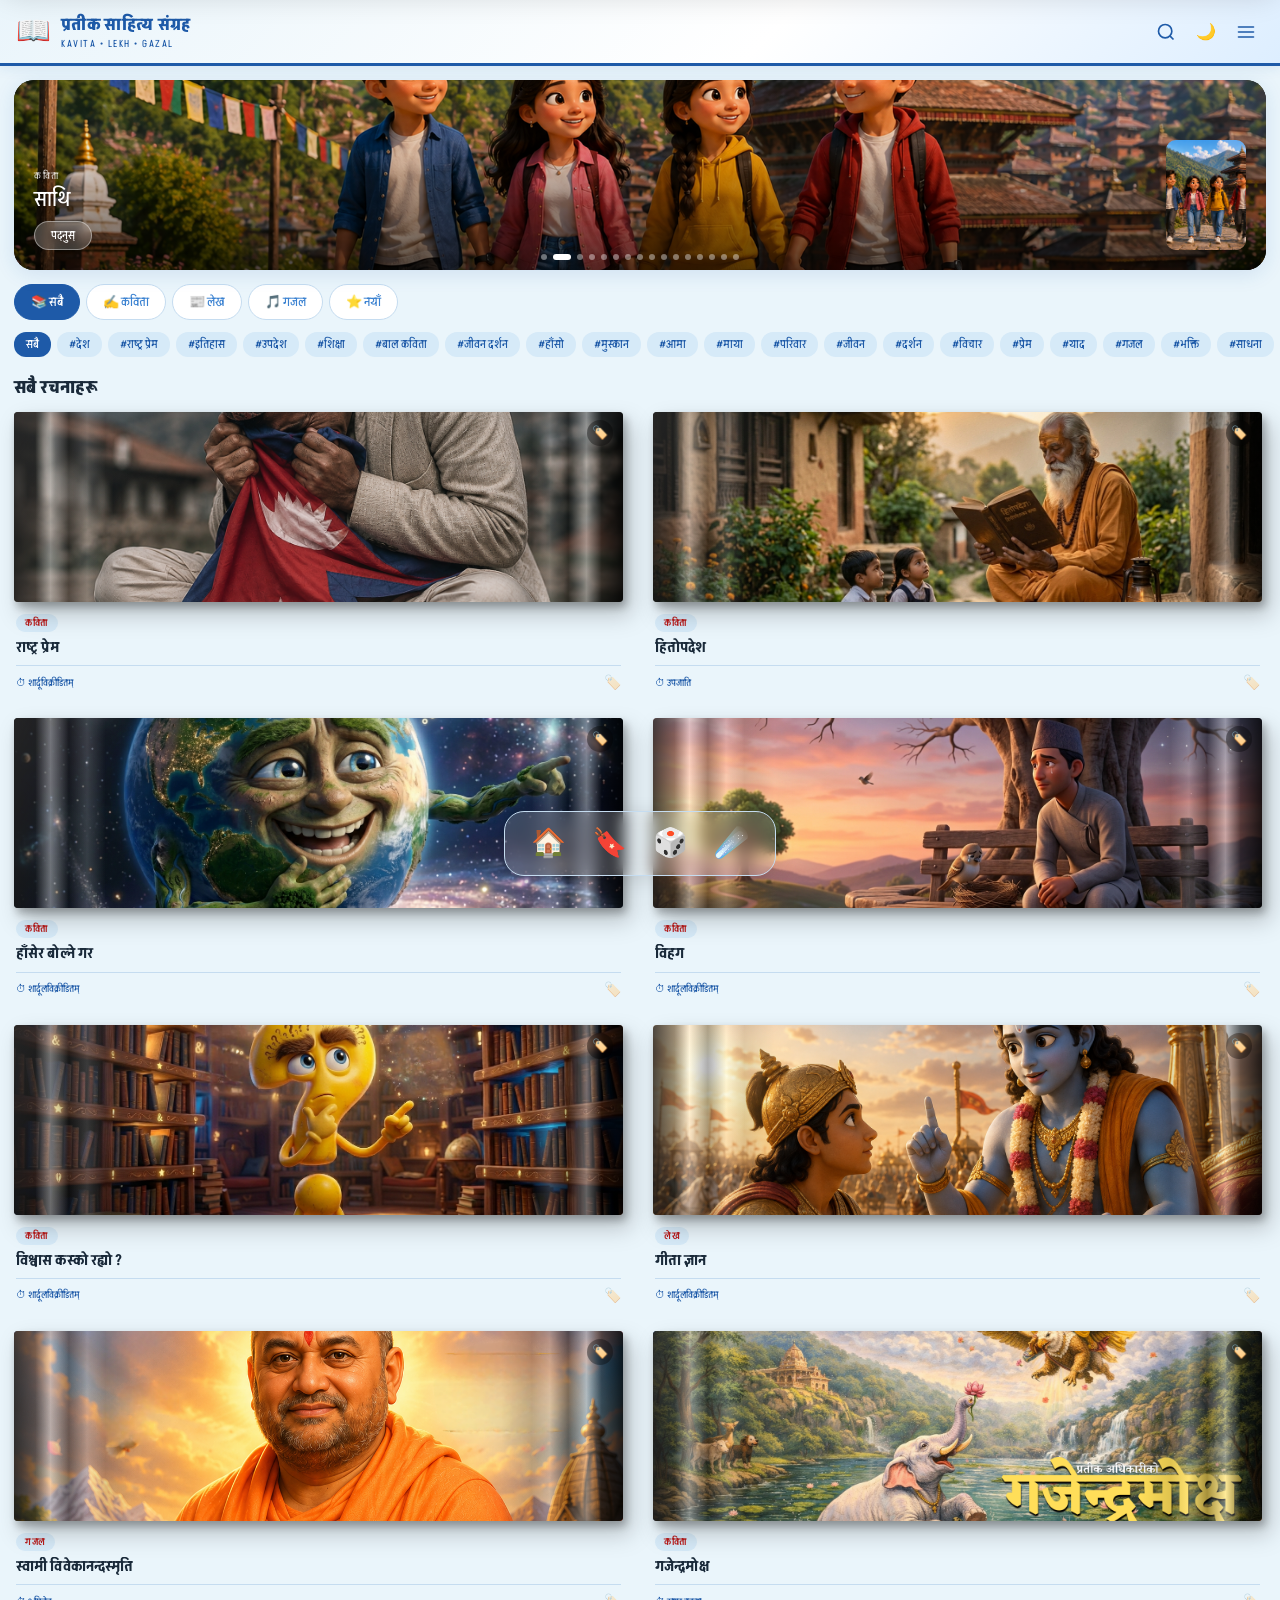
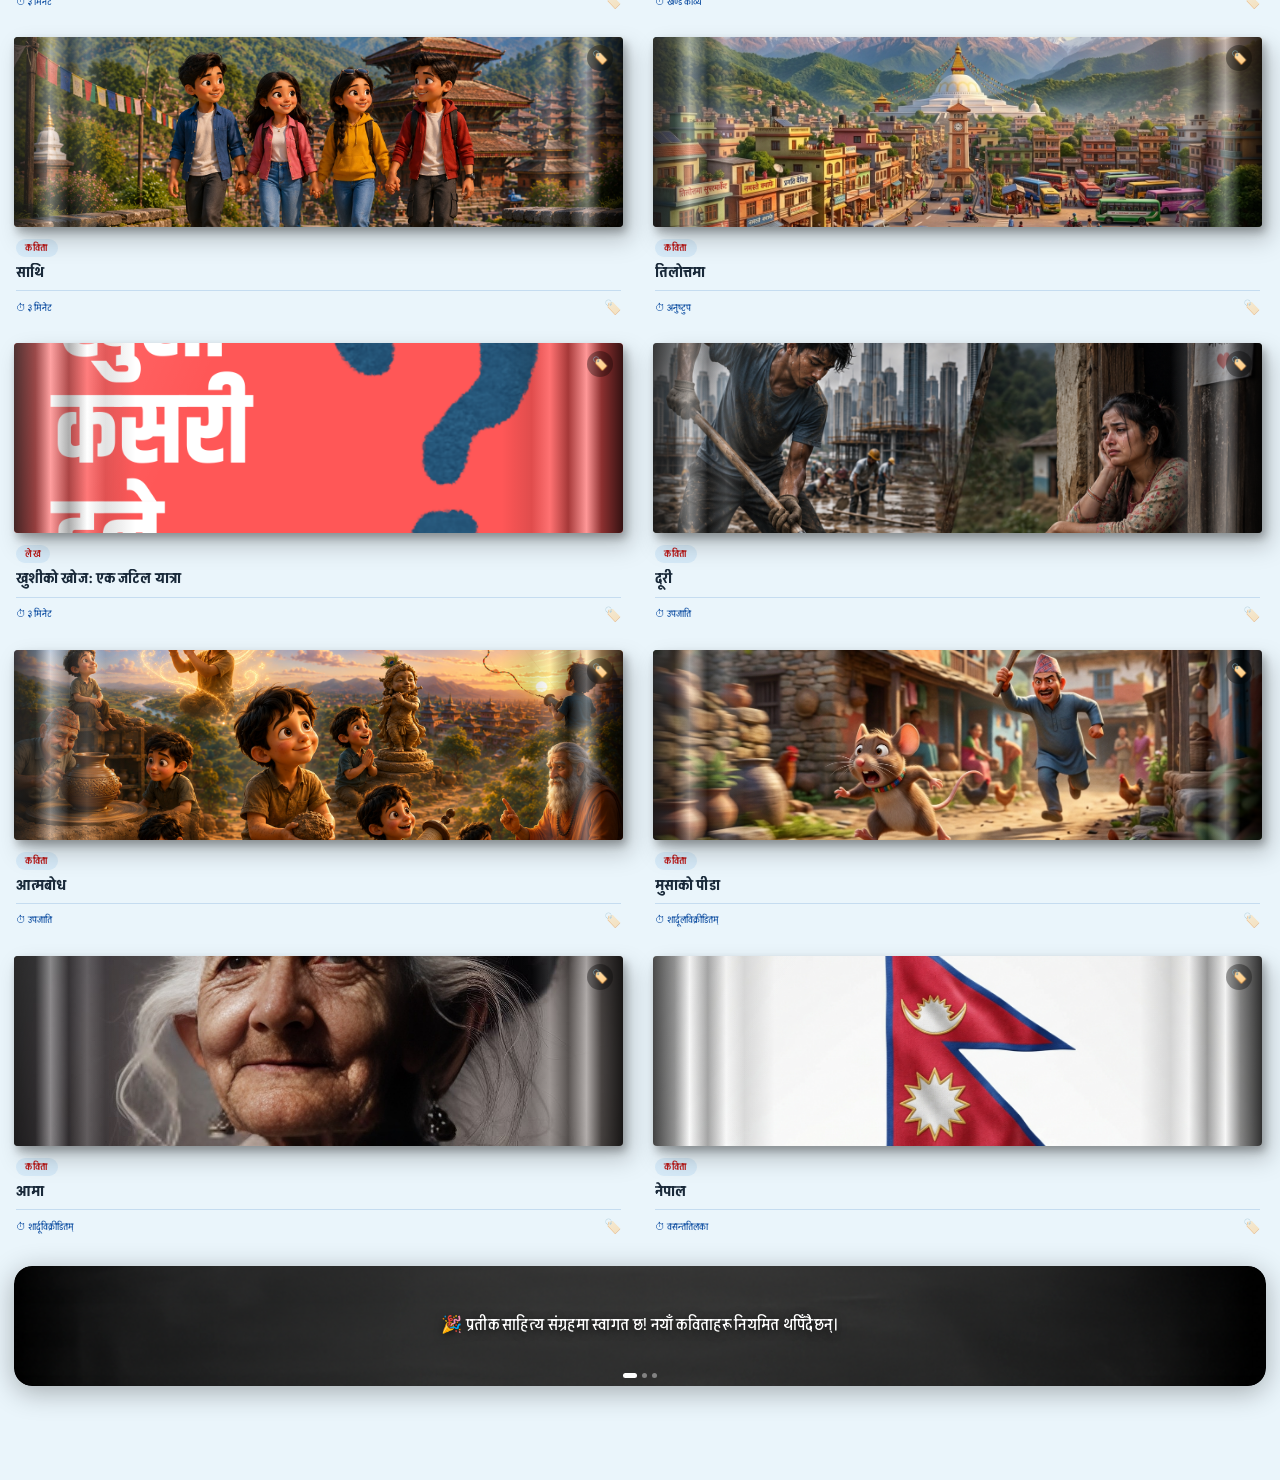
==== index.html @ b1e4f5f4 "Add files via upload" ====
<!DOCTYPE html>
<html lang="ne" data-theme="light" data-htheme="kalika" data-layout="grid">
<head>
  <!-- Google tag (gtag.js) -->
  <script async src="https://www.googletagmanager.com/gtag/js?id=G-HSYM4SCEE4"></script>
  <script>
    window.dataLayer = window.dataLayer || [];
    function gtag(){dataLayer.push(arguments);}
    gtag('js', new Date());
    gtag('config', 'G-HSYM4SCEE4');
  </script>

  <meta charset="UTF-8" />
  <meta name="viewport" content="width=device-width, initial-scale=1.0" />
  <title>प्रतीक साहित्य संग्रह</title>
  <meta name="description" content="📚 प्रतीक अधिकारीद्वारा रचित नेपाली साहित्यिक कृतिहरूको आधिकारिक संग्रह — कविता, निबन्ध र गजल। नेपाली भाषा साहित्यमा रुचि राख्नेहरूका लागि उपयोगी स्रोत। ✍️" />
  <link rel="manifest" href="manifest.json" />
  <meta name="theme-color" content="#0c6ea8" />
  <meta name="apple-mobile-web-app-capable" content="yes" />
  <meta name="apple-mobile-web-app-status-bar-style" content="black-translucent" />
  <meta name="apple-mobile-web-app-title" content="प्रतीक साहित्य" />
  <link rel="icon" type="image/png" href="icons/icon-192x192.png" />
  <link rel="apple-touch-icon" href="icons/icon-192x192.png" />
  <meta property="og:site_name" content="प्रतीक साहित्य संग्रह" />
  <meta property="og:title" content="प्रतीक साहित्य संग्रह" />
  <meta property="og:description" content="📚 प्रतीक अधिकारीद्वारा रचित नेपाली साहित्यिक कृतिहरूको आधिकारिक संग्रह — कविता, निबन्ध र गजल। नेपाली भाषा साहित्यमा रुचि राख्नेहरूका लागि उपयोगी स्रोत। ✍️" />
  <meta property="og:type" content="website" />
  <meta property="og:url" content="https://pratikadhikari98.com.np" />
  <link rel="canonical" href="https://pratikadhikari98.com.np" />
  <script type="application/ld+json">
  {
    "@context": "https://schema.org",
    "@type": "WebSite",
    "name": "प्रतीक साहित्य संग्रह",
    "alternateName": "Pratik Sahitya Sangrah",
    "url": "https://pratikadhikari98.com.np",
    "description": "प्रतीक अधिकारीद्वारा रचित नेपाली साहित्यिक कृतिहरूको आधिकारिक संग्रह — कविता, निबन्ध र गजल।"
  }
  </script>
  <link rel="stylesheet" href="css/style.css" />
  <link rel="stylesheet" href="css/print.css" media="print" />
  <link rel="stylesheet" href="css/chat-widget.css" />
  <link rel="stylesheet" href="css/admin.css" />
  <link href="https://fonts.googleapis.com/css2?family=Akshar:wght@400;500;600;700&family=Tiro+Devanagari+Hindi:ital@0;1&family=Noto+Sans+Devanagari:wght@400;600;700&family=Noto+Serif+Devanagari:wght@400;700&family=Playfair+Display:wght@700&family=DM+Sans:wght@400;500&display=swap" rel="stylesheet" />
</head>
<body>

<!-- HEADER -->
<header class="header" id="header">
  <div class="header-left">
    <div class="logo-icon">📖</div>
    <div class="logo-text">
      <span class="logo-main">प्रतीक साहित्य संग्रह</span>
      <span class="logo-sub">Kavita • Lekh • Gazal</span>
    </div>
  </div>
  <div class="header-right">
    <button class="icon-btn" id="searchToggleBtn" title="Search">
      <svg width="20" height="20" viewBox="0 0 24 24" fill="none" stroke="currentColor" stroke-width="2"><circle cx="11" cy="11" r="8"/><line x1="21" y1="21" x2="16.65" y2="16.65"/></svg>
    </button>
    <button class="icon-btn" id="themeBtn" title="Toggle Theme">🌙</button>
    <button class="icon-btn" id="menuBtn" title="Menu">
      <svg width="20" height="20" viewBox="0 0 24 24" fill="none" stroke="currentColor" stroke-width="2" stroke-linecap="round"><line x1="3" y1="6" x2="21" y2="6"/><line x1="3" y1="12" x2="21" y2="12"/><line x1="3" y1="18" x2="21" y2="18"/></svg>
    </button>
  </div>
</header>

<!-- Search Bar -->
<div class="search-bar-wrap" id="searchBarWrap">
  <div class="search-inner">
    <svg width="18" height="18" viewBox="0 0 24 24" fill="none" stroke="currentColor" stroke-width="2"><circle cx="11" cy="11" r="8"/><line x1="21" y1="21" x2="16.65" y2="16.65"/></svg>
    <input type="text" id="searchInput" placeholder="कविता, लेख, ट्याग खोज्नुस्..." autocomplete="off" />
    <button id="searchClose">✕</button>
  </div>
  <div class="search-results" id="searchResults"></div>
</div>

<!-- 3-dots Dropdown Menu -->
<div class="dropdown-menu" id="dropdownMenu">
  <a href="about.html">👤 <span data-en="About" data-ne="बारेमा">बारेमा</span></a>
  <a href="#" onclick="showRandomPoem()">🎲 <span data-en="Random Poem" data-ne="अनियमित कविता">अनियमित कविता</span></a>
  <a href="#" onclick="showBookmarks()">🔖 <span data-en="Bookmarks" data-ne="सेभ गरिएका">सेभ गरिएका</span></a>
  <a href="#" onclick="openAdmin(); return false;">🔐 <span data-en="Admin Panel" data-ne="एडमिन प्यानल">एडमिन प्यानल</span></a>
  <a href="#" onclick="window.print()">🖨️ <span data-en="Print" data-ne="प्रिन्ट">प्रिन्ट</span></a>
  <a href="https://github.com/pratik/kavita-sangrah" target="_blank">💻 <span data-en="GitHub" data-ne="GitHub">GitHub</span></a>
  <div class="menu-divider"></div>

  <!-- COLOUR THEME PICKER -->
  <div class="picker-label">🎨 थिम — कालिका</div>
  <div class="picker-row">
    <button class="theme-swatch active" data-htheme="kalika">
      <span class="swatch-preview swatch-kalika"></span>
      <span class="swatch-name">🏫 कालिका</span>
    </button>
  </div>
  <div class="menu-divider"></div>

  <div class="lang-toggle-wrap">
    <span>EN / नेपाली</span>
    <label class="toggle-switch">
      <input type="checkbox" id="langToggle" />
      <span class="slider"></span>
    </label>
  </div>
</div>

<!-- HERO / FEATURED SECTION (Swapping) -->
<section class="hero-section" id="heroSection">
  <div class="hero-slides" id="heroSlides">
    <!-- Slides inserted by JS -->
  </div>
  <div class="hero-dots" id="heroDots"></div>
</section>

<!-- CATEGORY TABS -->
<section class="category-tabs">
  <button class="tab active" data-filter="all">📚 <span data-en="All" data-ne="सबै">सबै</span></button>
  <button class="tab" data-filter="kavita">✍️ <span data-en="Poem" data-ne="कविता">कविता</span></button>
  <button class="tab" data-filter="lekh">📰 <span data-en="Essay" data-ne="लेख">लेख</span></button>
  <button class="tab" data-filter="gazal">🎵 <span data-en="Gazal" data-ne="गजल">गजल</span></button>
  <button class="tab" data-filter="new">⭐ <span data-en="New" data-ne="नयाँ">नयाँ</span></button>
</section>

<!-- TAG FILTER -->
<div class="tag-filter-wrap" id="tagFilterWrap">
  <!-- Tags inserted by JS -->
</div>

<!-- ALL WORKS SECTION -->
<section class="content-section">
  <div class="section-header">
    <h2 class="section-title" id="allWorksTitle" data-en="All Works" data-ne="सबै रचनाहरू">सबै रचनाहरू</h2>
  </div>
  <div class="cards-grid" id="allCards">
    <!-- Cards inserted by JS -->
  </div>
</section>

<!-- BLACKBOARD / NOTICE SECTION -->
<section class="blackboard-section" id="blackboardSection">
  <img src="covers/blackboard.PNG" alt="" class="blackboard-bg" />
  <div class="blackboard-overlay"></div>
  <div class="blackboard-slides" id="blackboardSlides">
    <!-- सूचनाहरू JS ले insert गर्छ -->
  </div>
  <div class="blackboard-dots" id="blackboardDots"></div>
</section>

<!-- BOTTOM NAV -->
<nav class="bottom-nav">
  <button class="nav-item active" onclick="showSection('home')">
    <span class="nav-icon">🏠</span>
    <span class="nav-label" data-en="Home" data-ne="गृहपृष्ठ">गृहपृष्ठ</span>
  </button>
  <button class="nav-item" onclick="showSection('bookmarks')">
    <span class="nav-icon">🔖</span>
    <span class="nav-label" data-en="Bookmarks" data-ne="सेभ">सेभ</span>
  </button>
  <button class="nav-item" onclick="showRandomPoem()">
    <span class="nav-icon">🎲</span>
    <span class="nav-label" data-en="Random" data-ne="अनियमित">अनियमित</span>
  </button>
  <button class="nav-item" id="chat-nav-btn">
    <span class="nav-icon" id="chat-nav-icon">☄️</span>

    <span class="nav-label" data-en="AI Chat" data-ne="AI च्याट">AI च्याट</span>
  </button>
</nav>

<!-- POEM MODAL -->
<div class="modal-overlay" id="poemModal">
  <div class="modal-content">
    <div class="modal-header">
      <button class="modal-back" onclick="closeModal()">← <span data-en="Back" data-ne="फर्कनुस्">फर्कनुस्</span></button>
      <div class="modal-actions">
        <button class="icon-btn" id="bookmarkBtn" onclick="toggleBookmark()" title="Bookmark">🔖</button>
        <button class="icon-btn" onclick="sharePoem()" title="Share">📤</button>
        <button class="icon-btn" onclick="window.print()" title="Print">🖨️</button>
      </div>
    </div>
    <div class="modal-body" id="modalBody">
      <!-- Content inserted by JS -->
    </div>
  </div>
</div>

<!-- BOOKMARKS MODAL -->
<div class="modal-overlay" id="bookmarkModal">
  <div class="modal-content">
    <div class="modal-header">
      <button class="modal-back" onclick="closeBookmarkModal()">← <span data-en="Back" data-ne="फर्कनुस्">फर्कनुस्</span></button>
      <h3>🔖 <span data-en="Saved Poems" data-ne="सेभ गरिएका">सेभ गरिएका</span></h3>
    </div>
    <div class="modal-body" id="bookmarkBody"></div>
  </div>
</div>

<!-- SHARE MODAL -->
<div class="share-modal" id="shareModal">
  <div class="share-content">
    <h3>📤 <span data-en="Share" data-ne="सेयर गर्नुस्">सेयर गर्नुस्</span></h3>
    <div class="share-buttons">
      <button onclick="shareToWhatsApp()" class="share-btn whatsapp">💬 WhatsApp</button>
      <button onclick="shareToFacebook()" class="share-btn facebook">📘 Facebook</button>
      <button onclick="shareToTwitter()" class="share-btn twitter">🐦 Twitter</button>
      <button onclick="copyLink()" class="share-btn copy">📋 <span data-en="Copy Link" data-ne="लिंक कपी">लिंक कपी</span></button>
    </div>
    <button onclick="closeShareModal()" class="share-close">✕</button>
  </div>
</div>

<!-- TOAST -->
<div class="toast" id="toast"></div>

<script>
  // Service Worker दर्ता गर्ने
  if ('serviceWorker' in navigator) {
    window.addEventListener('load', () => {
      navigator.serviceWorker.register('./sw.js')
        .then(reg => console.log('[PWA] Service Worker registered:', reg.scope))
        .catch(err => console.warn('[PWA] SW registration failed:', err));
    });
  }
</script>
<!-- DATA: loader पहिले, त्यसपछि प्रत्येक कविता/सूचना file -->
<script src="data/kavita-loader.js"></script>
<!-- कविताहरू: नयाँ थप्न data/kavita/ मा नयाँ file राख्नुस् र यहाँ script tag थप्नुस् -->
<script src="data/kavita/1.js"></script>
<script src="data/kavita/2.js"></script>
<script src="data/kavita/3.js"></script>
<script src="data/kavita/4.js"></script>
<script src="data/kavita/5.js"></script>
<script src="data/kavita/6.js"></script>
<script src="data/kavita/7.js"></script>
<script src="data/kavita/8.js"></script>
<script src="data/kavita/9.js"></script>
<script src="data/kavita/10.js"></script>
<script src="data/kavita/11.js"></script>
<script src="data/kavita/12.js"></script>
<script src="data/kavita/13.js"></script>
<script src="data/kavita/14.js"></script>
<script src="data/kavita/15.js"></script>
<script src="data/kavita/16.js"></script>  


  
<!-- सूचनाहरू: नयाँ थप्न news/ मा नयाँ file राख्नुस् र यहाँ script tag थप्नुस् -->
<script src="news/1.js"></script>
<script src="news/2.js"></script>
<script src="news/3.js"></script>
<script src="js/theme.js"></script> <script src="js/bookmark.js"></script> <script src="js/share.js"></script> <script src="js/app.js"></script> <script src="js/search.js"></script> <script src="js/admin.js"></script> <script src="js/admin-zip.js"></script> <script>

// सबै load भएपछ ि मात्र run गर्ने window.addEventListener('load', () => { setTimeout(startClock, 200);

</script>

<!-- AI CHAT WIDGET -->
<script src="js/chat-widget.js"></script>

</body>
  </html>
---- css/style.css ----
* {
  -webkit-tap-highlight-color: transparent;
  user-select: none;
  -webkit-user-select: none;
  transition: transform 0.1s ease;
}

button, .tab, .card, .nav-item, .icon-btn, .share-btn {
  cursor: pointer;
}

button:active, .tab:active, .card:active, 
.nav-item:active, .icon-btn:active, .share-btn:active {
  transform: scale(1.08);
}
/* ===== CSS VARIABLES - SKY BLUE THEME ===== */
:root {
  --bg: #e8f4fd;
  --bg2: #ffffff;
  --bg3: #d0eaf9;
  --header-bg: #1a85c4;
  --header-text: #ffffff;
  --text: #0a2744;
  --text2: #2d6a9f;
  --accent: #f07c1a;
  --accent2: #0c6ea8;
  --card-bg: #ffffff;
  --card-shadow: 0 4px 20px rgba(12,110,168,0.13);
  --border: #b0d8f0;
  --tab-active: #0c6ea8;
  --tab-text: #5a9bbf;
  --radius: 16px;
  --radius-sm: 10px;
  --modal-bg: #e8f4fd;
  --nav-bg: rgba(255, 255, 255, 0.18);
  --nav-border: #b0d8f0;
  --tag-bg: #d0eaf9;
  --tag-active: #0c6ea8;
  --tag-active-text: #fff;
  --transition: 0.3s cubic-bezier(0.4,0,0.2,1);
  --sky1: #87ceeb;
  --sky2: #0c6ea8;
}

[data-theme="dark"] {
  --bg: #091929;
  --bg2: #0d2235;
  --bg3: #102c44;
  --header-bg: #061522;
  --header-text: #d0eaf9;
  --text: #d0eaf9;
  --text2: #6aadcf;
  --accent: #ff8c3a;
  --accent2: #3bb0e8;
  --card-bg: #0d2235;
  --card-shadow: 0 4px 20px rgba(0,0,0,0.45);
  --border: #1a3a55;
  --tab-active: #3bb0e8;
  --tab-text: #3a7a9c;
  --modal-bg: #091929;
  --nav-bg: rgba(13, 34, 53, 0.18);
  --nav-border: #1a3a55;
  --tag-bg: #102c44;
  --tag-active: #3bb0e8;
  --tag-active-text: #091929;
}

/* ===== RESET ===== */
*, *::before, *::after { box-sizing: border-box; margin: 0; padding: 0; }
html { scroll-behavior: smooth; }
body {
  font-family: 'Akshar', 'Noto Sans Devanagari', 'DM Sans', sans-serif;
  background: var(--bg);
  color: var(--text);
  min-height: 100vh;
  padding-bottom: 80px;
  transition: background var(--transition), color var(--transition);
}

/* ===== HEADER ===== */
.header {
  position: sticky;
  top: 0;
  z-index: 100;
  display: flex;
  align-items: center;
  justify-content: space-between;
  padding: 12px 16px;
  background: var(--header-bg);
  color: var(--header-text);
  box-shadow: 0 2px 20px rgba(0,0,0,0.25);
  overflow: hidden;
}
.header-left { display: flex; align-items: center; gap: 10px; }
.logo-icon { font-size: 28px; }
.logo-text { display: flex; flex-direction: column; }
.logo-main {
  font-family: 'Tiro Devanagari Hindi', serif;
  font-size: 17px;
  font-weight: 700;
  letter-spacing: 0.3px;
  color: #fff;
}
.logo-sub {
  font-size: 10px;
  color: rgba(255,255,255,0.55);
  letter-spacing: 1.5px;
  text-transform: uppercase;
  font-family: 'DM Sans', sans-serif;
}
.logo-clock {
  font-size: 11px;
  color: rgba(255,255,255,0.80);
  font-family: 'DM Sans', sans-serif;
  letter-spacing: 0.5px;
  margin-top: 1px;
}
.header-right { display: flex; align-items: center; gap: 4px; }
.icon-btn {
  background: none;
  border: none;
  color: var(--header-text);
  cursor: pointer;
  padding: 8px;
  border-radius: 50%;
  font-size: 16px;
  display: flex;
  align-items: center;
  justify-content: center;
  transition: background var(--transition);
}
.icon-btn:hover { background: rgba(255,255,255,0.15); }

/* ===== SEARCH BAR ===== */
.search-bar-wrap {
  position: fixed;
  top: 0; left: 0; right: 0;
  z-index: 200;
  background: var(--bg2);
  transform: translateY(-110%);
  transition: transform 0.35s cubic-bezier(0.4,0,0.2,1);
  box-shadow: 0 4px 30px rgba(0,0,0,0.15);
  border-bottom-left-radius: 20px;
  border-bottom-right-radius: 20px;
}
.search-bar-wrap.open { transform: translateY(0); }
.search-inner {
  display: flex;
  align-items: center;
  gap: 10px;
  padding: 16px;
  color: var(--text2);
}
.search-inner input {
  flex: 1;
  border: none;
  outline: none;
  background: transparent;
  font-size: 16px;
  font-family: inherit;
  color: var(--text);
}
.search-inner input::placeholder { color: var(--text2); }
#searchClose {
  background: none;
  border: none;
  font-size: 18px;
  cursor: pointer;
  color: var(--text2);
  padding: 4px 8px;
}
.search-results {
  padding: 0 16px 16px;
  max-height: 60vh;
  overflow-y: auto;
}
.search-result-item {
  display: flex;
  align-items: center;
  gap: 12px;
  padding: 12px;
  border-radius: var(--radius-sm);
  cursor: pointer;
  transition: background var(--transition);
}
.search-result-item:hover { background: var(--bg3); }
.search-result-cover {
  width: 44px; height: 60px;
  border-radius: 6px;
  object-fit: cover;
  background: var(--bg3);
}
.search-result-info .title { font-weight: 600; font-size: 14px; }
.search-result-info .meta { font-size: 12px; color: var(--text2); margin-top: 2px; }
.search-no-result { color: var(--text2); text-align: center; padding: 24px; }

/* ===== DROPDOWN MENU ===== */
.dropdown-menu {
  position: fixed;
  top: 60px; right: 12px;
  z-index: 300;
  background: var(--bg2);
  border-radius: var(--radius);
  box-shadow: 0 8px 40px rgba(0,0,0,0.20);
  padding: 8px;
  min-width: 200px;
  border: 1px solid var(--border);
  opacity: 0;
  pointer-events: none;
  transform: scale(0.92) translateY(-10px);
  transform-origin: top right;
  transition: opacity 0.22s, transform 0.22s cubic-bezier(0.4,0,0.2,1);
}
.dropdown-menu.open {
  opacity: 1;
  pointer-events: all;
  transform: scale(1) translateY(0);
}
.dropdown-menu a {
  display: flex;
  align-items: center;
  gap: 10px;
  padding: 10px 14px;
  border-radius: var(--radius-sm);
  text-decoration: none;
  color: var(--text);
  font-size: 14px;
  transition: background var(--transition);
}
.dropdown-menu a:hover { background: var(--bg3); }
.menu-divider { height: 1px; background: var(--border); margin: 6px 0; }
.lang-toggle-wrap {
  display: flex;
  align-items: center;
  justify-content: space-between;
  padding: 10px 14px;
  font-size: 13px;
  color: var(--text2);
}
.toggle-switch { position: relative; display: inline-block; width: 38px; height: 20px; }
.toggle-switch input { opacity: 0; width: 0; height: 0; }
.slider {
  position: absolute; inset: 0;
  background: var(--border);
  border-radius: 20px;
  cursor: pointer;
  transition: background 0.3s;
}
.slider::before {
  content: '';
  position: absolute;
  width: 14px; height: 14px;
  left: 3px; top: 3px;
  background: white;
  border-radius: 50%;
  transition: transform 0.3s;
}
input:checked + .slider { background: var(--accent2); }
input:checked + .slider::before { transform: translateX(18px); }

/* ===== HERO / FEATURED SLIDES ===== */
.hero-section {
  margin: 14px 14px 0;
  border-radius: 20px;
  overflow: hidden;
  position: relative;
  height: 190px;
  box-shadow: var(--card-shadow);
}
.hero-slides {
  display: flex;
  height: 100%;
  transition: transform 0.55s cubic-bezier(0.4,0,0.2,1);
}
.hero-slide {
  min-width: 100%;
  height: 100%;
  position: relative;
  display: flex;
  align-items: flex-end;
  padding: 20px;
  background: #111;
  cursor: pointer;
}
.hero-slide-bg {
  position: absolute; inset: 0;
  object-fit: cover;
  width: 100%; height: 100%;
  opacity: 1;
}
.hero-slide-overlay {
  position: absolute;
  inset: 0;
  background: linear-gradient(to top, rgba(0,0,0,0.65) 0%, rgba(0,0,0,0.10) 60%, transparent 100%);
  z-index: 0;
}
.hero-slide-info {
  position: relative;
  z-index: 1;
  flex: 1;
  text-shadow: 0 2px 8px rgba(0,0,0,0.8);
}
.hero-slide-tag {
  font-size: 10px;
  letter-spacing: 1.5px;
  text-transform: uppercase;
  color: rgba(255,255,255,0.8);
  font-family: 'Akshar', 'DM Sans', sans-serif;
  margin-bottom: 4px;
}
.hero-slide-title {
  font-family: 'Akshar', 'Tiro Devanagari Hindi', serif;
  font-size: 22px;
  color: #fff;
  line-height: 1.2;
  margin-bottom: 8px;
}
.hero-slide-btn {
  display: inline-block;
  background: rgba(255,255,255,0.22);
  color: #fff;
  border: 1px solid rgba(255,255,255,0.4);
  border-radius: 20px;
  padding: 5px 16px;
  font-size: 12px;
  cursor: pointer;
  backdrop-filter: blur(4px);
  font-family: 'Akshar', 'DM Sans', sans-serif;
}
.hero-slide-cover {
  width: 80px; height: 110px;
  border-radius: 10px;
  object-fit: cover;
  box-shadow: 0 8px 24px rgba(0,0,0,0.4);
  background: rgba(255,255,255,0.2);
  position: relative; z-index: 1;
  display: flex; align-items: center; justify-content: center;
  font-size: 36px;
}
.hero-dots {
  position: absolute;
  bottom: 10px;
  left: 50%;
  transform: translateX(-50%);
  display: flex;
  gap: 6px;
  z-index: 2;
}
.hero-dot {
  width: 6px; height: 6px;
  border-radius: 50%;
  background: rgba(255,255,255,0.4);
  cursor: pointer;
  transition: all 0.3s;
}
.hero-dot.active {
  background: #fff;
  width: 18px;
  border-radius: 3px;
}

/* ===== CATEGORY TABS ===== */
.category-tabs {
  display: flex;
  gap: 6px;
  padding: 14px 14px 6px;
  overflow-x: auto;
  scrollbar-width: none;
}
.category-tabs::-webkit-scrollbar { display: none; }
.tab {
  flex-shrink: 0;
  padding: 8px 16px;
  border-radius: 20px;
  border: 1.5px solid var(--border);
  background: var(--bg2);
  color: var(--tab-text);
  font-size: 13px;
  cursor: pointer;
  font-family: inherit;
  transition: all var(--transition);
  white-space: nowrap;
}
.tab.active {
  background: var(--tab-active);
  color: #fff;
  border-color: var(--tab-active);
}

/* ===== TAG FILTER ===== */
.tag-filter-wrap {
  display: flex;
  gap: 6px;
  padding: 6px 14px 10px;
  overflow-x: auto;
  scrollbar-width: none;
}
.tag-filter-wrap::-webkit-scrollbar { display: none; }
.tag-chip {
  flex-shrink: 0;
  padding: 4px 12px;
  border-radius: 12px;
  background: var(--tag-bg);
  color: var(--text2);
  font-size: 12px;
  cursor: pointer;
  border: none;
  font-family: inherit;
  transition: all var(--transition);
}
.tag-chip.active {
  background: var(--tag-active);
  color: var(--tag-active-text);
}

/* ===== SECTION ===== */
.content-section { padding: 8px 14px 12px; }
.section-header {
  display: flex;
  align-items: center;
  justify-content: space-between;
  margin-bottom: 12px;
}
.section-title {
  font-family: 'Tiro Devanagari Hindi', serif;
  font-size: 18px;
  color: var(--text);
}
.random-btn {
  background: none;
  border: 1.5px solid var(--border);
  color: var(--text2);
  border-radius: 20px;
  padding: 5px 12px;
  font-size: 12px;
  cursor: pointer;
  font-family: inherit;
  transition: all var(--transition);
}
.random-btn:hover { background: var(--accent); color: #fff; border-color: var(--accent); }

/* ===== HORIZONTAL SCROLL CARDS ===== */
.cards-scroll {
  display: flex;
  gap: 12px;
  overflow-x: auto;
  scrollbar-width: none;
  padding-bottom: 4px;
}
.cards-scroll::-webkit-scrollbar { display: none; }

/* ===== GRID CARDS ===== */
.cards-grid {
  display: grid;
  grid-template-columns: repeat(2, 1fr);
  gap: 12px;
}

/* ===== CARD ===== */
.card {
  background: var(--card-bg);
  border-radius: var(--radius);
  overflow: hidden;
  box-shadow: var(--card-shadow);
  cursor: pointer;
  transition: transform 0.22s, box-shadow 0.22s;
  position: relative;
  animation: fadeUp 0.4s ease both;
}
@media (hover: hover) and (pointer: fine) {
  .card:hover { transform: translateY(-3px); box-shadow: 0 8px 32px rgba(0,0,0,0.16); }
}
.card-scroll { min-width: 140px; max-width: 140px; }
.card-cover {
  width: 100%;
  height: 130px;
  object-fit: cover;
  background: linear-gradient(135deg, var(--accent2), var(--accent));
  display: flex;
  align-items: center;
  justify-content: center;
  font-size: 40px;
}
.card-scroll .card-cover { height: 100px; }
.book3d { width: 100%; height: 100%; }
.book-face { width: 100%; height: 100%; display: flex; align-items: center; justify-content: center; }
.book-pages { display: none; }
.card-bookmark-badge { display: none; }
.card-body { padding: 10px; }
.card-category {
  display: inline-block;
  font-size: 10px;
  letter-spacing: 0.5px;
  color: var(--accent);
  background: var(--tag-bg);
  padding: 2px 9px;
  border-radius: 20px;
  font-family: 'Akshar', 'Noto Sans Devanagari', sans-serif;
  font-weight: 500;
  margin-bottom: 6px;
}
.card-title {
  font-family: 'Akshar', 'Noto Sans Devanagari', 'Tiro Devanagari Hindi', serif;
  font-weight: 600;
  font-size: 15px;
  line-height: 1.35;
  color: var(--text);
  display: -webkit-box;
  -webkit-line-clamp: 2;
  -webkit-box-orient: vertical;
  overflow: hidden;
  letter-spacing: 0.1px;
}
.card-scroll .card-title { font-size: 13px; }
.card-meta {
  display: flex;
  align-items: center;
  justify-content: space-between;
  margin-top: 7px;
  padding-top: 7px;
  border-top: 1px solid var(--border);
}
.card-read-time {
  font-size: 10px;
  color: var(--text2);
  font-family: 'Akshar', 'DM Sans', sans-serif;
  display: flex;
  align-items: center;
  gap: 3px;
}
.card-bookmark {
  font-size: 14px;
  opacity: 0.5;
}
.card-bookmark.saved { opacity: 1; }
.card-read-btn {
  display: block;
  width: 100%;
  background: var(--accent2);
  color: #fff;
  border: none;
  border-radius: 0 0 var(--radius) var(--radius);
  padding: 7px;
  font-size: 11px;
  cursor: pointer;
  font-family: inherit;
  transition: background var(--transition);
}
@media (hover: hover) and (pointer: fine) {
  .card-read-btn:hover { background: var(--accent); }
}

/* ===== MODAL ===== */
.modal-overlay {
  position: fixed;
  inset: 0;
  z-index: 500;
  background: var(--modal-bg);
  transform: translateX(100%);
  transition: transform 0.38s cubic-bezier(0.4,0,0.2,1);
  overflow-y: auto;
  padding-bottom: 40px;
}
.modal-overlay.open { transform: translateX(0); }
.modal-header {
  display: flex;
  align-items: center;
  justify-content: space-between;
  padding: 14px 16px;
  position: sticky;
  top: 0;
  background: var(--modal-bg);
  z-index: 10;
  border-bottom: 1px solid var(--border);
}
.modal-back {
  background: none;
  border: none;
  color: var(--text);
  font-size: 14px;
  cursor: pointer;
  font-family: inherit;
  display: flex;
  align-items: center;
  gap: 4px;
}
.modal-actions { display: flex; gap: 4px; }
.modal-actions .icon-btn { color: var(--text); }
.modal-body { padding: 20px 16px; }
.poem-cover-large {
  width: 100%;
  height: 220px;
  object-fit: cover;
  border-radius: var(--radius);
  background: linear-gradient(135deg, var(--accent2), var(--accent));
  display: flex;
  align-items: center;
  justify-content: center;
  font-size: 60px;
  margin-bottom: 20px;
  overflow: hidden;
}
.poem-title-large {
  font-family: 'Akshar', 'Tiro Devanagari Hindi', serif;
  font-size: 26px;
  line-height: 1.3;
  margin-bottom: 8px;
  color: var(--text);
}
.poem-meta-row {
  display: flex;
  align-items: center;
  gap: 12px;
  margin-bottom: 16px;
  flex-wrap: wrap;
}
.poem-meta-badge {
  background: var(--tag-bg);
  color: var(--text2);
  padding: 4px 10px;
  border-radius: 10px;
  font-size: 11px;
  font-family: 'DM Sans', sans-serif;
}
.poem-meta-badge.accent { background: var(--accent); color: #fff; }
.poem-divider { height: 1px; background: var(--border); margin: 16px 0; }
.poem-content {
  font-family: 'Akshar', 'Tiro Devanagari Hindi', serif;
  font-size: 17px;
  line-height: 2;
  color: var(--text);
  white-space: pre-wrap;
}
.poem-tags { display: flex; flex-wrap: wrap; gap: 6px; margin-top: 20px; }
.poem-tag {
  background: var(--tag-bg);
  color: var(--text2);
  padding: 4px 10px;
  border-radius: 10px;
  font-size: 11px;
  cursor: pointer;
}

/* ===== SHARE MODAL ===== */
.share-modal {
  position: fixed;
  inset: 0;
  z-index: 600;
  background: rgba(0,0,0,0.5);
  display: flex;
  align-items: flex-end;
  opacity: 0;
  pointer-events: none;
  transition: opacity 0.3s;
}
.share-modal.open { opacity: 1; pointer-events: all; }
.share-content {
  background: var(--bg2);
  border-radius: 24px 24px 0 0;
  padding: 24px;
  width: 100%;
  transform: translateY(100%);
  transition: transform 0.35s cubic-bezier(0.4,0,0.2,1);
}
.share-modal.open .share-content { transform: translateY(0); }
.share-content h3 { font-size: 16px; margin-bottom: 16px; color: var(--text); text-align: center; }
.share-buttons { display: grid; grid-template-columns: 1fr 1fr; gap: 10px; }
.share-btn {
  padding: 12px;
  border-radius: var(--radius-sm);
  border: none;
  cursor: pointer;
  font-size: 13px;
  font-family: inherit;
  font-weight: 500;
  transition: opacity 0.2s;
}
.share-btn:hover { opacity: 0.85; }
.share-btn.whatsapp { background: #25D366; color: #fff; }
.share-btn.facebook { background: #1877F2; color: #fff; }
.share-btn.twitter { background: #1da1f2; color: #fff; }
.share-btn.copy { background: var(--bg3); color: var(--text); }
.share-close {
  display: block;
  width: 100%;
  margin-top: 12px;
  background: none;
  border: 1.5px solid var(--border);
  border-radius: var(--radius-sm);
  padding: 10px;
  font-size: 14px;
  cursor: pointer;
  color: var(--text2);
  font-family: inherit;
}

/* ===== BOTTOM NAV ===== */
.bottom-nav {
  position: fixed;
  bottom: 24px;
  left: 50%;
  transform: translateX(-50%);
  z-index: 100;
  background: var(--nav-bg);
  backdrop-filter: blur(8px);
  -webkit-backdrop-filter: blur(8px);
  border: 1px solid var(--nav-border);
  border-radius: 20px;
  display: flex;
  align-items: center;
  gap: 26px;
  padding: 12px 26px;
  box-shadow: 0 4px 20px rgba(0,0,0,0.12);
  transition: transform 0.3s ease;
}
.bottom-nav.nav-hidden {
  transform: translateX(-50%) translateY(calc(100% + 24px));
}
.nav-item {
  flex: 0 0 auto;
  display: flex;
  flex-direction: column;
  align-items: center;
  justify-content: center;
  gap: 3px;
  background: none;
  border: none;
  cursor: pointer;
  color: var(--tab-text);
  transition: color var(--transition);
  font-family: inherit;
}
.nav-item.active { color: var(--accent2); }
[data-theme="dark"] .nav-item.active { color: var(--accent2); }
.nav-icon { font-size: 28px; }
.nav-label { display: none; }
#chat-nav-icon { display: flex; align-items: center; justify-content: center; }
#chat-nav-icon svg { width: 38px; height: 38px; color: var(--tab-text); }
.nav-item.active #chat-nav-icon svg { color: var(--accent2); }

/* ===== TOAST ===== */
.toast {
  position: fixed;
  bottom: 90px;
  left: 50%;
  transform: translateX(-50%) translateY(20px);
  background: var(--accent2);
  color: #fff;
  padding: 10px 20px;
  border-radius: 20px;
  font-size: 13px;
  font-family: 'DM Sans', sans-serif;
  opacity: 0;
  transition: opacity 0.3s, transform 0.3s;
  pointer-events: none;
  white-space: nowrap;
  z-index: 999;
}
.toast.show {
  opacity: 1;
  transform: translateX(-50%) translateY(0);
}

/* ===== EMPTY STATE ===== */
.empty-state {
  text-align: center;
  padding: 40px 20px;
  color: var(--text2);
}
.empty-state .icon { font-size: 48px; margin-bottom: 12px; }
.empty-state p { font-size: 14px; }

/* ===== ANIMATIONS ===== */
@keyframes fadeUp {
  from { opacity: 0; transform: translateY(16px); }
  to { opacity: 1; transform: translateY(0); }
}
@keyframes slideIn {
  from { opacity: 0; transform: translateY(-10px); }
  to { opacity: 1; transform: translateY(0); }
}

/* Stagger card animations */
.card:nth-child(1) { animation-delay: 0.05s; }
.card:nth-child(2) { animation-delay: 0.10s; }
.card:nth-child(3) { animation-delay: 0.15s; }
.card:nth-child(4) { animation-delay: 0.20s; }
.card:nth-child(5) { animation-delay: 0.25s; }
.card:nth-child(6) { animation-delay: 0.30s; }

/* ===== SCROLLBAR ===== */
::-webkit-scrollbar { width: 4px; }
::-webkit-scrollbar-track { background: transparent; }
::-webkit-scrollbar-thumb { background: var(--border); border-radius: 4px; }

/* ===== BLACKBOARD / NOTICE SECTION ===== */
.blackboard-section {
  margin: 18px 14px 14px;
  border-radius: 18px;
  overflow: hidden;
  position: relative;
  height: 120px;
  box-shadow: 0 6px 28px rgba(0,0,0,0.30);
}
.blackboard-bg {
  position: absolute;
  inset: 0;
  width: 100%; height: 100%;
  object-fit: cover;
  border-radius: 18px;
}
.blackboard-overlay {
  position: absolute;
  inset: 0;
  background: rgba(0,0,0,0.48);
  border-radius: 18px;
}
.blackboard-slides {
  position: relative;
  z-index: 2;
  height: 100%;
  display: flex;
  transition: transform 0.55s cubic-bezier(0.4,0,0.2,1);
}
.blackboard-slide {
  min-width: 100%;
  height: 100%;
  display: flex;
  align-items: center;
  justify-content: center;
  padding: 16px 20px;
}
.blackboard-text {
  font-family: 'Akshar', 'Tiro Devanagari Hindi', serif;
  font-size: 17px;
  color: #fff;
  text-align: center;
  line-height: 1.6;
  text-shadow: 0 2px 8px rgba(0,0,0,0.6);
  letter-spacing: 0.3px;
}
.blackboard-dots {
  position: absolute;
  bottom: 8px;
  left: 50%;
  transform: translateX(-50%);
  display: flex;
  gap: 5px;
  z-index: 3;
}
.blackboard-dot {
  width: 5px; height: 5px;
  border-radius: 50%;
  background: rgba(255,255,255,0.4);
  cursor: pointer;
  transition: all 0.3s;
}
.blackboard-dot.active {
  background: #fff;
  width: 14px;
  border-radius: 3px;
}



/* ===== SITE-WIDE COLOUR THEMES ===== */

/* ── Kalika (कालिका) — exact school poster palette ── */
[data-htheme="kalika"] {
  --bg:#eaf5fb; --bg2:#ffffff; --bg3:#d6eaf8;
  --header-bg:#1a3a6b; --header-text:#1a2a3a;
  --text:#1a2a3a; --text2:#1e5aa8;
  --accent:#b91c1c; --accent2:#1e5aa8;
  --card-bg:#ffffff; --card-shadow:0 4px 20px rgba(30,90,168,.13);
  --border:#c5dcf0; --tab-active:#1e5aa8; --tab-text:#3b82d1;
  --modal-bg:#eaf5fb; --nav-bg:rgba(255,255,255,0.18); --nav-border:#c5dcf0;
  --tag-bg:#d6eaf8; --tag-active:#1e5aa8; --tag-active-text:#fff;
}
[data-htheme="kalika"][data-theme="dark"] {
  --bg:#080f1c; --bg2:#0d1a30; --bg3:#102240;
  --header-bg:#0f2248; --header-text:#d6eaf8;
  --text:#d6eaf8; --text2:#60a5fa;
  --accent2:#3b82d1; --card-bg:#0d1a30; --border:#1a3050;
  --modal-bg:#080f1c; --nav-bg:rgba(13,26,48,0.18); --nav-border:#1a3050;
  --tag-bg:#102240; --tag-active:#3b82d1; --tag-active-text:#080f1c;
  --tab-active:#3b82d1; --tab-text:#1e5aa8;
}

/* ===== KALIKA HEADER — sky gradient exactly like school site ===== */
[data-htheme="kalika"] .header {
  background: linear-gradient(135deg, #eaf5fb 0%, #ffffff 60%, #ddeeff 100%) !important;
  border-bottom: 3px solid #1e5aa8 !important;
  box-shadow: 0 2px 12px rgba(30,90,168,0.10) !important;
  animation: none !important;
}
[data-htheme="kalika"] .header .site-title,
[data-htheme="kalika"] .header .site-subtitle,
[data-htheme="kalika"] .header .logo-text,
[data-htheme="kalika"] .header .logo-main,
[data-htheme="kalika"] .header .logo-sub {
  color: #1e5aa8 !important;
}
[data-htheme="kalika"] .icon-btn {
  color: #1e5aa8 !important;
}
[data-htheme="kalika"][data-theme="dark"] .header {
  background: linear-gradient(135deg, #0d1a30 0%, #102240 60%, #0a1830 100%) !important;
  border-bottom: 3px solid #3b82d1 !important;
}

/* ===== KALIKA FONT — Akshar EVERYWHERE, no exceptions ===== */
[data-htheme="kalika"],
[data-htheme="kalika"] * {
  font-family: 'Akshar', 'Noto Sans Devanagari', sans-serif !important;
}

[data-htheme="kalika"] .card-cover {
  background: linear-gradient(135deg, #1a3a6b, #1e5aa8, #3b82d1, #1a3a6b) !important;
  background-size: 300% 300% !important;
  animation: gradFlow 6s ease infinite !important;
}
[data-htheme="kalika"] .cards-grid .card:nth-child(2n) .card-cover { animation-delay: -2s !important; }
[data-htheme="kalika"] .cards-grid .card:nth-child(3n) .card-cover { animation-delay: -4s !important; }
[data-htheme="kalika"] .card {
  border: 1.5px solid #c5dcf0;
}
@media (hover: hover) and (pointer: fine) {
  [data-htheme="kalika"] .card:hover {
    box-shadow: 0 8px 24px rgba(30,90,168,.18) !important;
    border-color: #1e5aa8;
    transform: translateY(-3px);
  }
}
[data-htheme="kalika"] .card-read-btn {
  background: #1e5aa8 !important;
}
@media (hover: hover) and (pointer: fine) {
  [data-htheme="kalika"] .card-read-btn:hover {
    background: #1a3a6b !important;
  }
}
[data-htheme="kalika"] .tab-btn.active,
[data-htheme="kalika"] .tag-btn.active {
  background: #1e5aa8 !important;
  color: #fff !important;
}
[data-htheme="kalika"] .search-input:focus {
  border-color: #1e5aa8 !important;
  box-shadow: 0 0 0 3px rgba(30,90,168,0.15) !important;
}

/* ===== LAYOUT VARIANTS ===== */

/* --- List layout --- */
[data-layout="list"] .cards-grid {
  display: flex;
  flex-direction: column;
  gap: 10px;
}
[data-layout="list"] .cards-grid .card {
  display: flex;
  flex-direction: row;
  border-radius: var(--radius-sm);
}
[data-layout="list"] .cards-grid .card-cover {
  width: 80px;
  min-width: 80px;
  height: 80px;
  border-radius: var(--radius-sm) 0 0 var(--radius-sm);
  font-size: 28px;
}
[data-layout="list"] .cards-grid .card-body {
  flex: 1;
  display: flex;
  flex-direction: column;
  justify-content: center;
  padding: 10px 12px;
}
[data-layout="list"] .cards-grid .card-title {
  font-size: 13px;
  -webkit-line-clamp: 1;
}
[data-layout="list"] .cards-grid .card-read-btn { display: none; }

/* --- Magazine layout --- */
[data-layout="magazine"] .cards-grid {
  display: grid;
  grid-template-columns: 1fr;
  gap: 0;
}
[data-layout="magazine"] .cards-grid .card {
  display: flex;
  flex-direction: row;
  border-radius: 0;
  border-bottom: 1px solid var(--border);
  box-shadow: none;
  padding: 10px 0;
  background: transparent;
}
[data-layout="magazine"] .cards-grid .card:last-child { border-bottom: none; }
[data-layout="magazine"] .cards-grid .card-cover {
  width: 70px;
  min-width: 70px;
  height: 70px;
  border-radius: var(--radius-sm);
  font-size: 26px;
  margin-right: 12px;
  flex-shrink: 0;
}
[data-layout="magazine"] .cards-grid .card-body {
  flex: 1;
  padding: 0;
  display: flex;
  flex-direction: column;
  justify-content: center;
}
[data-layout="magazine"] .cards-grid .card-title {
  font-size: 14px;
  -webkit-line-clamp: 2;
  font-weight: 600;
}
[data-layout="magazine"] .cards-grid .card-read-btn { display: none; }

/* --- Compact layout (3-column dense grid, no cover image) --- */
[data-layout="compact"] .cards-grid {
  display: grid;
  grid-template-columns: repeat(3, 1fr);
  gap: 8px;
}
[data-layout="compact"] .cards-grid .card {
  border-radius: 10px;
}
[data-layout="compact"] .cards-grid .card-cover {
  height: 70px;
  font-size: 28px;
}
[data-layout="compact"] .cards-grid .card-body {
  padding: 6px 8px 4px;
}
[data-layout="compact"] .cards-grid .card-title {
  font-size: 11px;
  -webkit-line-clamp: 2;
}
[data-layout="compact"] .cards-grid .card-meta { margin-top: 3px; }
[data-layout="compact"] .cards-grid .card-read-btn {
  padding: 5px;
  font-size: 10px;
}

/* --- Book-shelf layout (default grid): closed hardcover books with a spine crease --- */
[data-layout="grid"] .cards-grid {
  gap: 26px 30px;
  padding-right: 4px;
}
[data-layout="grid"] .cards-grid .card {
  overflow: visible;
  background: transparent;
  box-shadow: none;
  border-radius: 0;
}
[data-layout="grid"] .cards-grid .card-read-btn {
  display: none;
}
[data-layout="grid"] .cards-grid .card-body {
  padding: 8px 2px 0;
}
[data-layout="grid"] .cards-grid .card-cover {
  height: 190px;
  background: transparent;
}
[data-layout="grid"] .cards-grid .book3d {
  position: relative;
  width: 100%;
  height: 100%;
  filter: drop-shadow(3px 5px 4px rgba(0,0,0,0.28)) drop-shadow(7px 11px 11px rgba(0,0,0,0.22));
  transition: transform 0.15s ease, filter 0.15s ease;
}
@media (hover: hover) and (pointer: fine) {
  [data-layout="grid"] .cards-grid .card:hover .book3d {
    transform: translateY(-5px);
    filter: drop-shadow(4px 7px 6px rgba(0,0,0,0.32)) drop-shadow(10px 16px 15px rgba(0,0,0,0.26));
  }
}
/* Tactile "pressed" feedback on tap/click — works on touch and mouse alike */
[data-layout="grid"] .cards-grid .card:active {
  transform: none;
}
[data-layout="grid"] .cards-grid .card:active .book3d {
  transform: scale(0.94);
  filter: drop-shadow(1px 2px 2px rgba(0,0,0,0.3)) drop-shadow(2px 3px 4px rgba(0,0,0,0.2));
  transition: transform 0.08s ease, filter 0.08s ease;
}
[data-layout="grid"] .cards-grid .book-face {
  position: relative;
  width: 100%;
  height: 100%;
  border-radius: 4px;
  overflow: hidden;
  background: linear-gradient(135deg, var(--accent2), var(--accent));
  font-size: 40px;
}
/* bent/creased hardcover shading on BOTH edges — alternating light/dark bands */
[data-layout="grid"] .cards-grid .book-face::before {
  content: "";
  position: absolute;
  inset: 0;
  background:
    linear-gradient(to right,
      rgba(0,0,0,0.8) 0%,
      rgba(0,0,0,0.45) 3.5%,
      rgba(255,255,255,0.38) 6%,
      rgba(0,0,0,0.35) 9%,
      rgba(255,255,255,0.16) 12%,
      rgba(0,0,0,0.12) 15%,
      rgba(0,0,0,0) 20%),
    linear-gradient(to left,
      rgba(0,0,0,0.8) 0%,
      rgba(0,0,0,0.45) 3.5%,
      rgba(255,255,255,0.38) 6%,
      rgba(0,0,0,0.35) 9%,
      rgba(255,255,255,0.16) 12%,
      rgba(0,0,0,0.12) 15%,
      rgba(0,0,0,0) 20%);
  pointer-events: none;
  z-index: 2;
}
/* soft overall gloss */
[data-layout="grid"] .cards-grid .book-face::after {
  content: "";
  position: absolute;
  inset: 0;
  background: linear-gradient(115deg, rgba(255,255,255,0.14) 0%, rgba(255,255,255,0) 30%);
  pointer-events: none;
  z-index: 2;
}
[data-layout="grid"] .cards-grid .book-pages {
  display: none;
}
[data-layout="grid"] .cards-grid .card-bookmark-badge {
  display: flex;
  align-items: center;
  justify-content: center;
  position: absolute;
  top: 8px;
  right: 10px;
  width: 26px;
  height: 26px;
  border-radius: 50%;
  background: rgba(0,0,0,0.35);
  backdrop-filter: blur(2px);
  font-size: 13px;
  z-index: 3;
}
[data-layout="grid"] .cards-grid .card-bookmark-badge.saved { background: rgba(0,0,0,0.5); }
[data-htheme="kalika"][data-layout="grid"] .cards-grid .card { border: none; }
[data-htheme="kalika"][data-layout="grid"] .cards-grid .card:hover { box-shadow: none !important; }
[data-htheme="kalika"][data-layout="grid"] .cards-grid .card-cover {
  background: transparent !important;
  animation: none !important;
}


.picker-label {
  padding: 8px 14px 4px;
  font-size: 12px;
  color: var(--text2);
  font-family: 'DM Sans', sans-serif;
  letter-spacing: 0.4px;
}
.picker-row {
  display: flex;
  gap: 8px;
  padding: 6px 14px 10px;
}
.theme-swatch, .layout-swatch {
  flex: 1;
  display: flex;
  flex-direction: column;
  align-items: center;
  gap: 5px;
  background: none;
  border: 2px solid transparent;
  border-radius: 10px;
  padding: 6px 4px;
  cursor: pointer;
  transition: border-color 0.2s, transform 0.15s;
}
.theme-swatch:active, .layout-swatch:active { transform: scale(0.93); }
.theme-swatch.active, .layout-swatch.active {
  border-color: var(--accent2);
  background: var(--bg3);
}
.swatch-preview {
  width: 44px; height: 24px;
  border-radius: 6px;
  display: block;
}
.layout-icon {
  font-size: 20px;
  line-height: 1;
  color: var(--text);
}
.swatch-name {
  font-size: 11px;
  color: var(--text2);
  font-family: 'DM Sans', sans-serif;
}
.swatch-kalika { background:linear-gradient(135deg,#1a3a6b,#1e5aa8,#3b82d1); }



@keyframes gradFlow {
  0%,100% { background-position: 0% 50%; }
  50%      { background-position: 100% 50%; }
}
---- css/print.css ----
@media print {
  .header, .bottom-nav, .category-tabs, .tag-filter-wrap,
  .modal-header, .modal-actions, .share-modal, .toast,
  .hero-section, .section-header .random-btn,
  .card-read-btn, .dropdown-menu, .search-bar-wrap { display: none !important; }

  body { background: #fff !important; color: #000 !important; padding: 0; }

  .modal-overlay {
    position: static !important;
    transform: none !important;
    background: #fff !important;
  }

  .poem-content {
    font-size: 14pt !important;
    line-height: 1.8 !important;
    color: #000 !important;
  }

  .poem-title-large {
    font-size: 20pt !important;
    color: #000 !important;
  }

  .poem-cover-large { display: none !important; }

  @page {
    margin: 2cm;
  }
}
---- css/chat-widget.css ----
/* ===== AI CHAT WIDGET (Kalika theme) ===== */
#chat-panel {
  position: fixed;
  width: 320px;
  max-width: 90vw;
  height: 420px;
  max-height: 70vh;
  background: rgba(255, 255, 255, 0.18);
  backdrop-filter: blur(16px);
  -webkit-backdrop-filter: blur(16px);
  border: 1px solid rgba(255, 255, 255, 0.35);
  border-radius: 14px;
  box-shadow: 0 8px 30px rgba(0,0,0,0.3);
  display: none;
  flex-direction: column;
  overflow: hidden;
  z-index: 9999;
  font-family: inherit;
}

#chat-panel.open {
  display: flex;
}

#chat-header {
  background: var(--accent2, #1e5aa8);
  color: #fff;
  padding: 12px 14px;
  font-weight: 600;
  display: flex;
  justify-content: space-between;
  align-items: center;
}

#chat-close {
  background: none;
  border: none;
  color: #fff;
  font-size: 18px;
  cursor: pointer;
}

#chat-messages {
  flex: 1;
  overflow-y: auto;
  padding: 12px;
  display: flex;
  flex-direction: column;
  gap: 8px;
  background: transparent;
}

.chat-msg {
  max-width: 85%;
  padding: 8px 12px;
  border-radius: 10px;
  font-size: 14px;
  line-height: 1.4;
  white-space: pre-wrap;
}

.chat-msg.user {
  align-self: flex-end;
  background: var(--accent2, #1e5aa8);
  color: #fff;
}

.chat-msg.bot {
  align-self: flex-start;
  background: rgba(255, 255, 255, 0.55);
  color: #1a1a1a;
  backdrop-filter: blur(4px);
}

#chat-input-row {
  display: flex;
  border-top: 1px solid rgba(255, 255, 255, 0.35);
  background: rgba(255, 255, 255, 0.12);
}

#chat-input {
  flex: 1;
  border: none;
  padding: 10px 12px;
  font-size: 14px;
  outline: none;
  background: transparent;
  color: #1a1a1a;
}

#chat-send {
  border: none;
  background: var(--accent2, #1e5aa8);
  color: #fff;
  padding: 0 16px;
  cursor: pointer;
  font-size: 14px;
}

#chat-send:disabled {
  opacity: 0.6;
  cursor: default;
}

.chat-typing {
  display: flex;
  gap: 4px;
  align-items: center;
  padding: 10px 14px !important;
}

.chat-typing .dot {
  width: 6px;
  height: 6px;
  border-radius: 50%;
  background: #666;
  opacity: 0.4;
  animation: chat-typing-bounce 1.2s infinite ease-in-out;
}

.chat-typing .dot:nth-child(2) { animation-delay: 0.2s; }
.chat-typing .dot:nth-child(3) { animation-delay: 0.4s; }

@keyframes chat-typing-bounce {
  0%, 60%, 100% { opacity: 0.4; transform: translateY(0); }
  30% { opacity: 1; transform: translateY(-3px); }
}
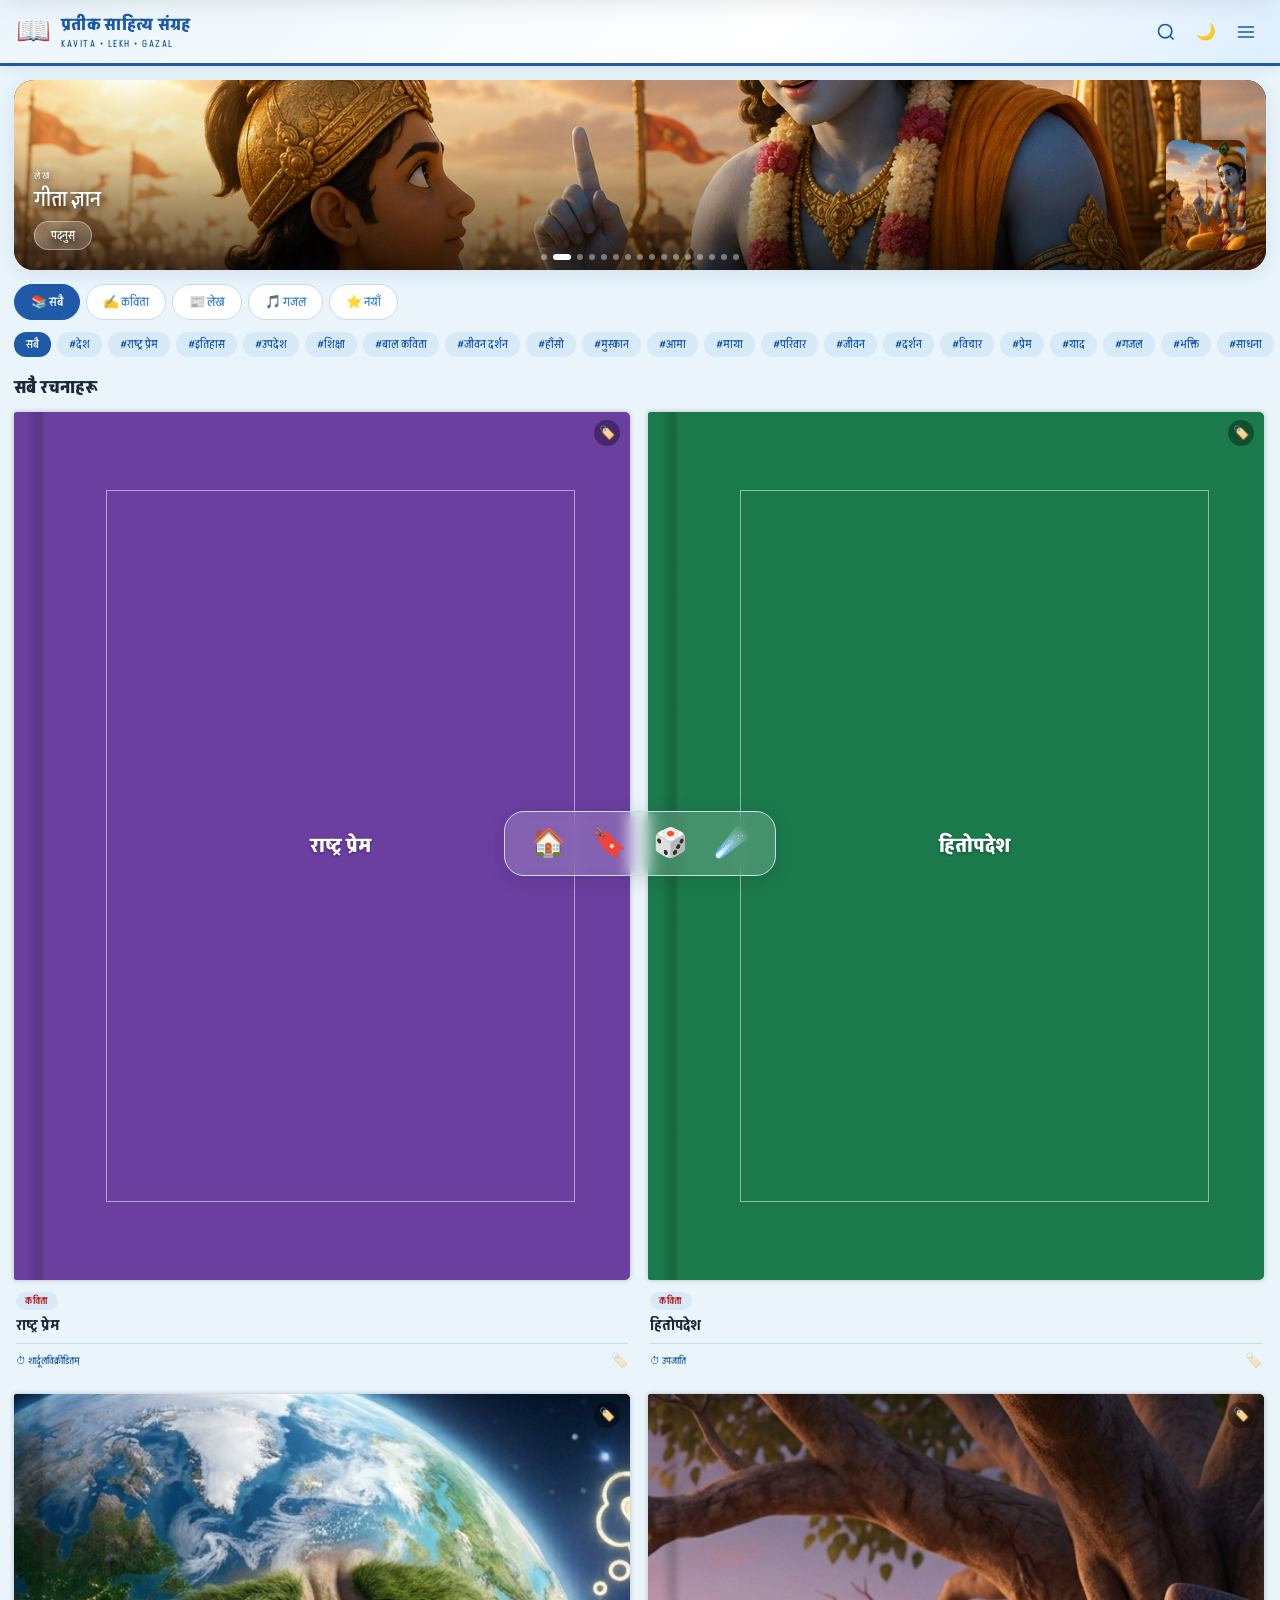
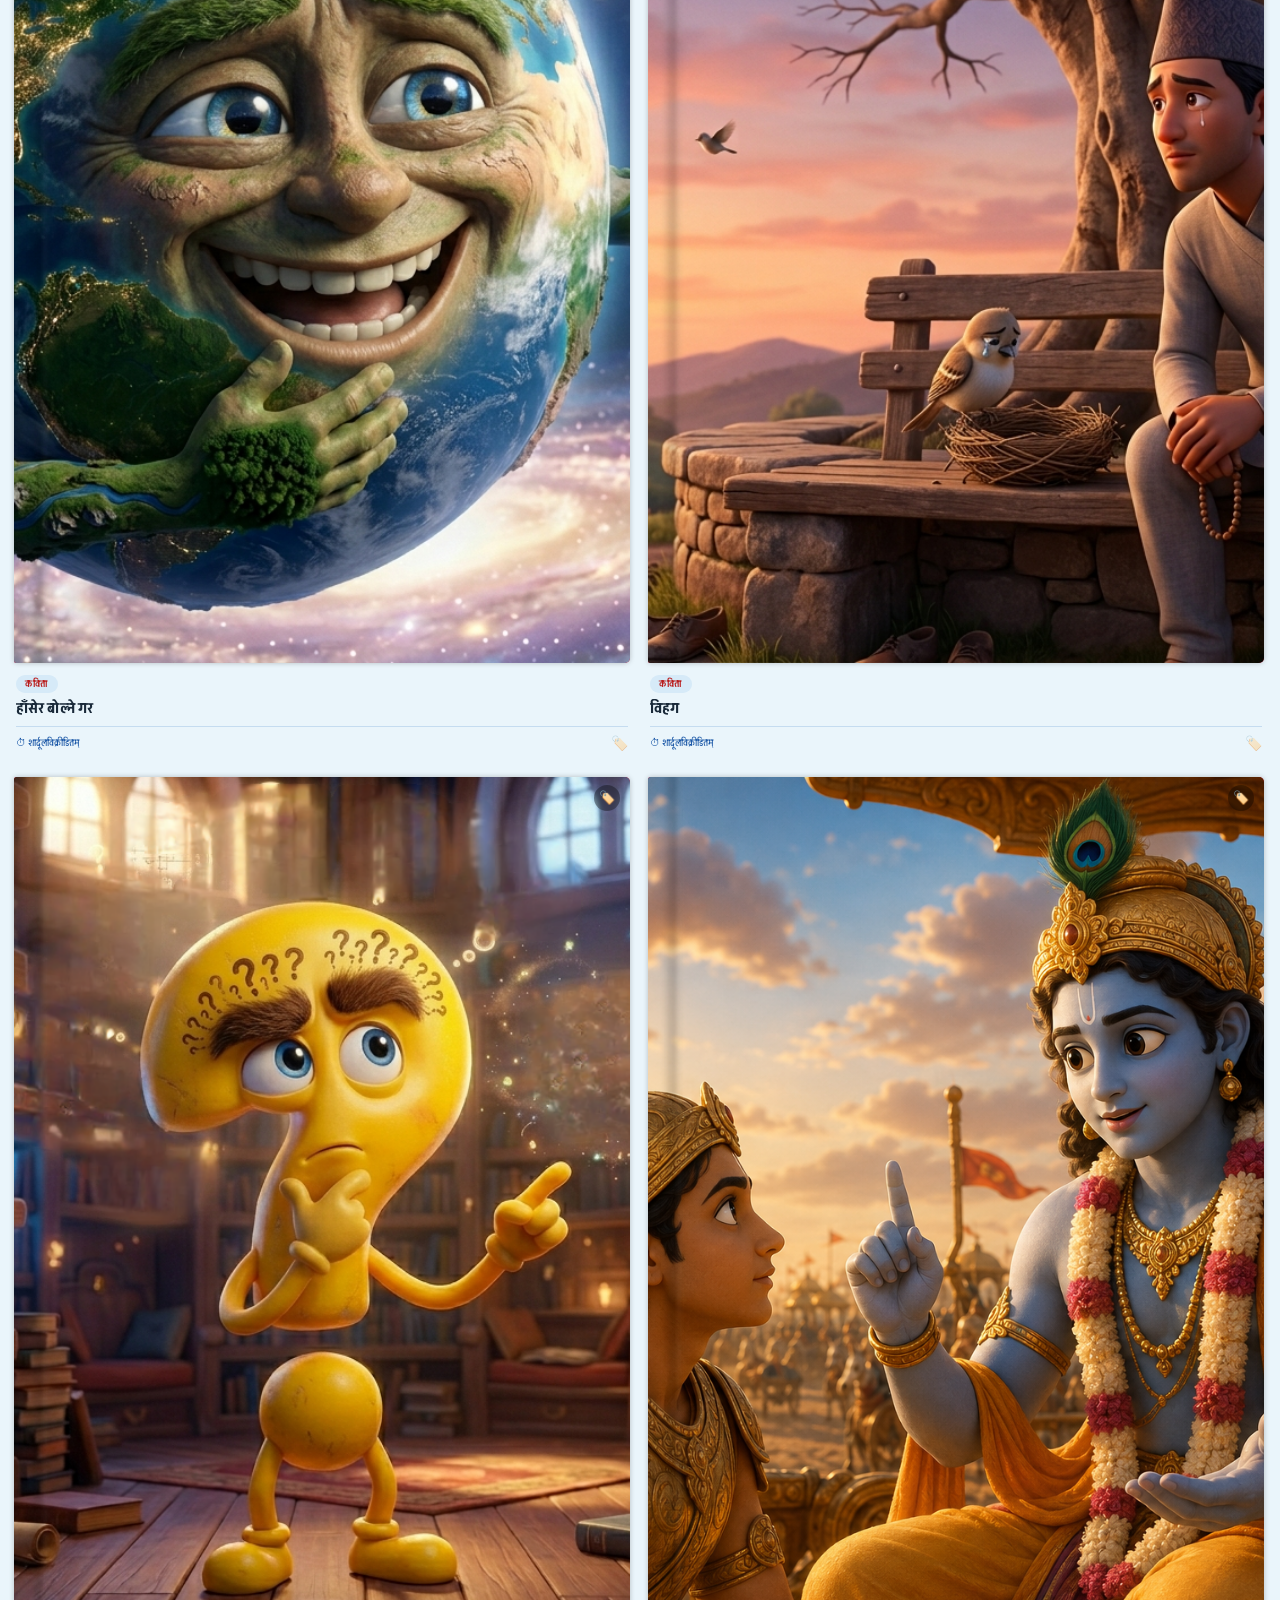
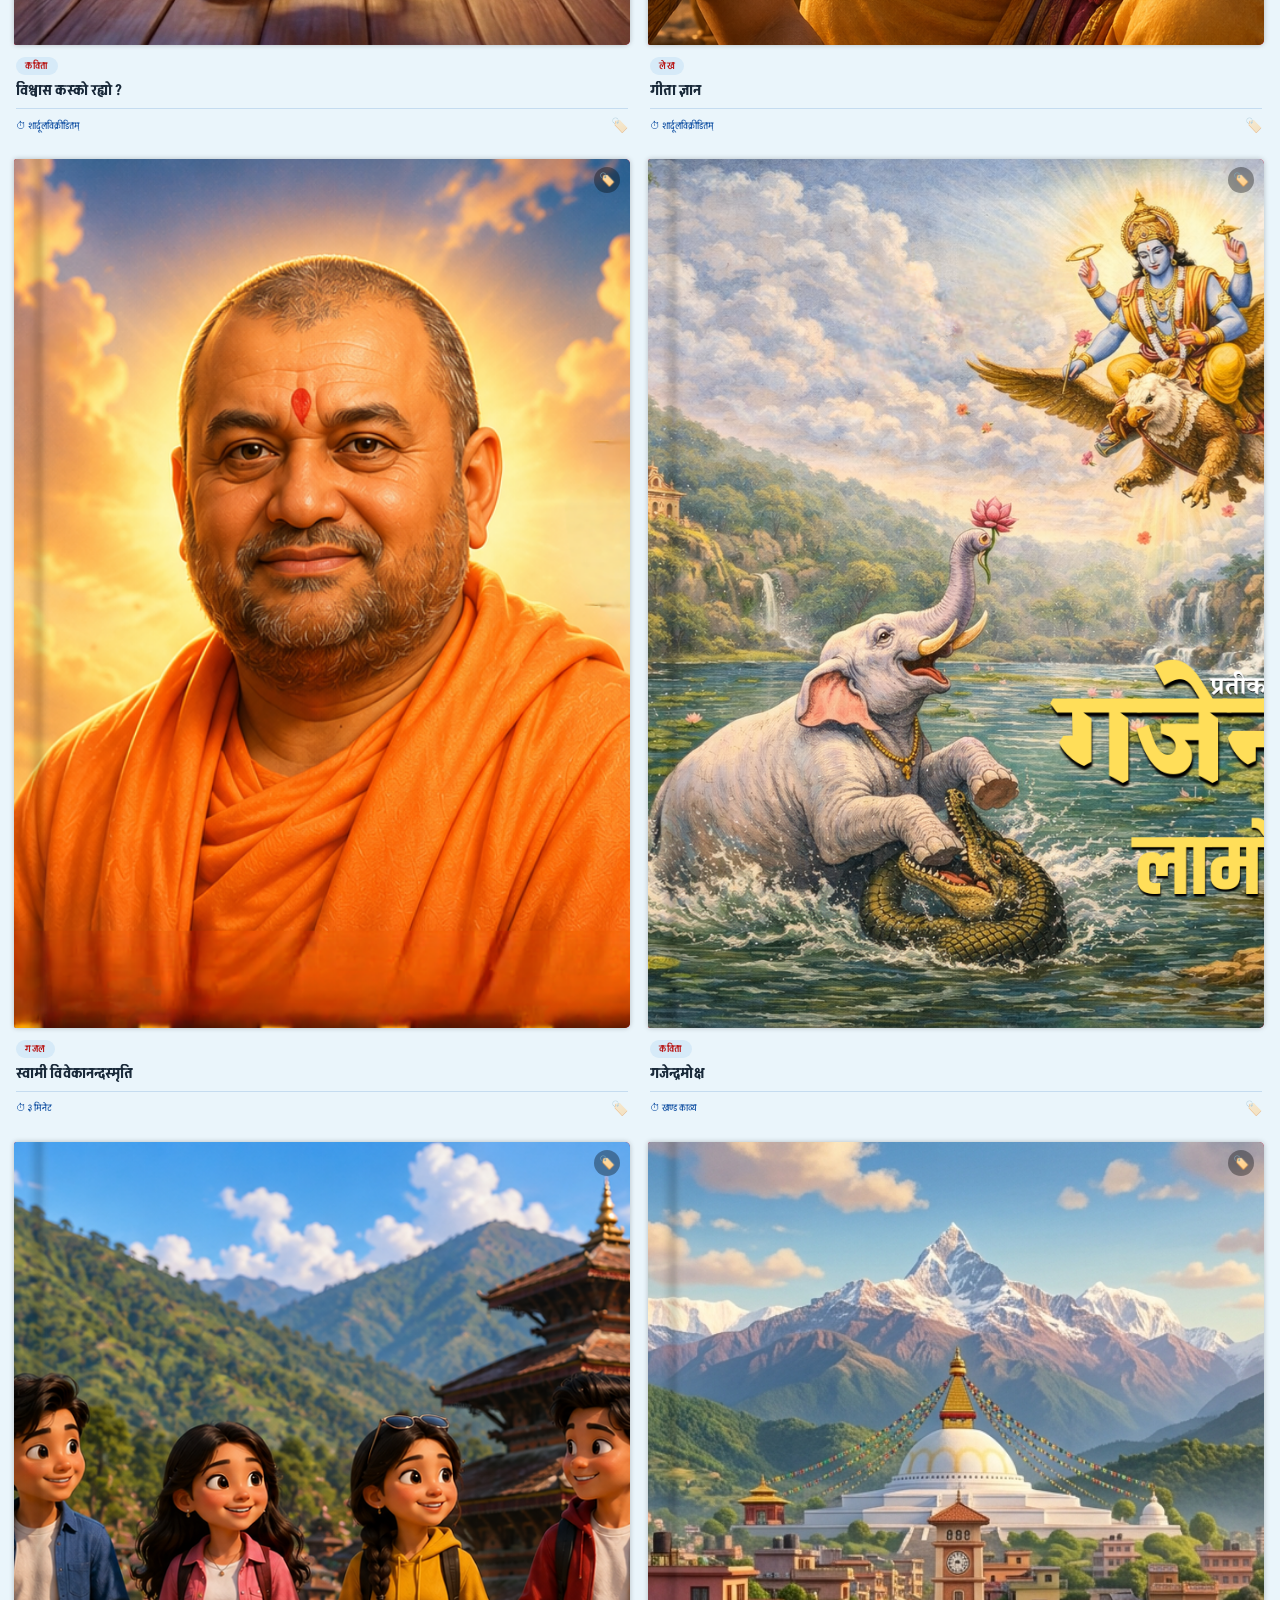
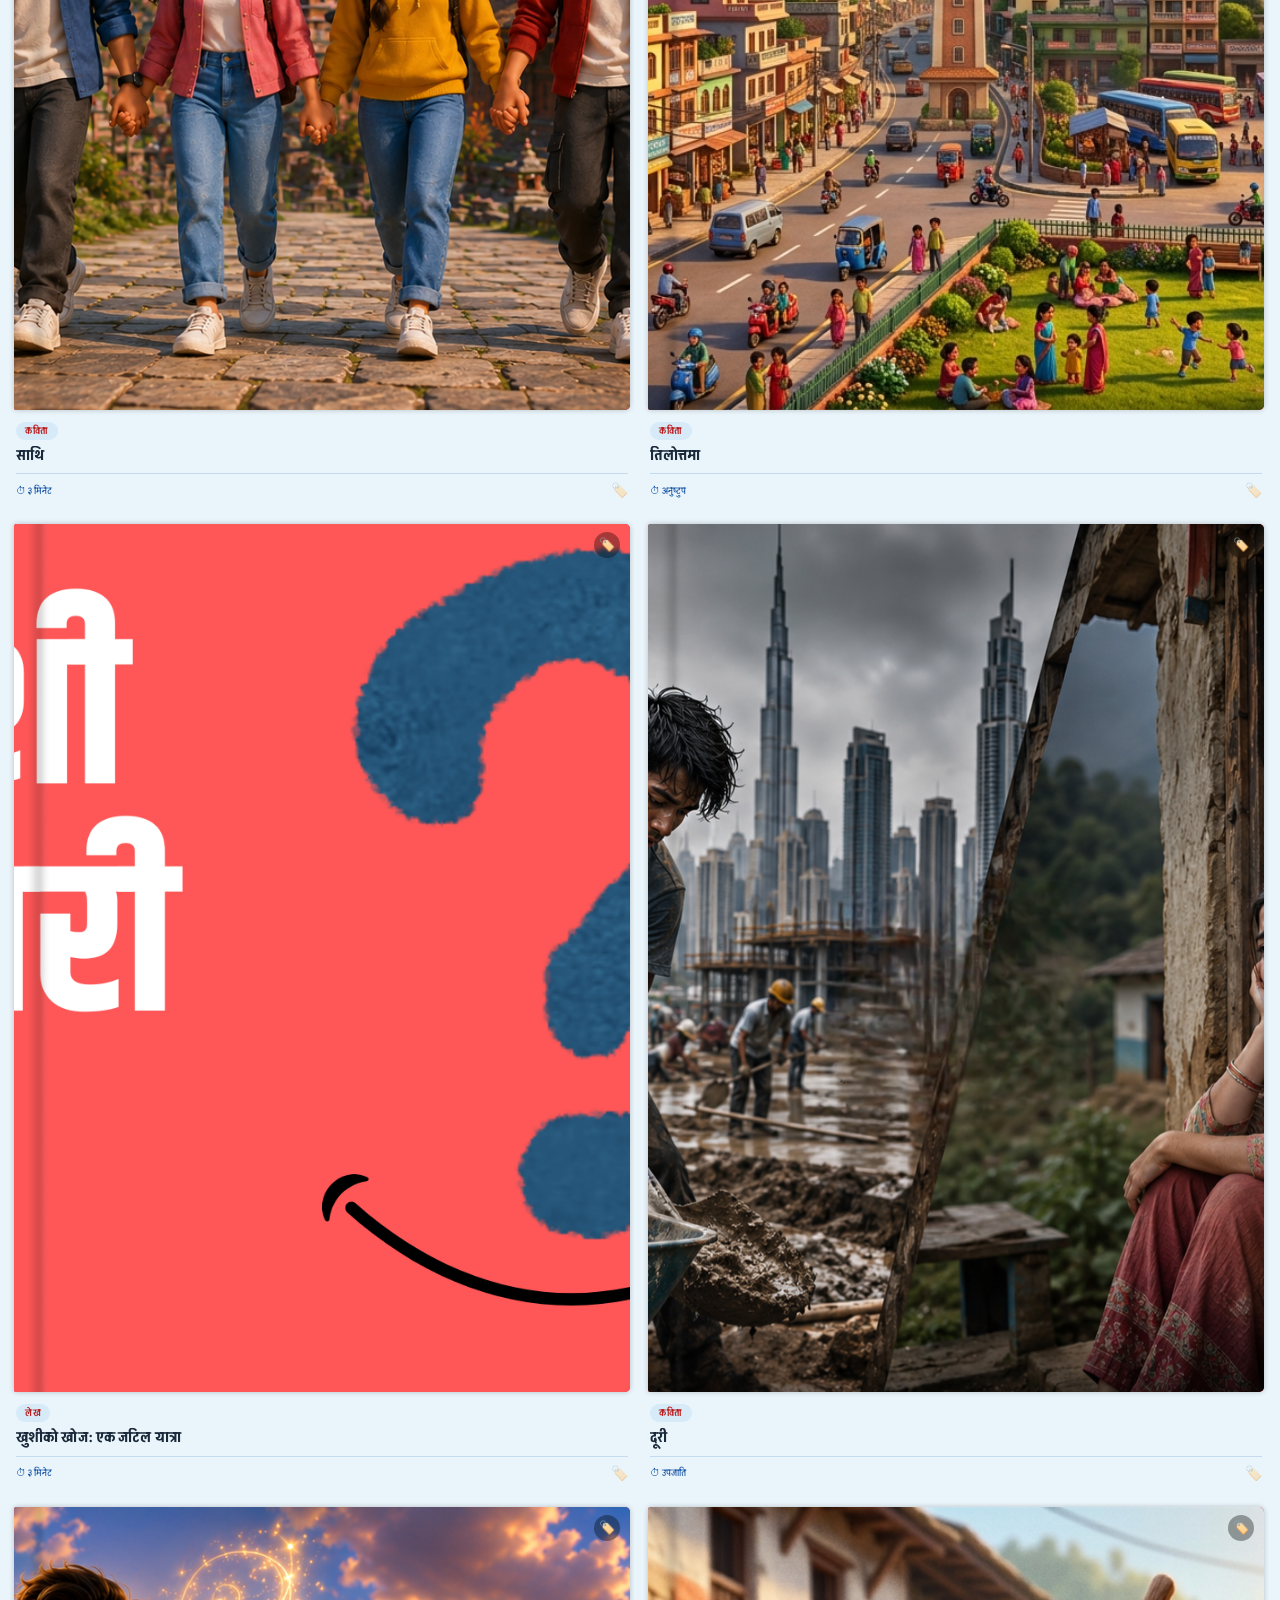
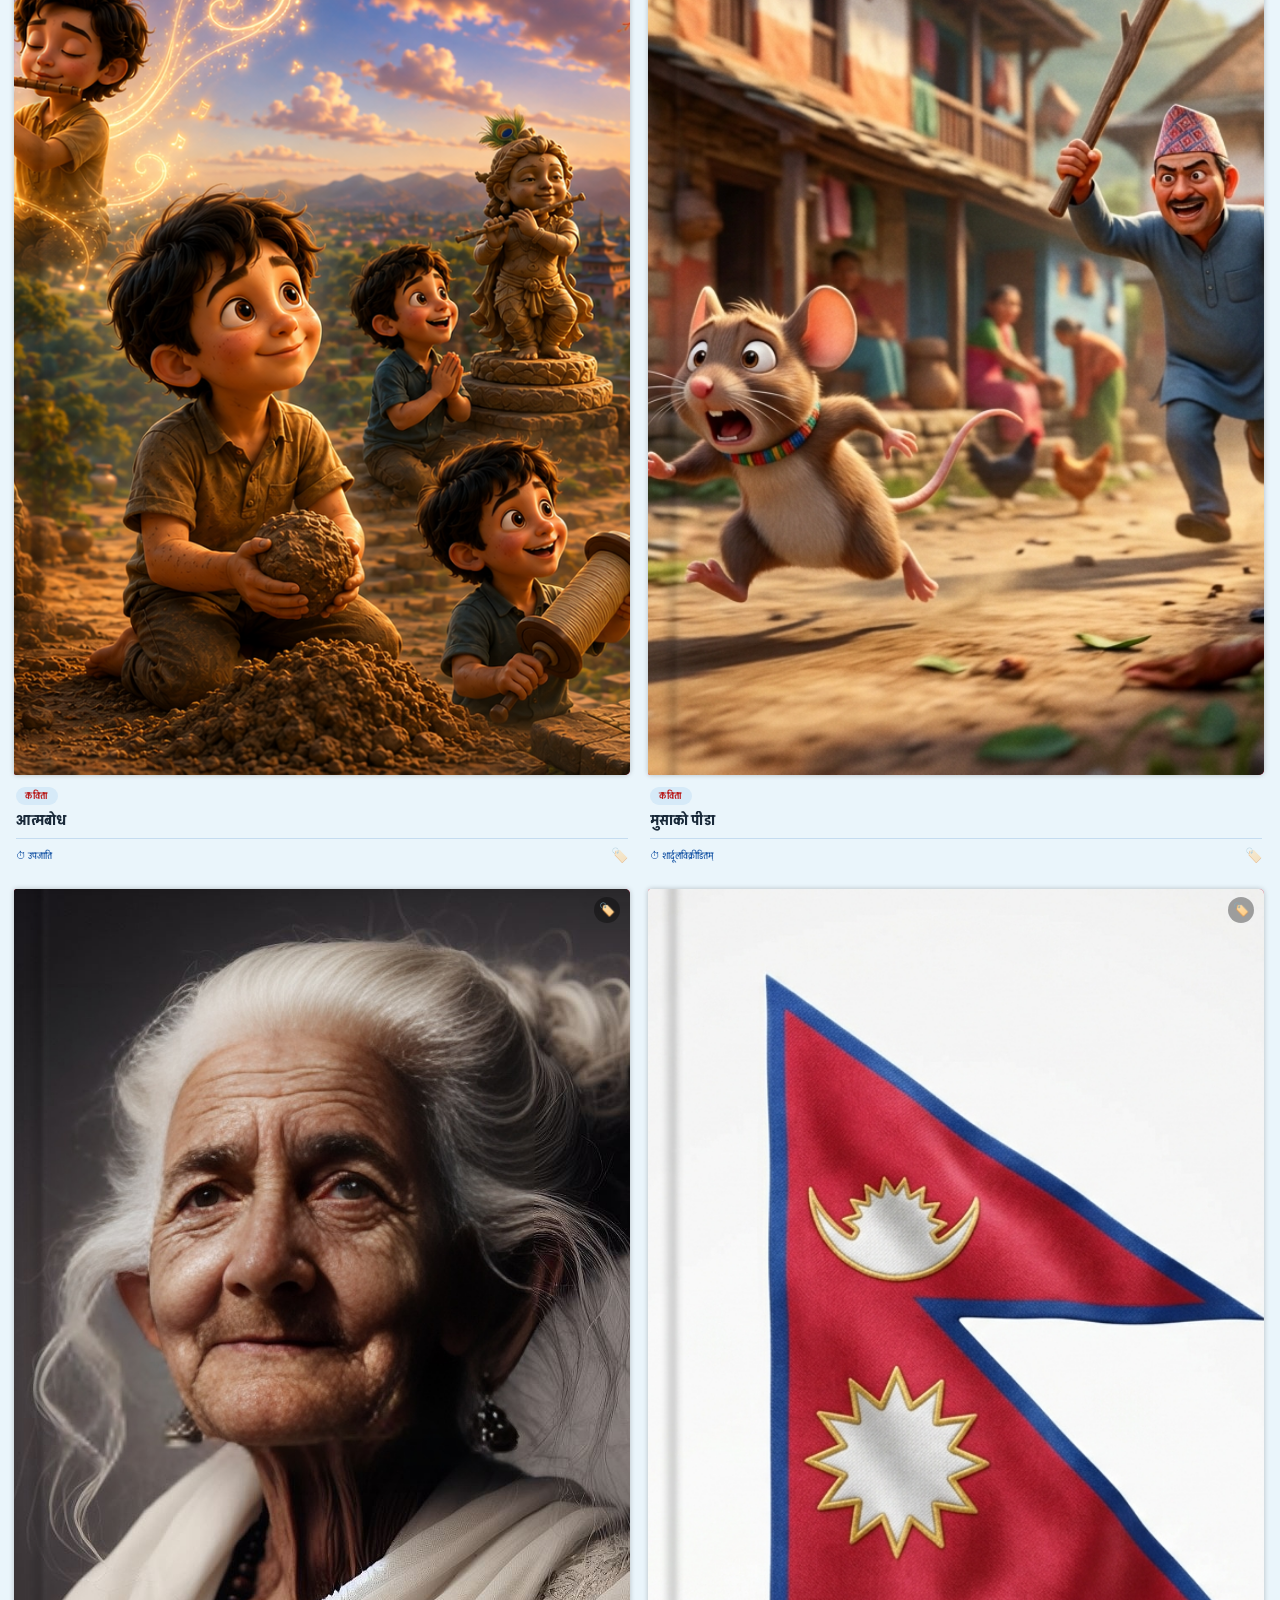
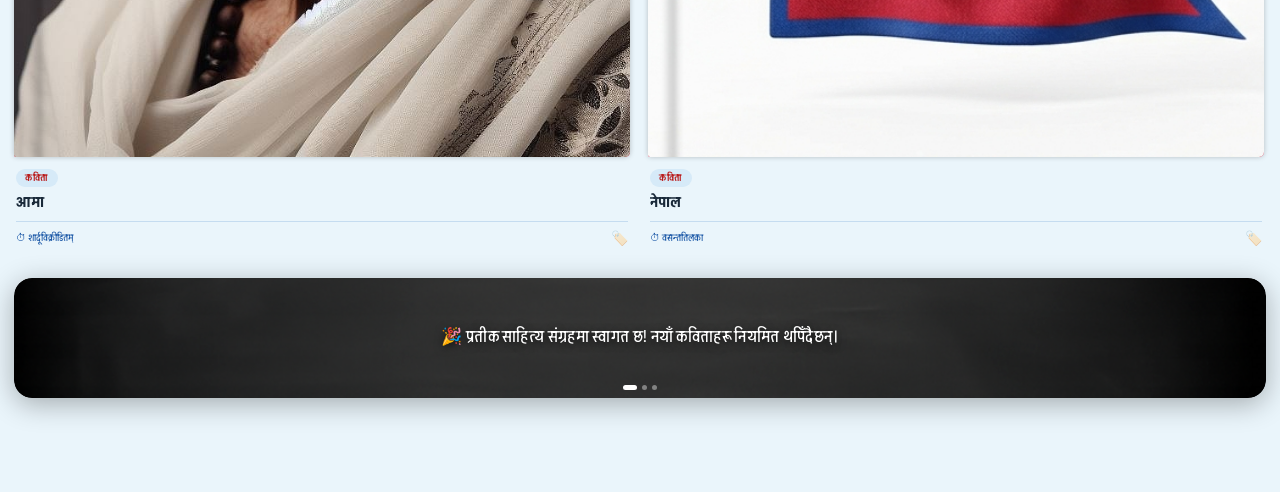
==== commit 6425c27d: "Update site from admin panel (ZIP) — 2026-10-06" ====
--- a/index.html
+++ b/index.html
@@ -170,14 +170,20 @@
 <!-- POEM MODAL -->
 <div class="modal-overlay" id="poemModal">
   <div class="modal-content">
-    <div class="modal-header">
-      <button class="modal-back" onclick="closeModal()">← <span data-en="Back" data-ne="फर्कनुस्">फर्कनुस्</span></button>
-      <div class="modal-actions">
+    <header class="header modal-site-header">
+      <div class="header-left" onclick="closeModal()" style="cursor:pointer" title="गृहपृष्ठ">
+        <div class="logo-icon">📖</div>
+        <div class="logo-text">
+          <span class="logo-main">प्रतीक साहित्य संग्रह</span>
+          <span class="logo-sub">Kavita • Lekh • Gazal</span>
+        </div>
+      </div>
+      <div class="header-right">
         <button class="icon-btn" id="bookmarkBtn" onclick="toggleBookmark()" title="Bookmark">🔖</button>
         <button class="icon-btn" onclick="sharePoem()" title="Share">📤</button>
         <button class="icon-btn" onclick="window.print()" title="Print">🖨️</button>
       </div>
-    </div>
+    </header>
     <div class="modal-body" id="modalBody">
       <!-- Content inserted by JS -->
     </div>
@@ -187,10 +193,16 @@
 <!-- BOOKMARKS MODAL -->
 <div class="modal-overlay" id="bookmarkModal">
   <div class="modal-content">
-    <div class="modal-header">
-      <button class="modal-back" onclick="closeBookmarkModal()">← <span data-en="Back" data-ne="फर्कनुस्">फर्कनुस्</span></button>
-      <h3>🔖 <span data-en="Saved Poems" data-ne="सेभ गरिएका">सेभ गरिएका</span></h3>
-    </div>
+    <header class="header modal-site-header">
+      <div class="header-left" onclick="closeBookmarkModal()" style="cursor:pointer" title="गृहपृष्ठ">
+        <div class="logo-icon">📖</div>
+        <div class="logo-text">
+          <span class="logo-main">प्रतीक साहित्य संग्रह</span>
+          <span class="logo-sub">Kavita • Lekh • Gazal</span>
+        </div>
+      </div>
+    </header>
+    <h3 style="padding:16px 16px 0;margin:0">🔖 <span data-en="Saved Poems" data-ne="सेभ गरिएका">सेभ गरिएका</span></h3>
     <div class="modal-body" id="bookmarkBody"></div>
   </div>
 </div>
--- a/css/style.css
+++ b/css/style.css
@@ -483,7 +483,6 @@
 }
 .card-scroll .card-cover { height: 100px; }
 .book3d { width: 100%; height: 100%; }
-.book-face { width: 100%; height: 100%; display: flex; align-items: center; justify-content: center; }
 .book-pages { display: none; }
 .card-bookmark-badge { display: none; }
 .card-body { padding: 10px; }
@@ -1047,10 +1046,10 @@
   font-size: 10px;
 }
 
-/* --- Book-shelf layout (default grid): closed hardcover books with a spine crease --- */
+/* --- Book-shelf layout: Flip-Book style hardcover (edge shading) --- */
 [data-layout="grid"] .cards-grid {
-  gap: 26px 30px;
-  padding-right: 4px;
+  gap: 24px 18px;
+  padding-right: 2px;
 }
 [data-layout="grid"] .cards-grid .card {
   overflow: visible;
@@ -1058,83 +1057,66 @@
   box-shadow: none;
   border-radius: 0;
 }
-[data-layout="grid"] .cards-grid .card-read-btn {
-  display: none;
-}
-[data-layout="grid"] .cards-grid .card-body {
-  padding: 8px 2px 0;
-}
+[data-layout="grid"] .cards-grid .card-read-btn { display: none; }
+[data-layout="grid"] .cards-grid .card-body { padding: 8px 2px 0; }
 [data-layout="grid"] .cards-grid .card-cover {
-  height: 190px;
+  display: block;
+  height: auto;
+  aspect-ratio: 298 / 420;
   background: transparent;
 }
 [data-layout="grid"] .cards-grid .book3d {
   position: relative;
   width: 100%;
   height: 100%;
-  filter: drop-shadow(3px 5px 4px rgba(0,0,0,0.28)) drop-shadow(7px 11px 11px rgba(0,0,0,0.22));
-  transition: transform 0.15s ease, filter 0.15s ease;
+  transition: transform 0.15s ease;
 }
 @media (hover: hover) and (pointer: fine) {
-  [data-layout="grid"] .cards-grid .card:hover .book3d {
-    transform: translateY(-5px);
-    filter: drop-shadow(4px 7px 6px rgba(0,0,0,0.32)) drop-shadow(10px 16px 15px rgba(0,0,0,0.26));
-  }
-}
-/* Tactile "pressed" feedback on tap/click — works on touch and mouse alike */
-[data-layout="grid"] .cards-grid .card:active {
-  transform: none;
-}
-[data-layout="grid"] .cards-grid .card:active .book3d {
-  transform: scale(0.94);
-  filter: drop-shadow(1px 2px 2px rgba(0,0,0,0.3)) drop-shadow(2px 3px 4px rgba(0,0,0,0.2));
-  transition: transform 0.08s ease, filter 0.08s ease;
-}
-[data-layout="grid"] .cards-grid .book-face {
+  [data-layout="grid"] .cards-grid .card:hover .book3d { transform: translateY(-4px); }
+}
+[data-layout="grid"] .cards-grid .card:active { transform: none; }
+[data-layout="grid"] .cards-grid .card:active .book3d { transform: scale(0.95); transition: transform 0.08s ease; }
+
+/* कभर: flip book को जस्तै कुना + edge shading + हल्का छाया */
+.book-face {
   position: relative;
   width: 100%;
   height: 100%;
-  border-radius: 4px;
+  display: flex;
+  align-items: center;
+  justify-content: center;
+  border-radius: 2.5px 5px 5px 2.5px;
   overflow: hidden;
-  background: linear-gradient(135deg, var(--accent2), var(--accent));
-  font-size: 40px;
-}
-/* bent/creased hardcover shading on BOTH edges — alternating light/dark bands */
-[data-layout="grid"] .cards-grid .book-face::before {
+  background-color: var(--cover-color, rgb(220, 20, 60));
+  box-shadow: 0 0 5px 0 rgba(25, 25, 25, 0.25);
+}
+.book-face::after {
   content: "";
   position: absolute;
   inset: 0;
-  background:
-    linear-gradient(to right,
-      rgba(0,0,0,0.8) 0%,
-      rgba(0,0,0,0.45) 3.5%,
-      rgba(255,255,255,0.38) 6%,
-      rgba(0,0,0,0.35) 9%,
-      rgba(255,255,255,0.16) 12%,
-      rgba(0,0,0,0.12) 15%,
-      rgba(0,0,0,0) 20%),
-    linear-gradient(to left,
-      rgba(0,0,0,0.8) 0%,
-      rgba(0,0,0,0.45) 3.5%,
-      rgba(255,255,255,0.38) 6%,
-      rgba(0,0,0,0.35) 9%,
-      rgba(255,255,255,0.16) 12%,
-      rgba(0,0,0,0.12) 15%,
-      rgba(0,0,0,0) 20%);
+  background: url("../assets/book_edge_shading.webp") center / 100% 100% no-repeat;
   pointer-events: none;
   z-index: 2;
 }
-/* soft overall gloss */
-[data-layout="grid"] .cards-grid .book-face::after {
-  content: "";
+.book-face > img { display: block; width: 100%; height: 100%; object-fit: cover; }
+/* टेक्स्ट कभर (फोटो नभएको बेला शीर्षक कभरमै) */
+.book-text-cover {
   position: absolute;
-  inset: 0;
-  background: linear-gradient(115deg, rgba(255,255,255,0.14) 0%, rgba(255,255,255,0) 30%);
-  pointer-events: none;
-  z-index: 2;
-}
-[data-layout="grid"] .cards-grid .book-pages {
-  display: none;
+  inset: 9% 9% 9% 15%;
+  border: 1px solid rgba(255, 255, 255, 0.5);
+  display: flex;
+  align-items: center;
+  justify-content: center;
+  padding: 8px;
+  text-align: center;
+}
+.book-text-title {
+  color: #fff;
+  font-weight: 700;
+  line-height: 1.35;
+  font-size: clamp(14px, 4.6vw, 20px);
+  text-shadow: 0 1px 3px rgba(0, 0, 0, 0.35);
+  word-break: break-word;
 }
 [data-layout="grid"] .cards-grid .card-bookmark-badge {
   display: flex;
--- a/css/print.css
+++ b/css/print.css
@@ -1,6 +1,6 @@
 @media print {
   .header, .bottom-nav, .category-tabs, .tag-filter-wrap,
-  .modal-header, .modal-actions, .share-modal, .toast,
+  .modal-header, .modal-site-header, .modal-actions, .share-modal, .toast,
   .hero-section, .section-header .random-btn,
   .card-read-btn, .dropdown-menu, .search-bar-wrap { display: none !important; }
 
--- a/css/admin.css
+++ b/css/admin.css
@@ -0,0 +1,102 @@
+/* ===== ADMIN PANEL ===== */
+#adminModal { z-index: 700; }
+.admin-body { padding: 16px 16px 60px; max-width: 640px; margin: 0 auto; }
+.admin-title { font-size: 16px; font-weight: 700; color: var(--text); }
+.admin-note { font-size: 12px; color: var(--text2); line-height: 1.6; margin: 6px 0 12px; }
+.admin-label { display: block; font-size: 12px; color: var(--text2); margin: 12px 0 5px; }
+.admin-input, .admin-select, .admin-textarea {
+  width: 100%;
+  padding: 10px 12px;
+  border: 1.5px solid var(--border);
+  border-radius: var(--radius-sm);
+  background: var(--card-bg);
+  color: var(--text);
+  font-size: 15px;
+  font-family: inherit;
+}
+.admin-textarea { min-height: 260px; line-height: 1.9; resize: vertical; white-space: pre-wrap; }
+.admin-input:focus, .admin-select:focus, .admin-textarea:focus { outline: none; border-color: var(--accent2); }
+.admin-row { display: flex; gap: 10px; }
+.admin-row > * { flex: 1; min-width: 0; }
+.admin-btn {
+  border: none;
+  border-radius: 12px;
+  padding: 10px 16px;
+  font-size: 14px;
+  font-family: inherit;
+  cursor: pointer;
+  background: var(--accent2);
+  color: #fff;
+}
+.admin-btn.ghost { background: var(--bg3); color: var(--text); }
+.admin-btn.danger { background: #c62828; }
+.admin-btn.small { padding: 6px 10px; font-size: 12px; border-radius: 10px; }
+.admin-btn:disabled { opacity: .55; cursor: wait; }
+.admin-actions { display: flex; flex-wrap: wrap; gap: 8px; margin-top: 16px; }
+.admin-list { display: flex; flex-direction: column; gap: 10px; margin-top: 12px; }
+.admin-item {
+  display: flex;
+  align-items: center;
+  gap: 12px;
+  padding: 10px;
+  background: var(--card-bg);
+  border: 1px solid var(--border);
+  border-radius: 14px;
+}
+.admin-thumb { width: 42px; flex: none; aspect-ratio: 298 / 420; }
+.admin-thumb .book-text-cover { display: none; }
+.admin-item-info { flex: 1; min-width: 0; }
+.admin-item-title { font-size: 15px; font-weight: 600; color: var(--text); white-space: nowrap; overflow: hidden; text-overflow: ellipsis; }
+.admin-item-sub { font-size: 11px; color: var(--text2); margin-top: 2px; }
+.admin-seg { display: flex; gap: 8px; }
+.admin-seg button {
+  flex: 1;
+  padding: 9px;
+  border-radius: 12px;
+  border: 1.5px solid var(--border);
+  background: var(--card-bg);
+  color: var(--text);
+  font-family: inherit;
+  font-size: 13px;
+  cursor: pointer;
+}
+.admin-seg button.active { border-color: var(--accent2); background: var(--bg3); font-weight: 700; }
+.admin-cover-box { display: flex; gap: 14px; align-items: flex-start; margin-top: 12px; }
+.admin-preview { width: 110px; flex: none; aspect-ratio: 298 / 420; }
+.admin-cover-tools { display: flex; flex-direction: column; gap: 8px; flex: 1; }
+.admin-colors { display: flex; flex-wrap: wrap; gap: 10px; }
+.admin-color { width: 30px; height: 30px; border-radius: 50%; border: 3px solid transparent; cursor: pointer; }
+.admin-color.active { border-color: var(--text); }
+.admin-check { display: flex; align-items: center; gap: 8px; margin-top: 14px; font-size: 14px; color: var(--text); }
+.admin-msg { margin-top: 12px; padding: 10px 12px; border-radius: 10px; font-size: 13px; background: var(--bg3); color: var(--text); }
+.admin-msg.err { background: #fde8e8; color: #8b1a1a; }
+.admin-section-title { margin-top: 22px; font-size: 13px; font-weight: 700; color: var(--text2); }
+
+/* ===== ZIP UPDATE ===== */
+.zip-drop { border: 2px dashed var(--border); border-radius: 14px; padding: 18px; text-align: center; color: var(--text2); font-size: 13px; line-height: 1.7; margin-top: 12px; }
+.zip-commit { margin-top: 14px; border: 1.5px solid var(--border); border-radius: 14px; background: var(--card-bg); overflow: hidden; }
+.zip-commit-head { padding: 10px 12px; background: var(--bg3); font-size: 12px; color: var(--text2); display: flex; justify-content: space-between; gap: 8px; flex-wrap: wrap; }
+.zip-commit-body { padding: 12px; }
+.zip-stats { display: flex; flex-wrap: wrap; gap: 8px; margin-top: 10px; font-size: 12px; }
+.zip-stat { padding: 4px 10px; border-radius: 20px; background: var(--bg3); color: var(--text); }
+.zip-row { padding: 9px 10px; border-bottom: 1px solid var(--border); font-size: 13px; color: var(--text); }
+.zip-row:last-child { border-bottom: none; }
+.zip-row-top { display: flex; align-items: center; gap: 8px; }
+.zip-row-top input[type=checkbox] { flex: none; width: 17px; height: 17px; }
+.zip-path { flex: 1; min-width: 0; word-break: break-all; font-family: monospace; font-size: 12px; }
+.zip-badge { flex: none; font-size: 11px; padding: 2px 8px; border-radius: 10px; }
+.zip-badge.new { background: #d7f3df; color: #14632e; }
+.zip-badge.mod { background: #fff0c9; color: #7a5200; }
+.zip-badge.del { background: #fde0e0; color: #8b1a1a; }
+.zip-badge.skip { background: var(--bg3); color: var(--text2); }
+.zip-sub { font-size: 11px; color: var(--text2); margin: 4px 0 0 25px; display: flex; gap: 10px; align-items: center; flex-wrap: wrap; }
+.zip-link { background: none; border: none; color: var(--accent2); font-family: inherit; font-size: 11px; cursor: pointer; padding: 0; text-decoration: underline; }
+.zip-img { max-height: 70px; max-width: 120px; border-radius: 6px; border: 1px solid var(--border); margin: 6px 0 0 25px; display: block; }
+.zip-diff { margin: 6px 0 0 25px; max-height: 260px; overflow: auto; border-radius: 8px; border: 1px solid var(--border); background: #0f1722; font-family: monospace; font-size: 11px; line-height: 1.5; }
+.zip-diff div { padding: 0 8px; white-space: pre-wrap; word-break: break-all; color: #aab4c3; }
+.zip-diff .add { background: rgba(46,160,67,.25); color: #b6f0c3; }
+.zip-diff .rem { background: rgba(248,81,73,.25); color: #ffc9c5; }
+.zip-diff .gap { color: #6b7686; text-align: center; }
+.zip-list { margin-top: 12px; border: 1px solid var(--border); border-radius: 14px; background: var(--card-bg); overflow: hidden; }
+.zip-progress { height: 8px; background: var(--bg3); border-radius: 6px; overflow: hidden; margin-top: 10px; }
+.zip-progress > div { height: 100%; width: 0; background: var(--accent2); transition: width .2s; }
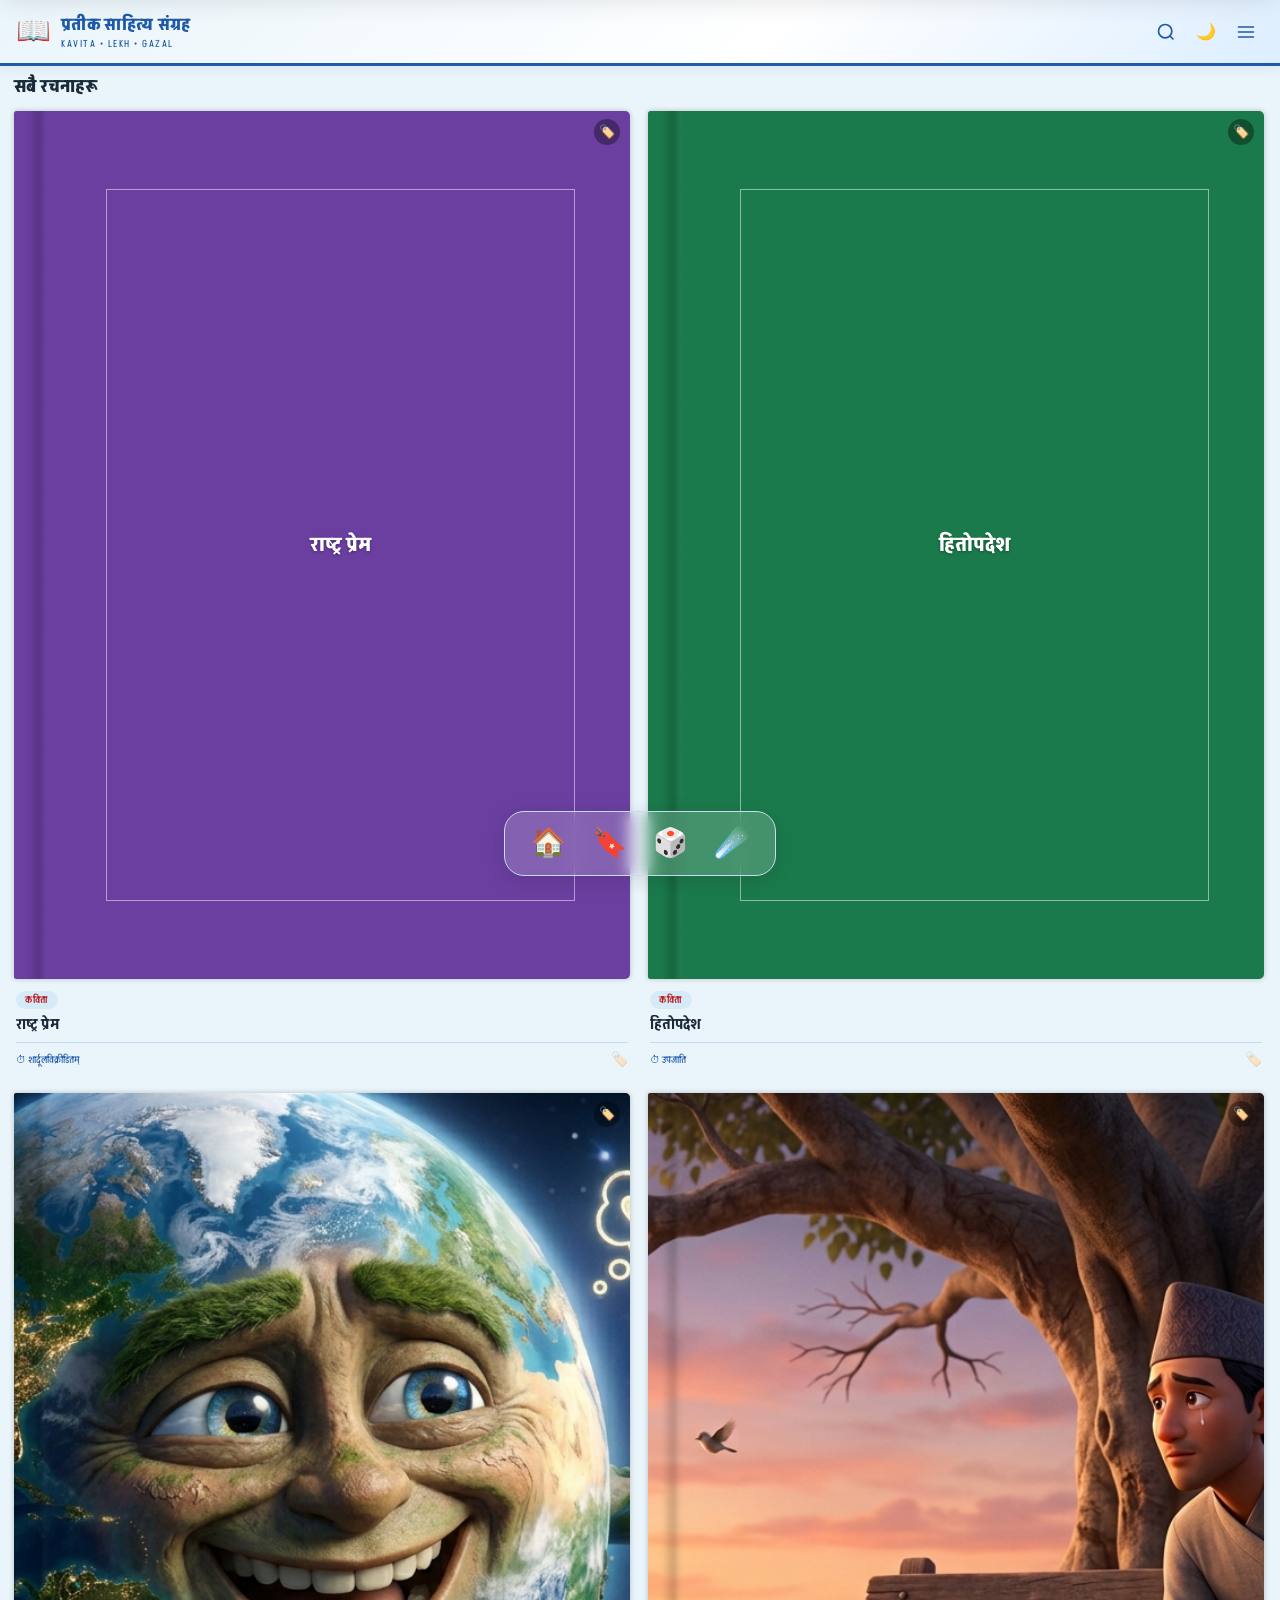
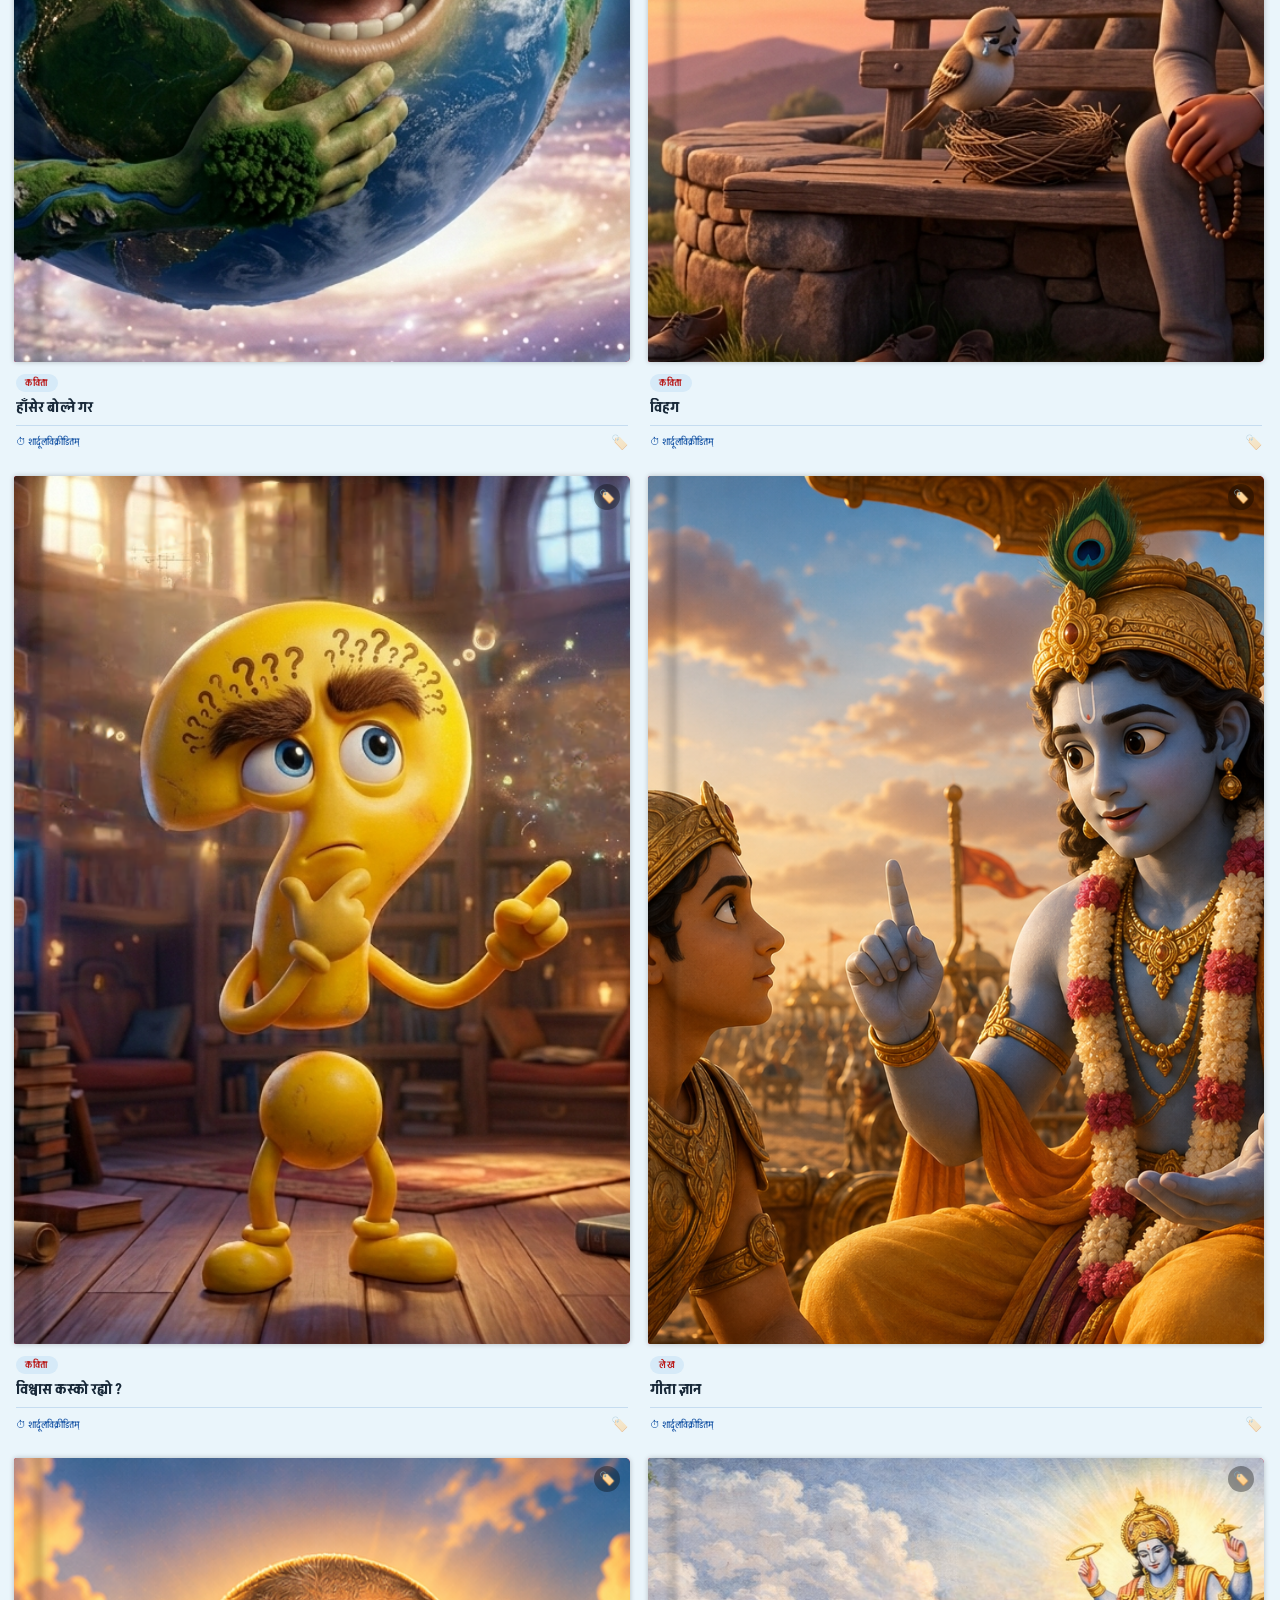
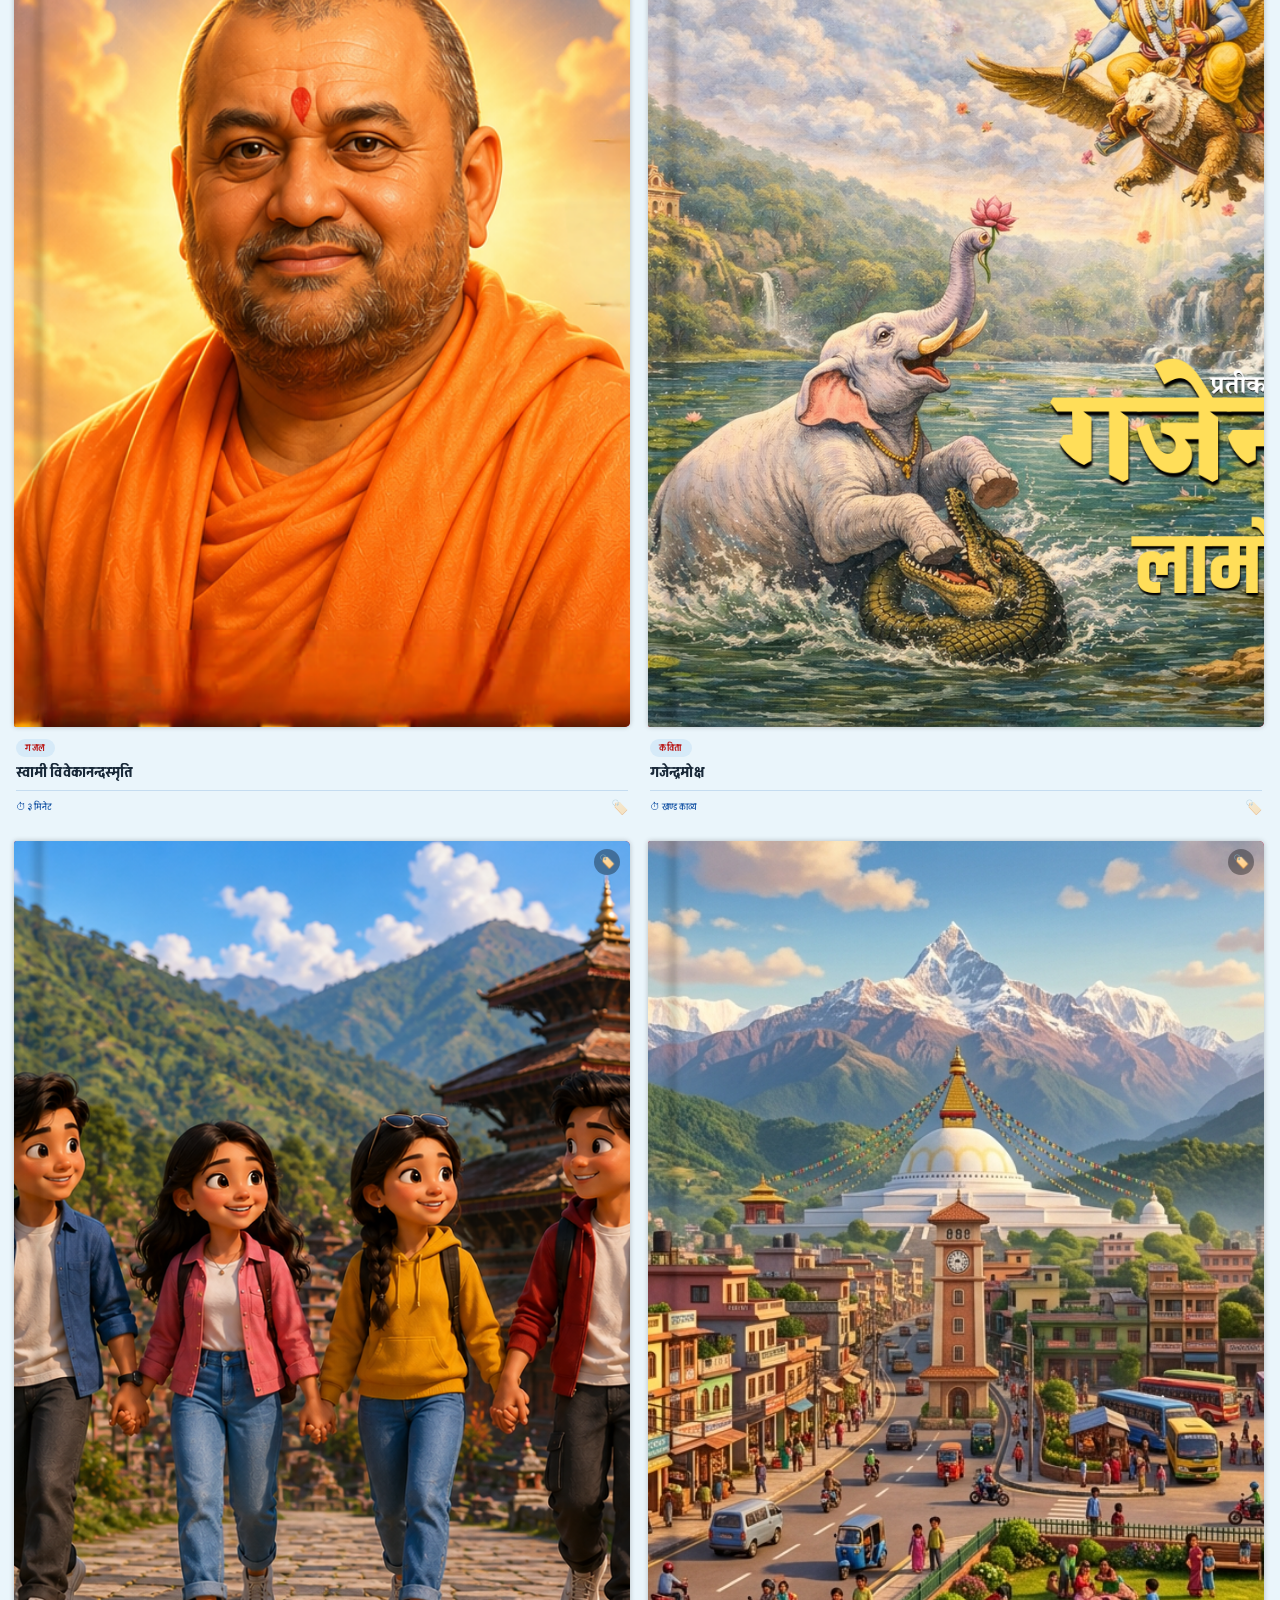
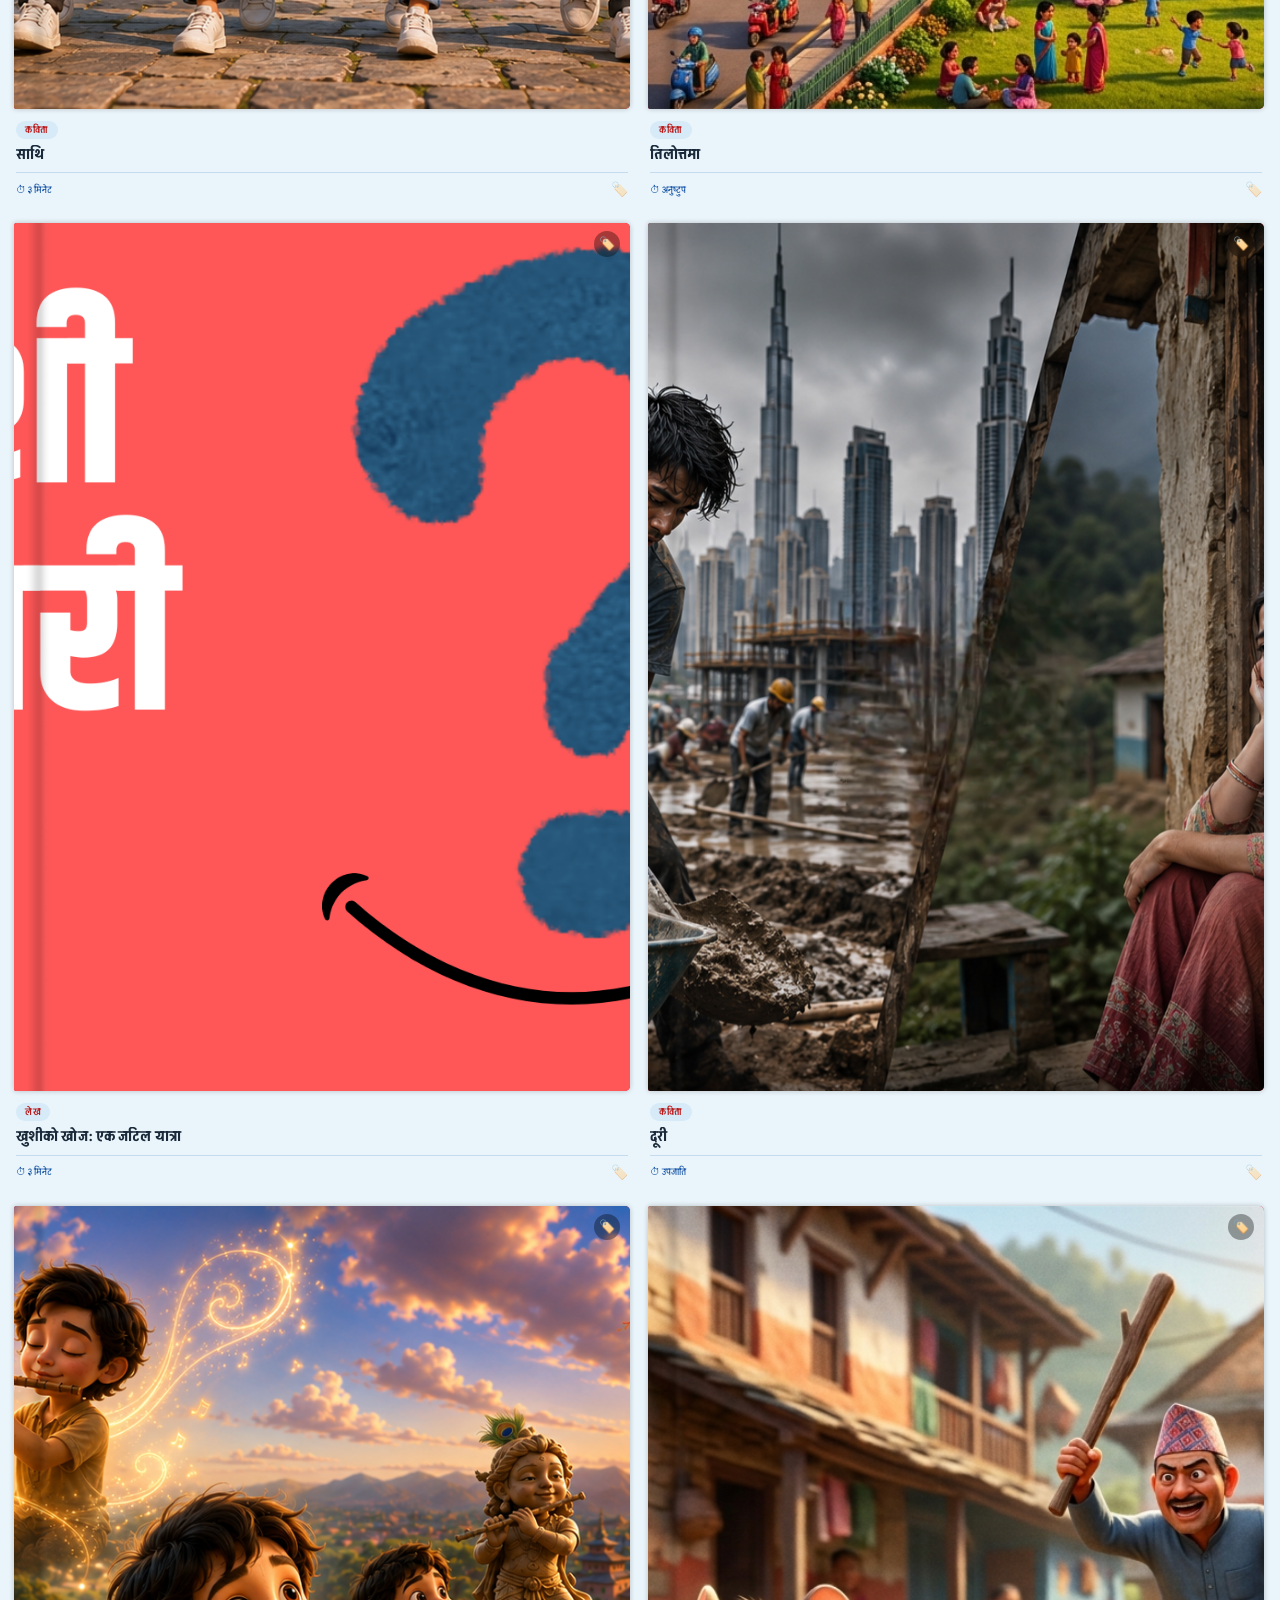
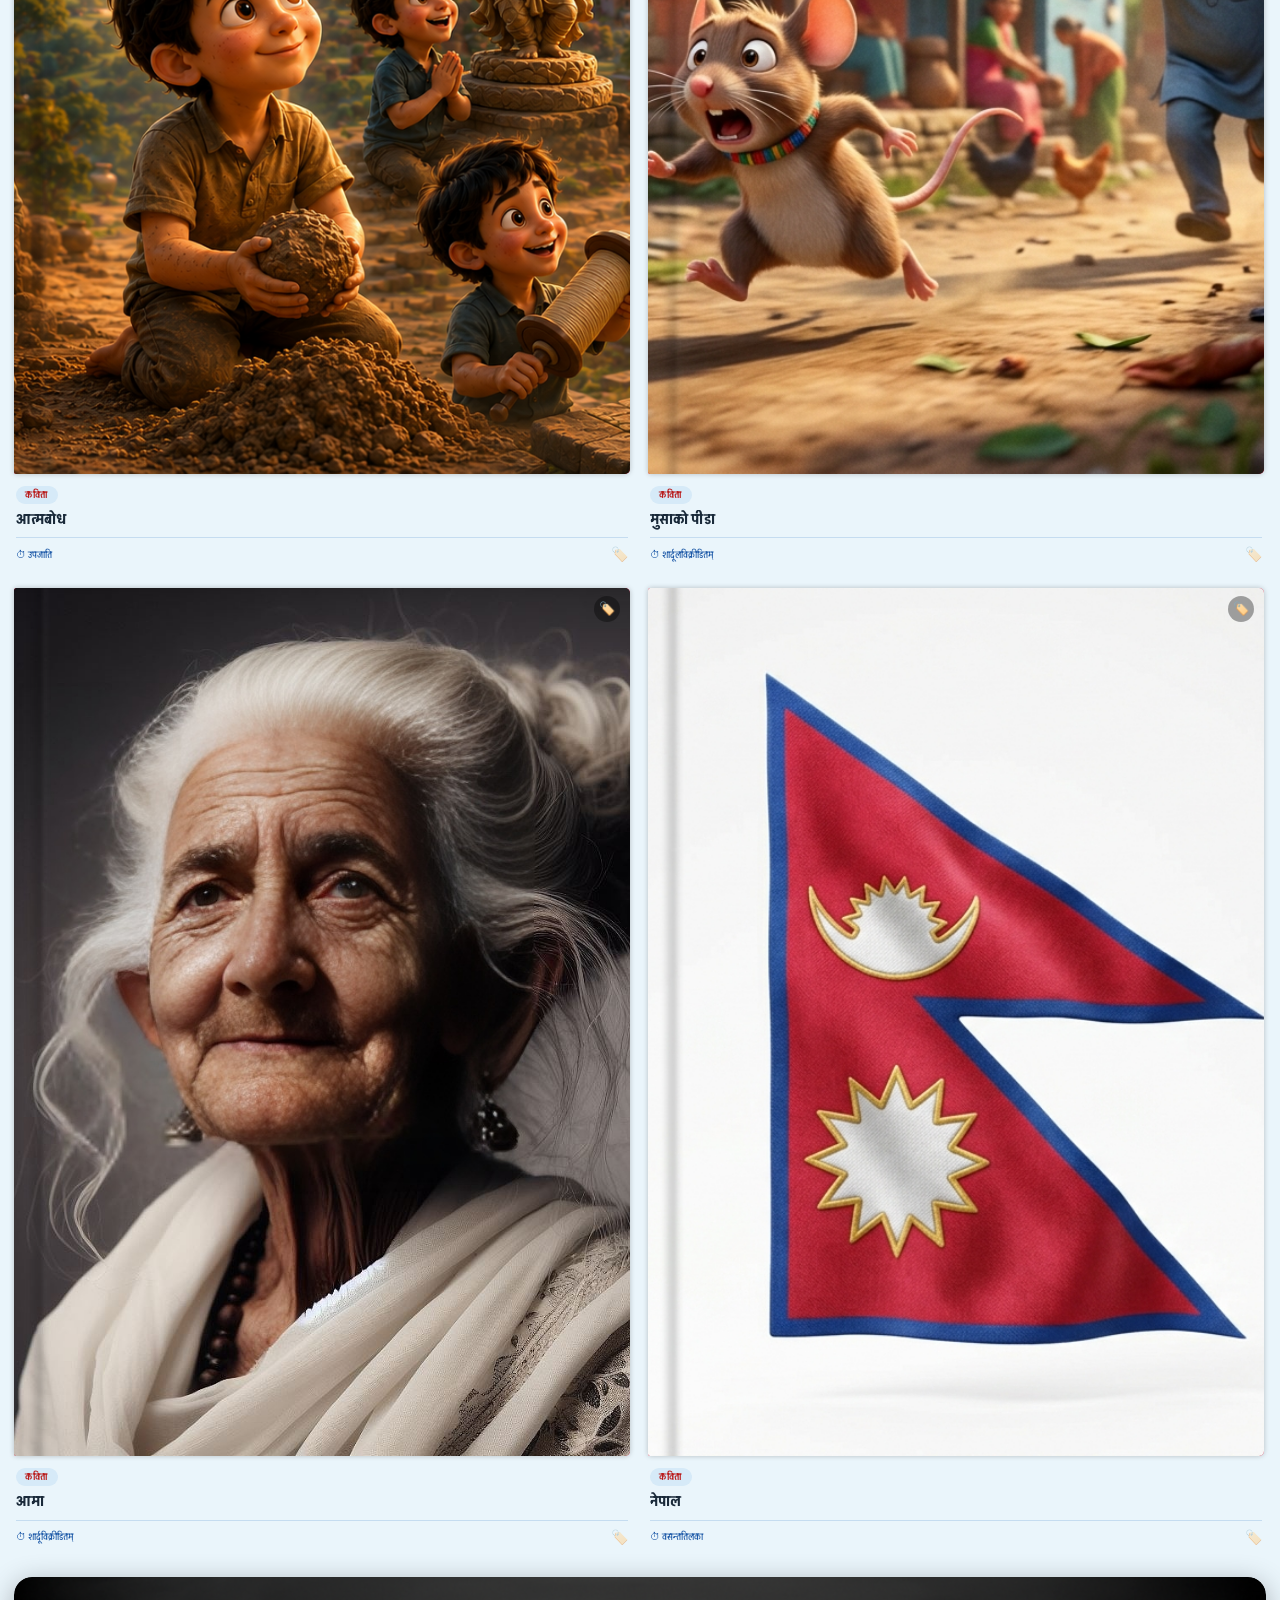
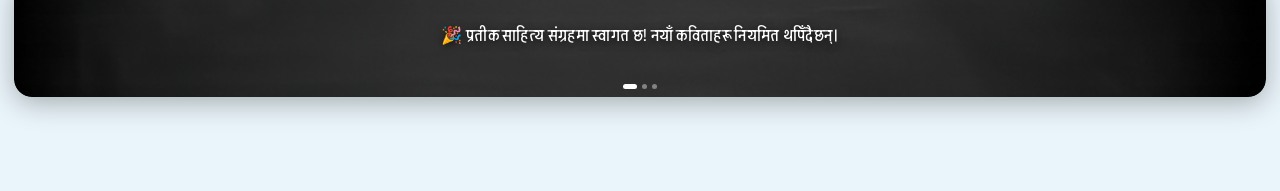
==== commit a3cafe63: "Update site from admin panel (ZIP) — 2026-10-06" ====
--- a/index.html
+++ b/index.html
@@ -104,28 +104,6 @@
   </div>
 </div>
 
-<!-- HERO / FEATURED SECTION (Swapping) -->
-<section class="hero-section" id="heroSection">
-  <div class="hero-slides" id="heroSlides">
-    <!-- Slides inserted by JS -->
-  </div>
-  <div class="hero-dots" id="heroDots"></div>
-</section>
-
-<!-- CATEGORY TABS -->
-<section class="category-tabs">
-  <button class="tab active" data-filter="all">📚 <span data-en="All" data-ne="सबै">सबै</span></button>
-  <button class="tab" data-filter="kavita">✍️ <span data-en="Poem" data-ne="कविता">कविता</span></button>
-  <button class="tab" data-filter="lekh">📰 <span data-en="Essay" data-ne="लेख">लेख</span></button>
-  <button class="tab" data-filter="gazal">🎵 <span data-en="Gazal" data-ne="गजल">गजल</span></button>
-  <button class="tab" data-filter="new">⭐ <span data-en="New" data-ne="नयाँ">नयाँ</span></button>
-</section>
-
-<!-- TAG FILTER -->
-<div class="tag-filter-wrap" id="tagFilterWrap">
-  <!-- Tags inserted by JS -->
-</div>
-
 <!-- ALL WORKS SECTION -->
 <section class="content-section">
   <div class="section-header">
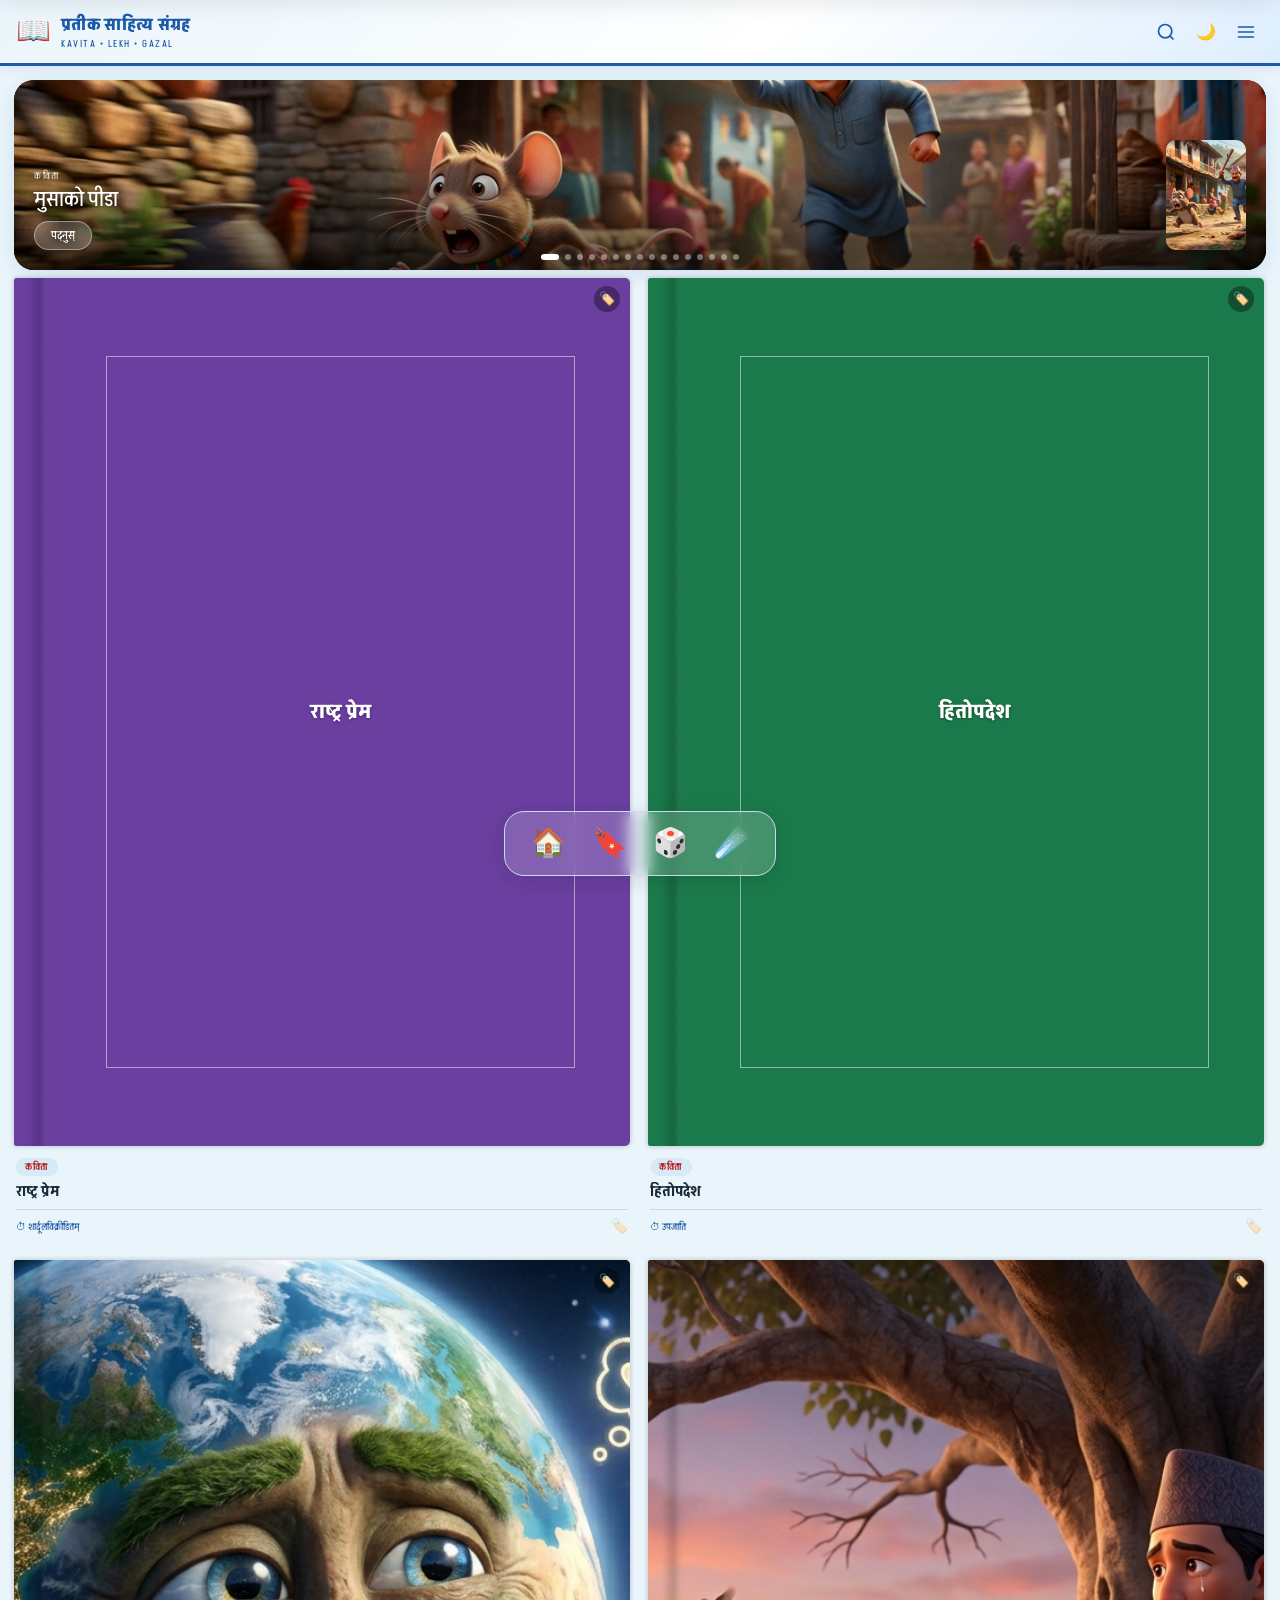
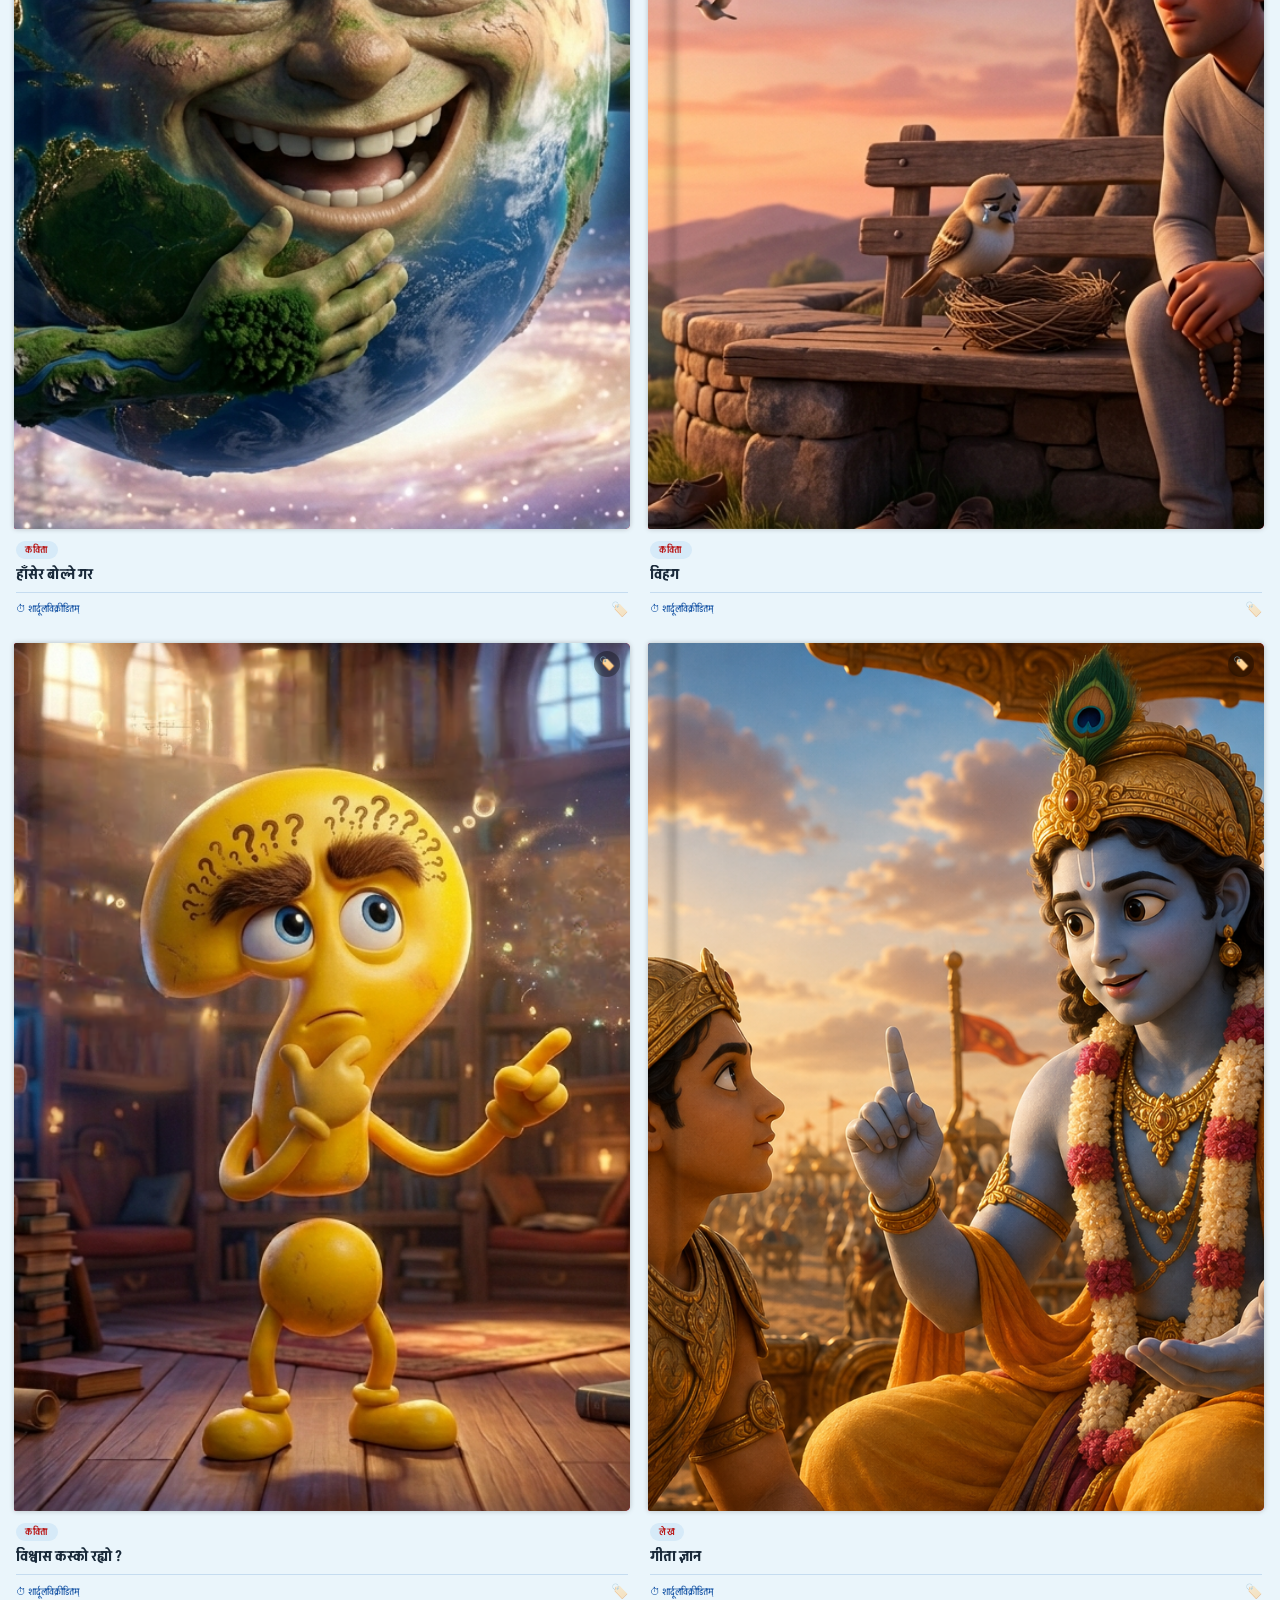
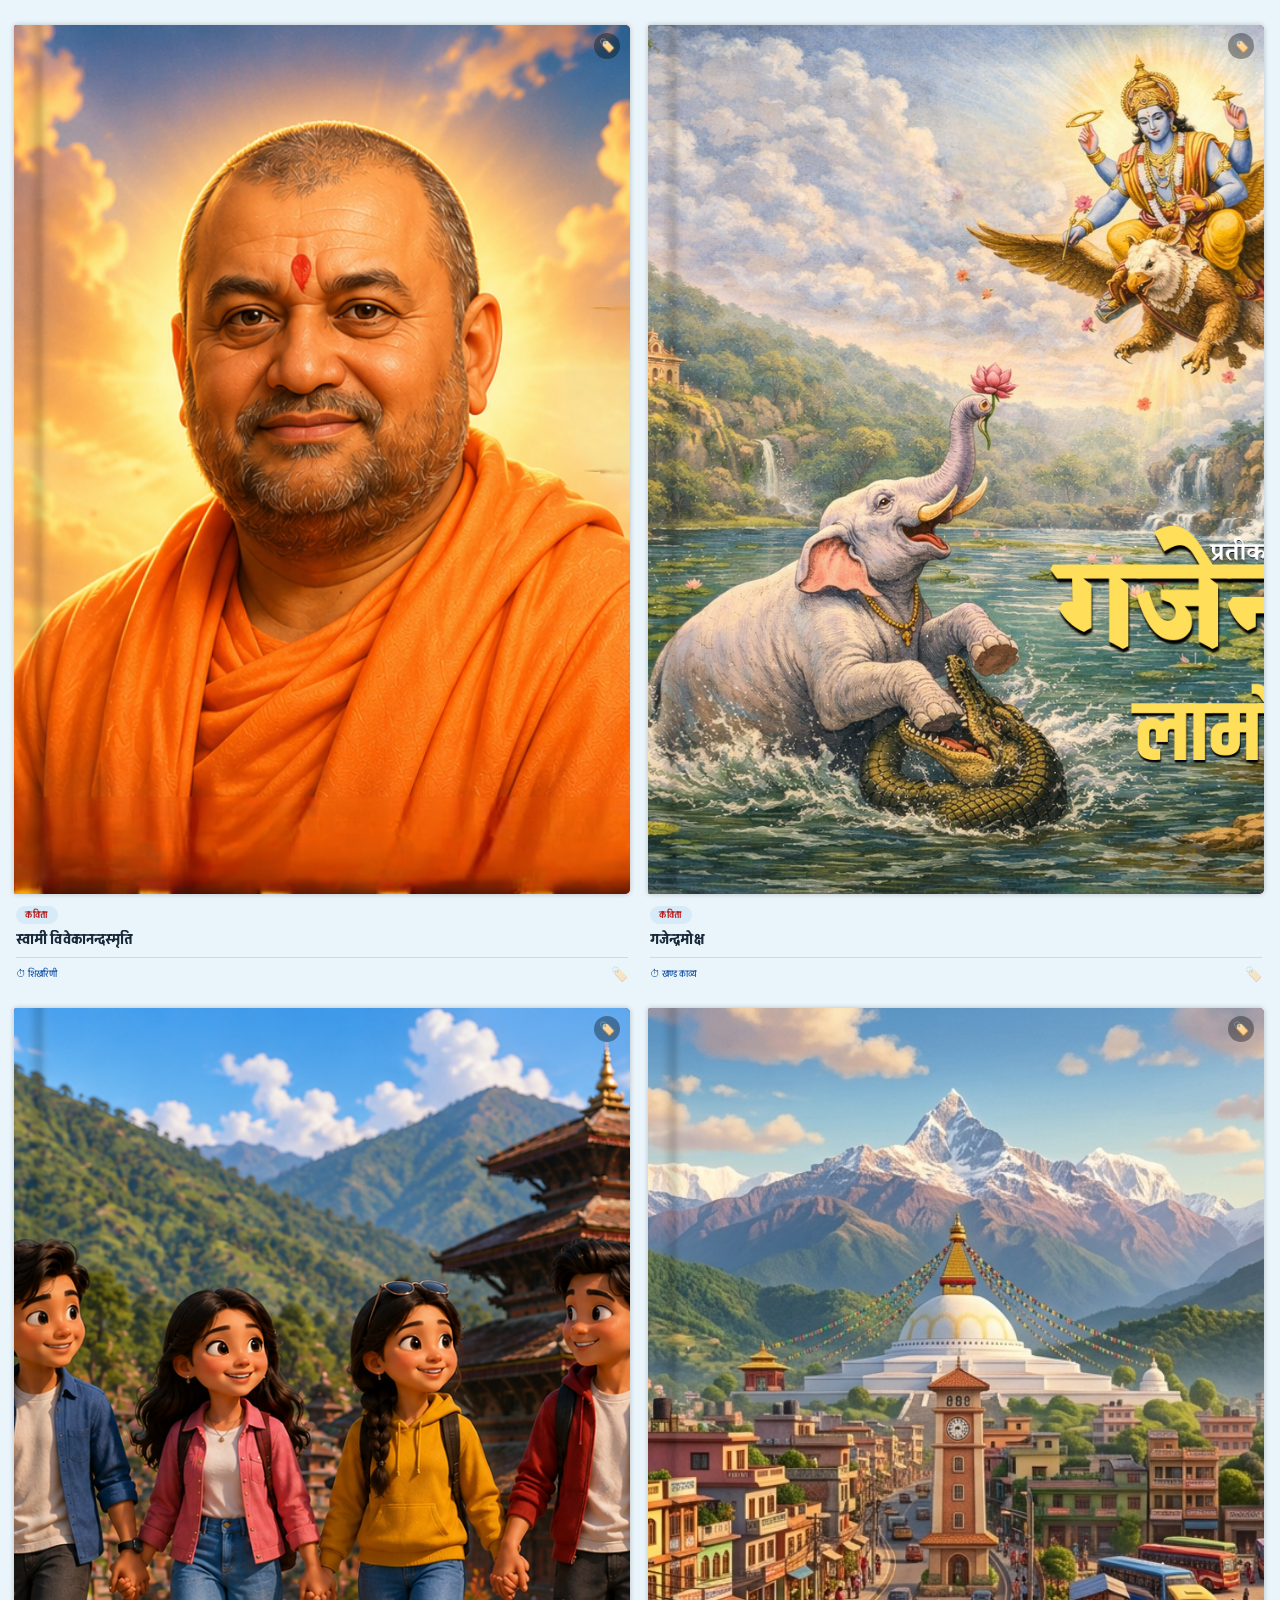
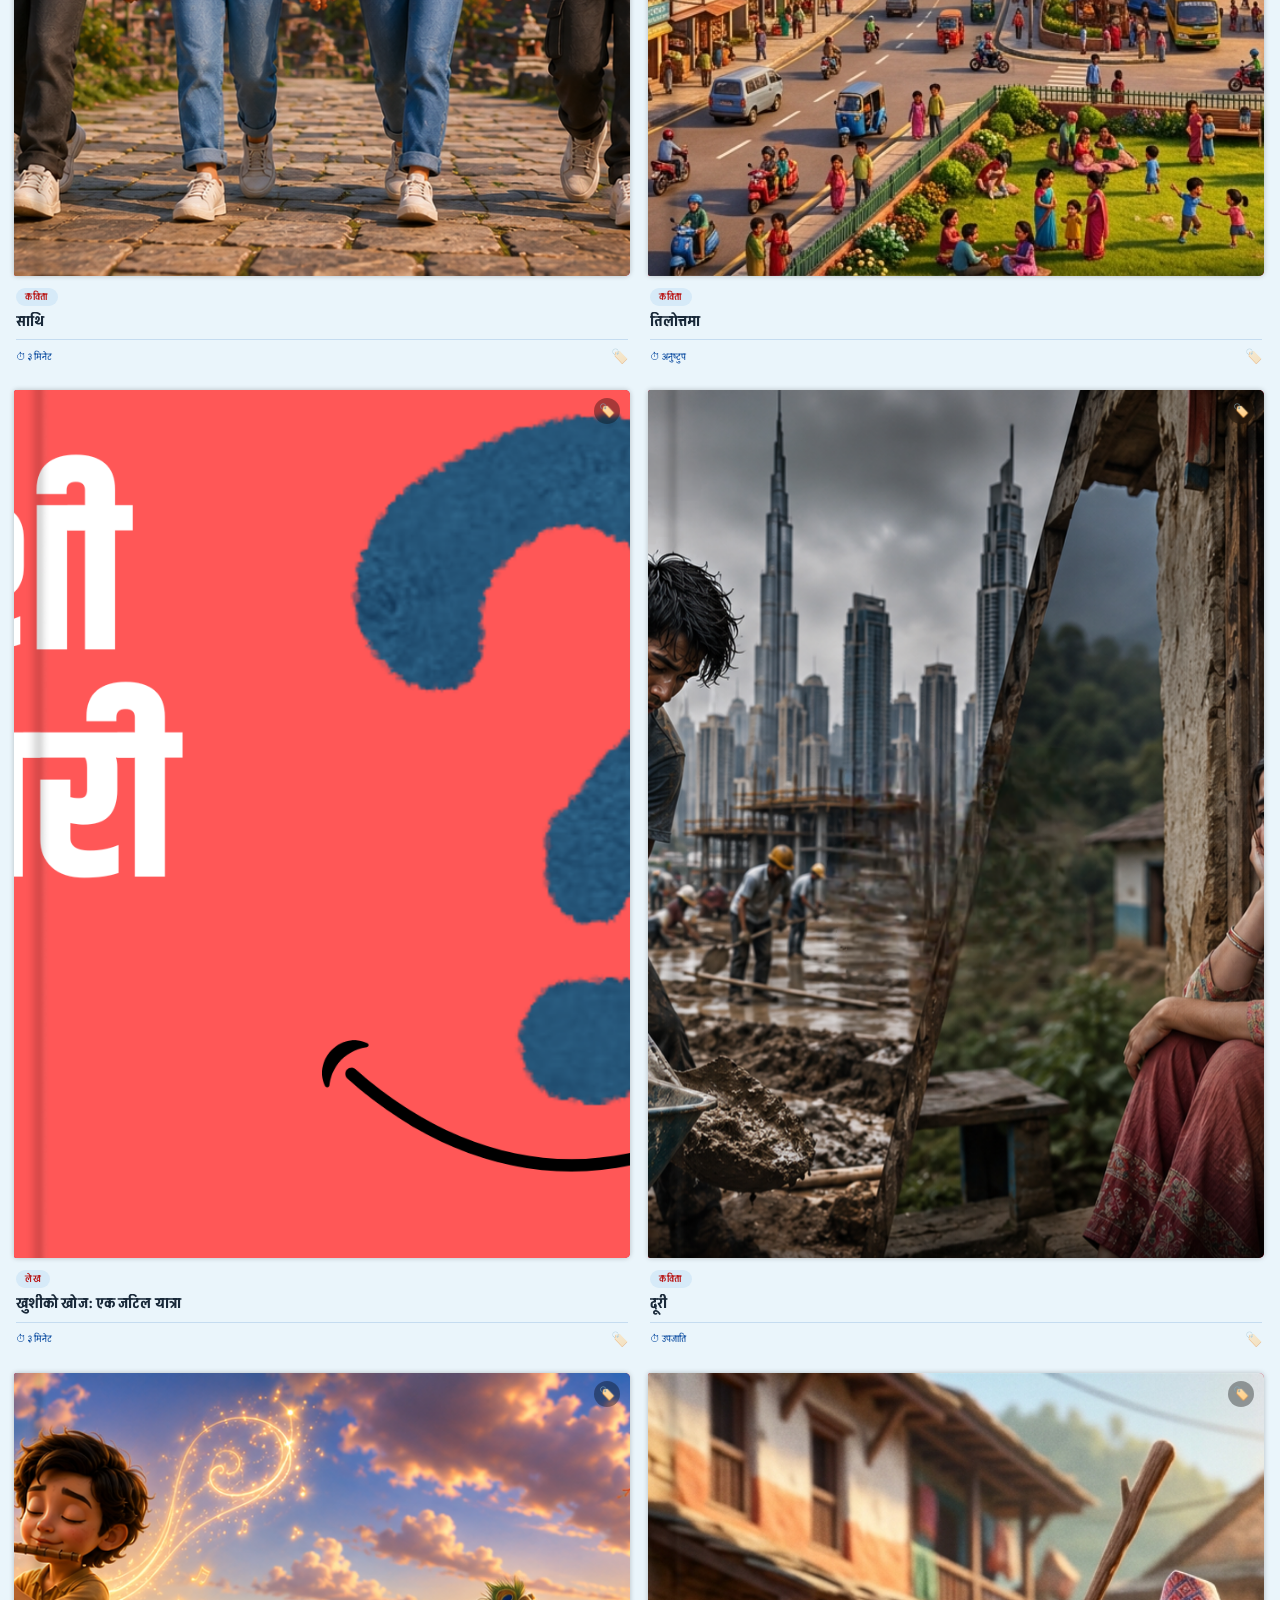
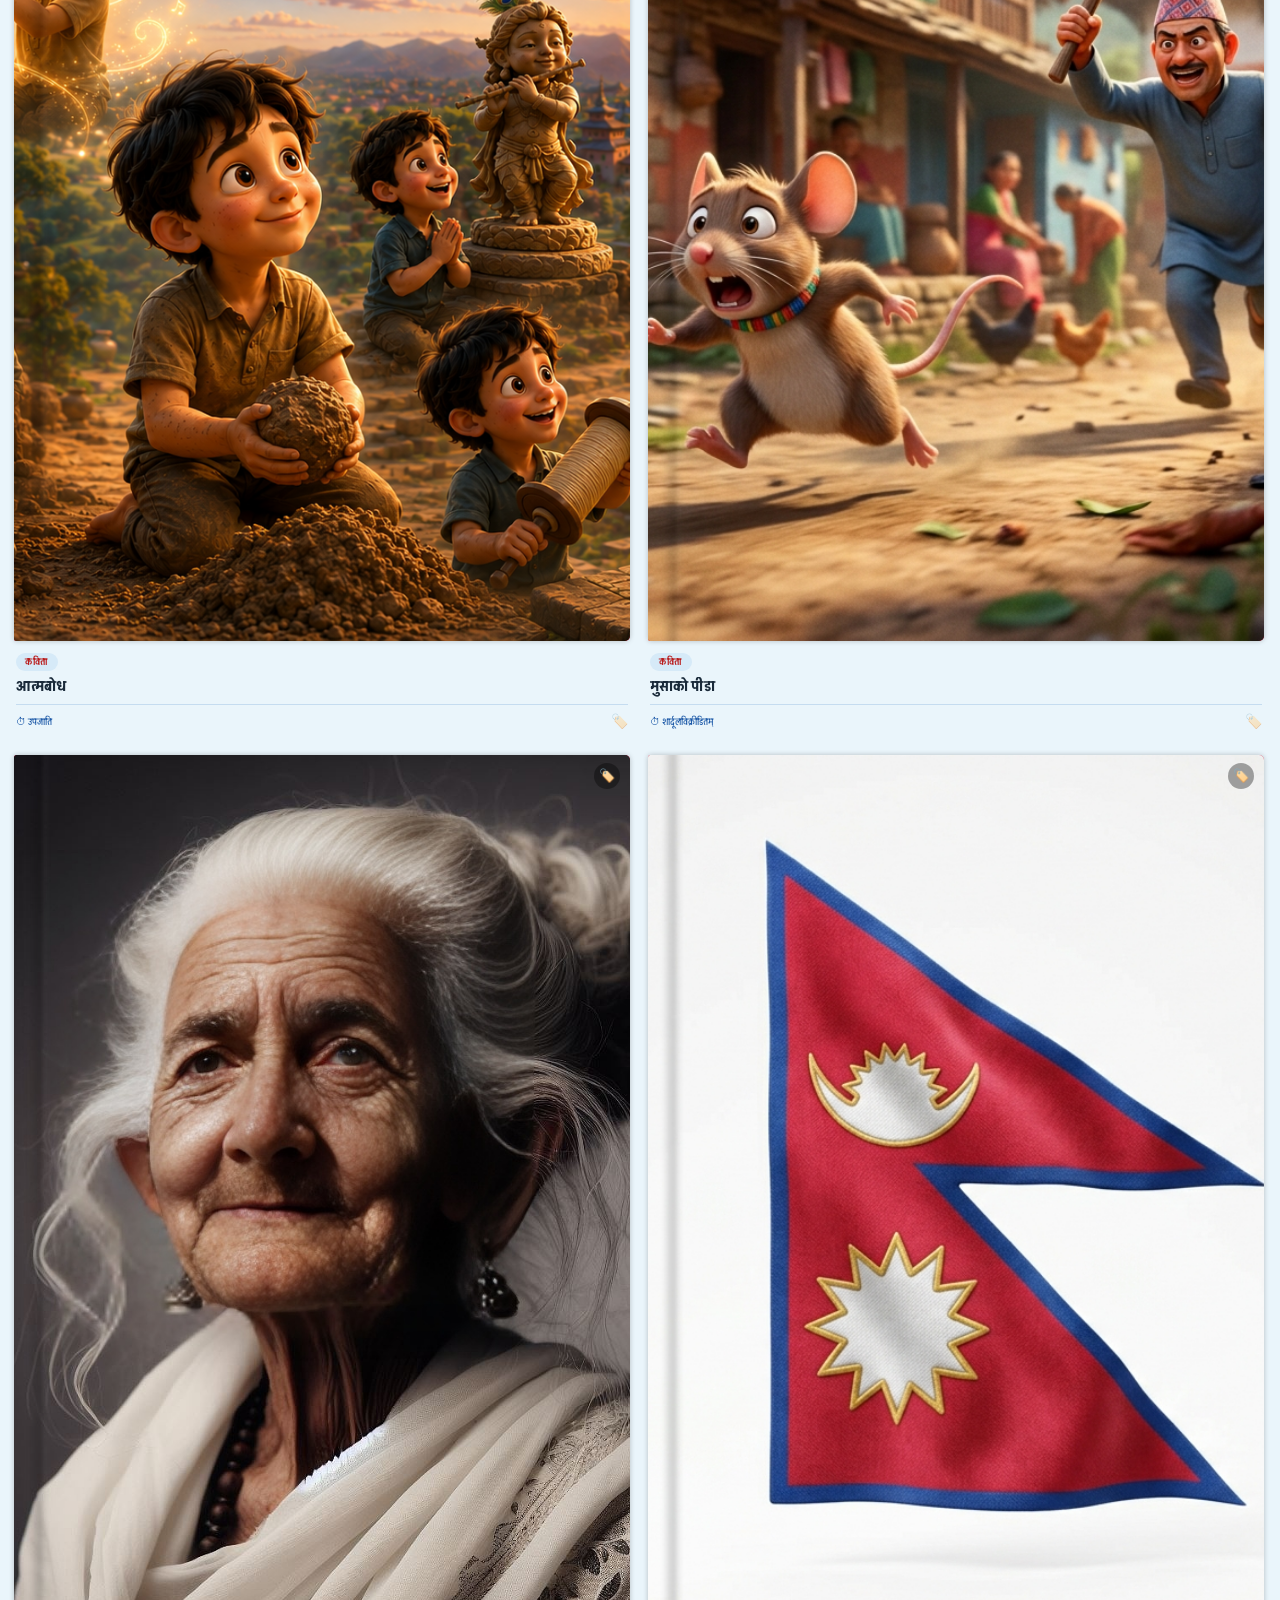
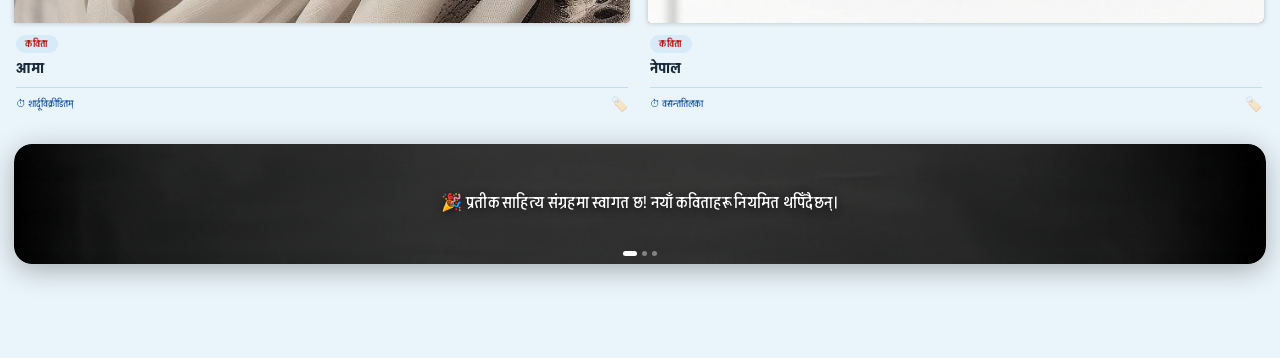
==== commit 96608a5e: "Update site from admin panel (ZIP) — 2026-10-06" ====
--- a/index.html
+++ b/index.html
@@ -104,11 +104,16 @@
   </div>
 </div>
 
+<!-- HERO / FEATURED SECTION (Swapping) -->
+<section class="hero-section" id="heroSection">
+  <div class="hero-slides" id="heroSlides">
+    <!-- Slides inserted by JS -->
+  </div>
+  <div class="hero-dots" id="heroDots"></div>
+</section>
+
 <!-- ALL WORKS SECTION -->
 <section class="content-section">
-  <div class="section-header">
-    <h2 class="section-title" id="allWorksTitle" data-en="All Works" data-ne="सबै रचनाहरू">सबै रचनाहरू</h2>
-  </div>
   <div class="cards-grid" id="allCards">
     <!-- Cards inserted by JS -->
   </div>
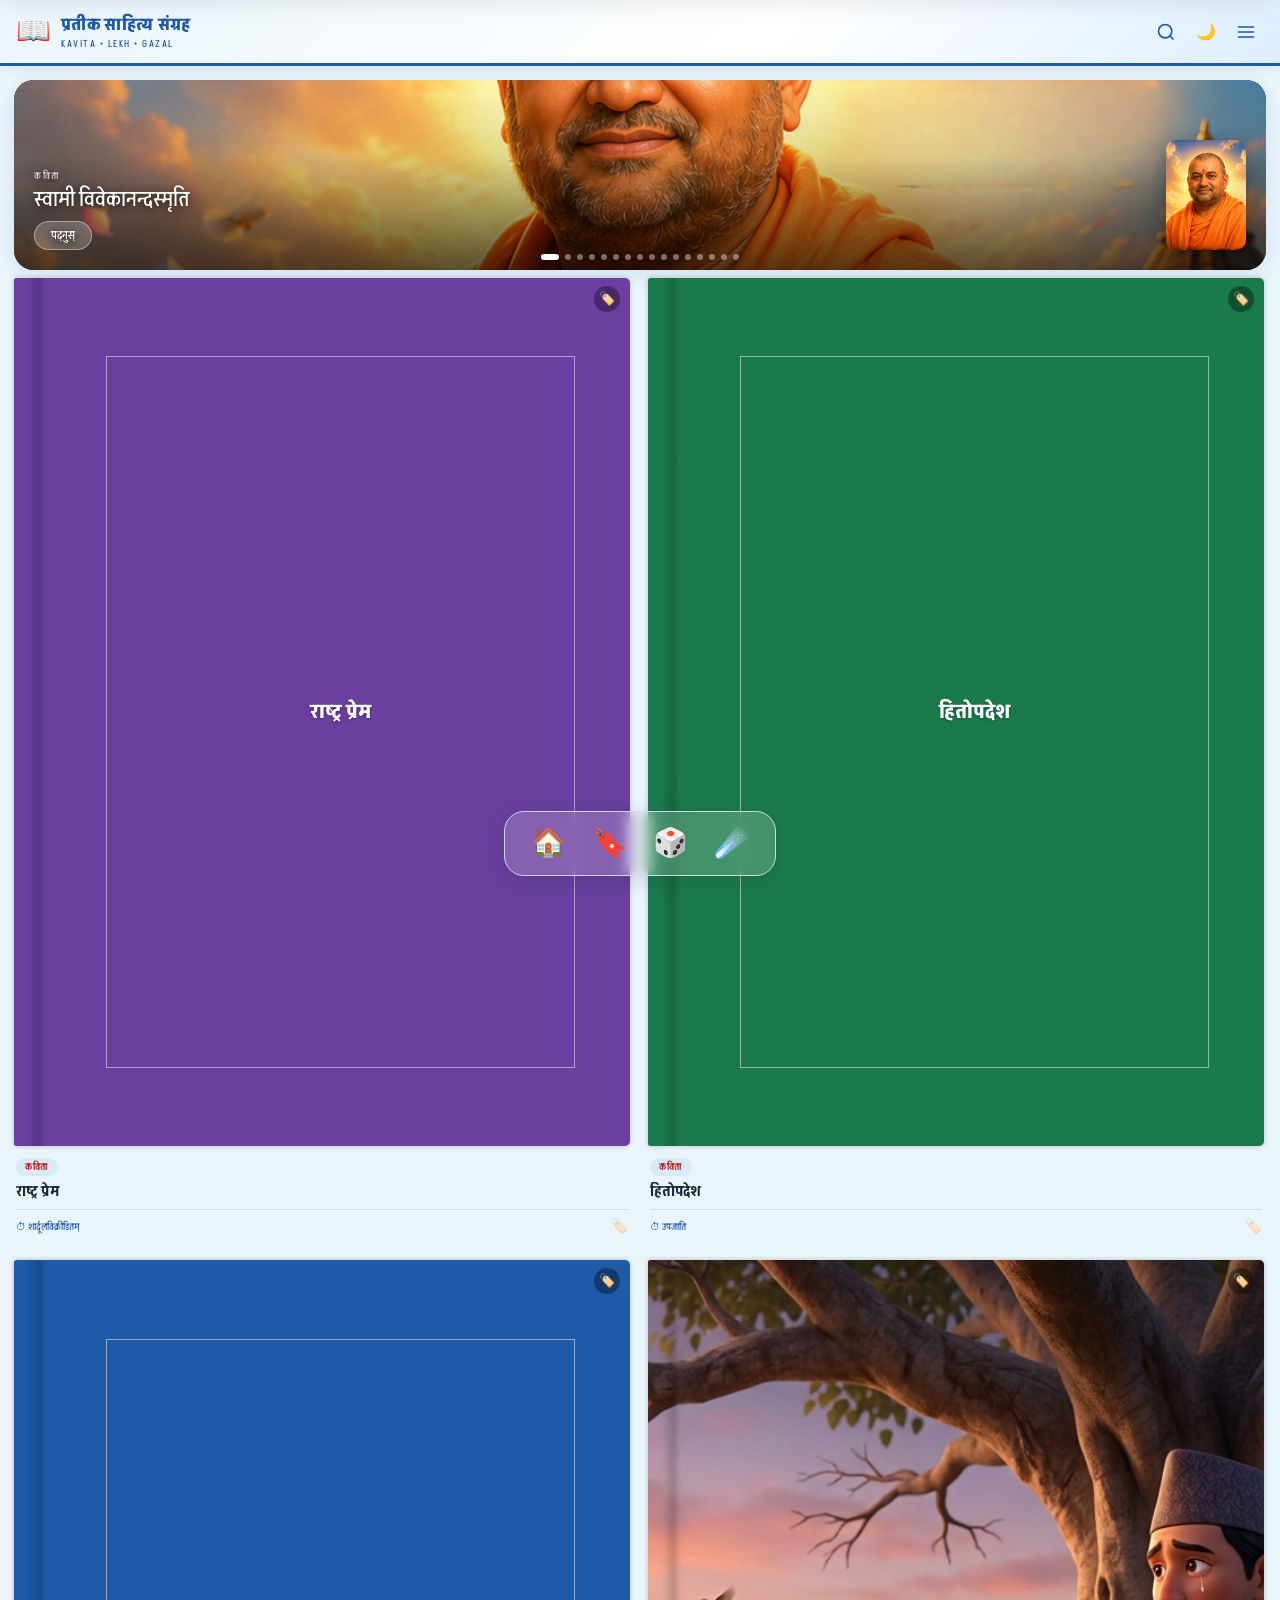
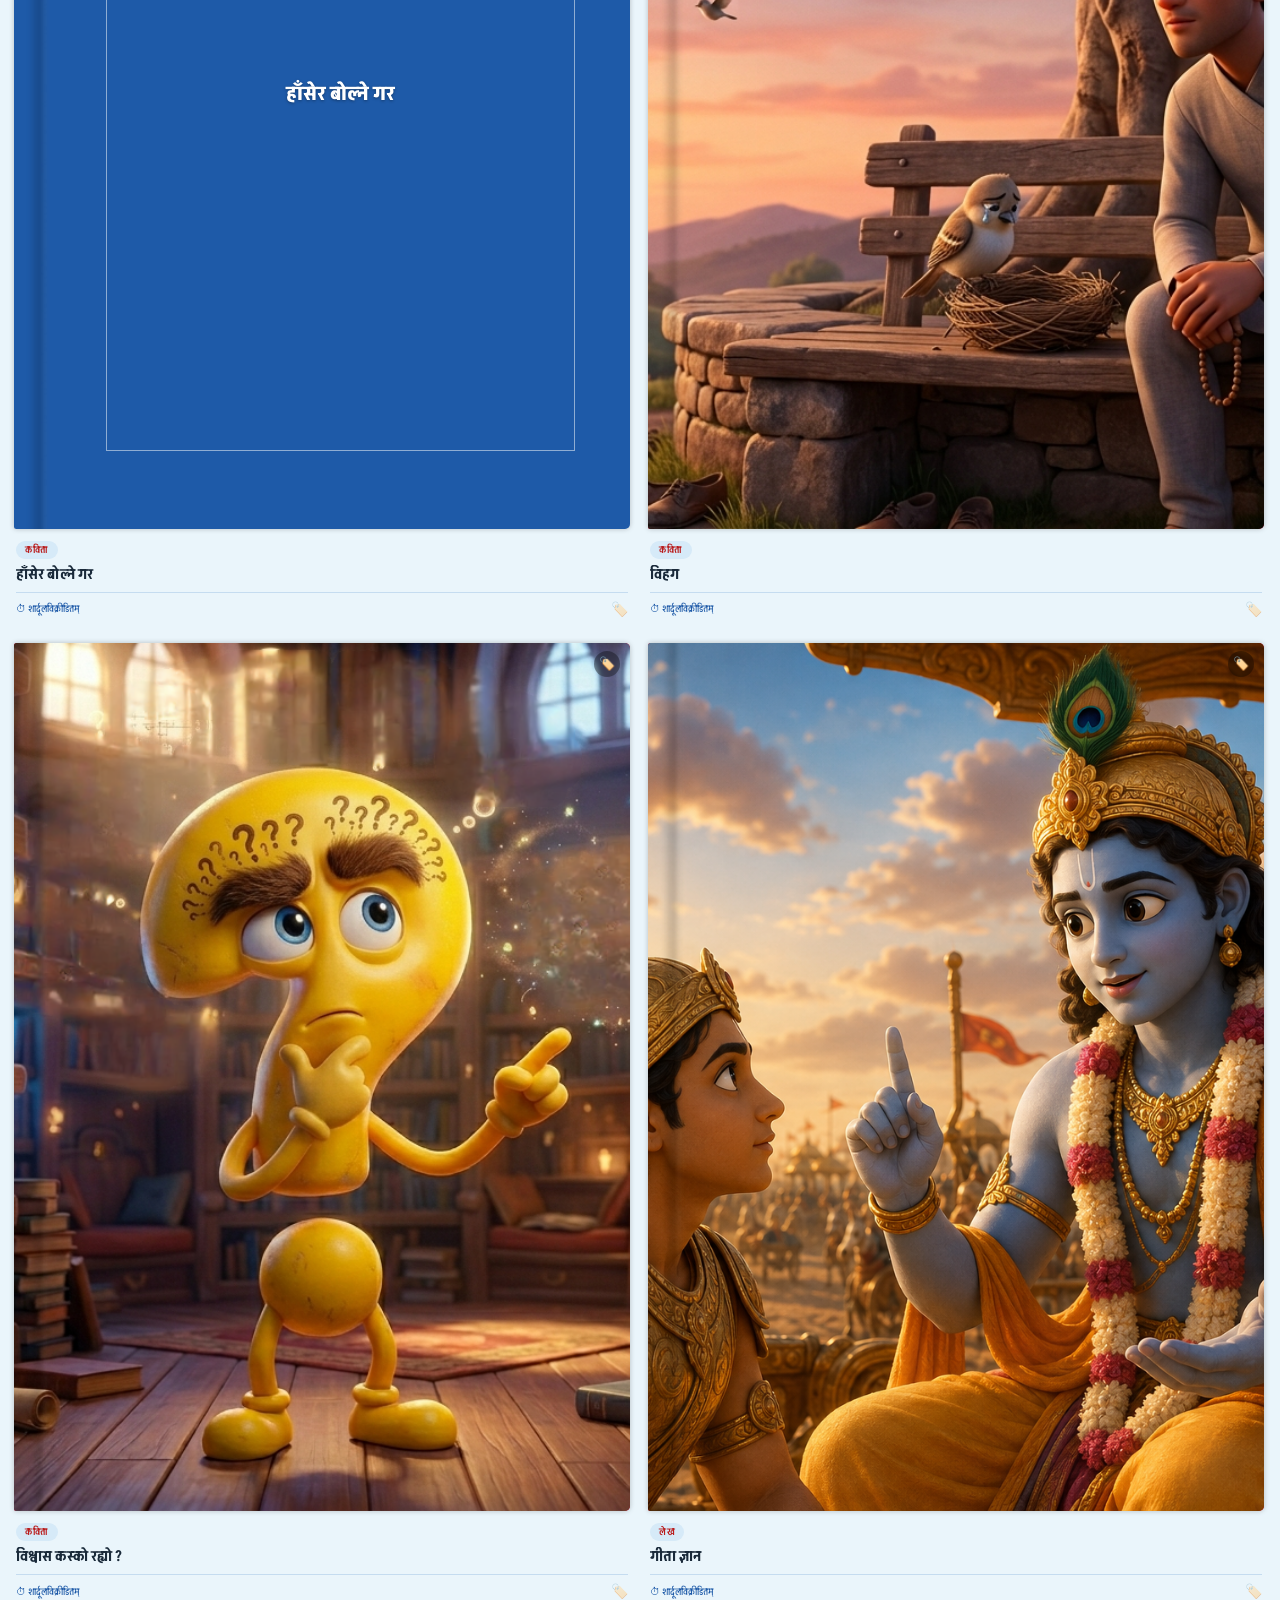
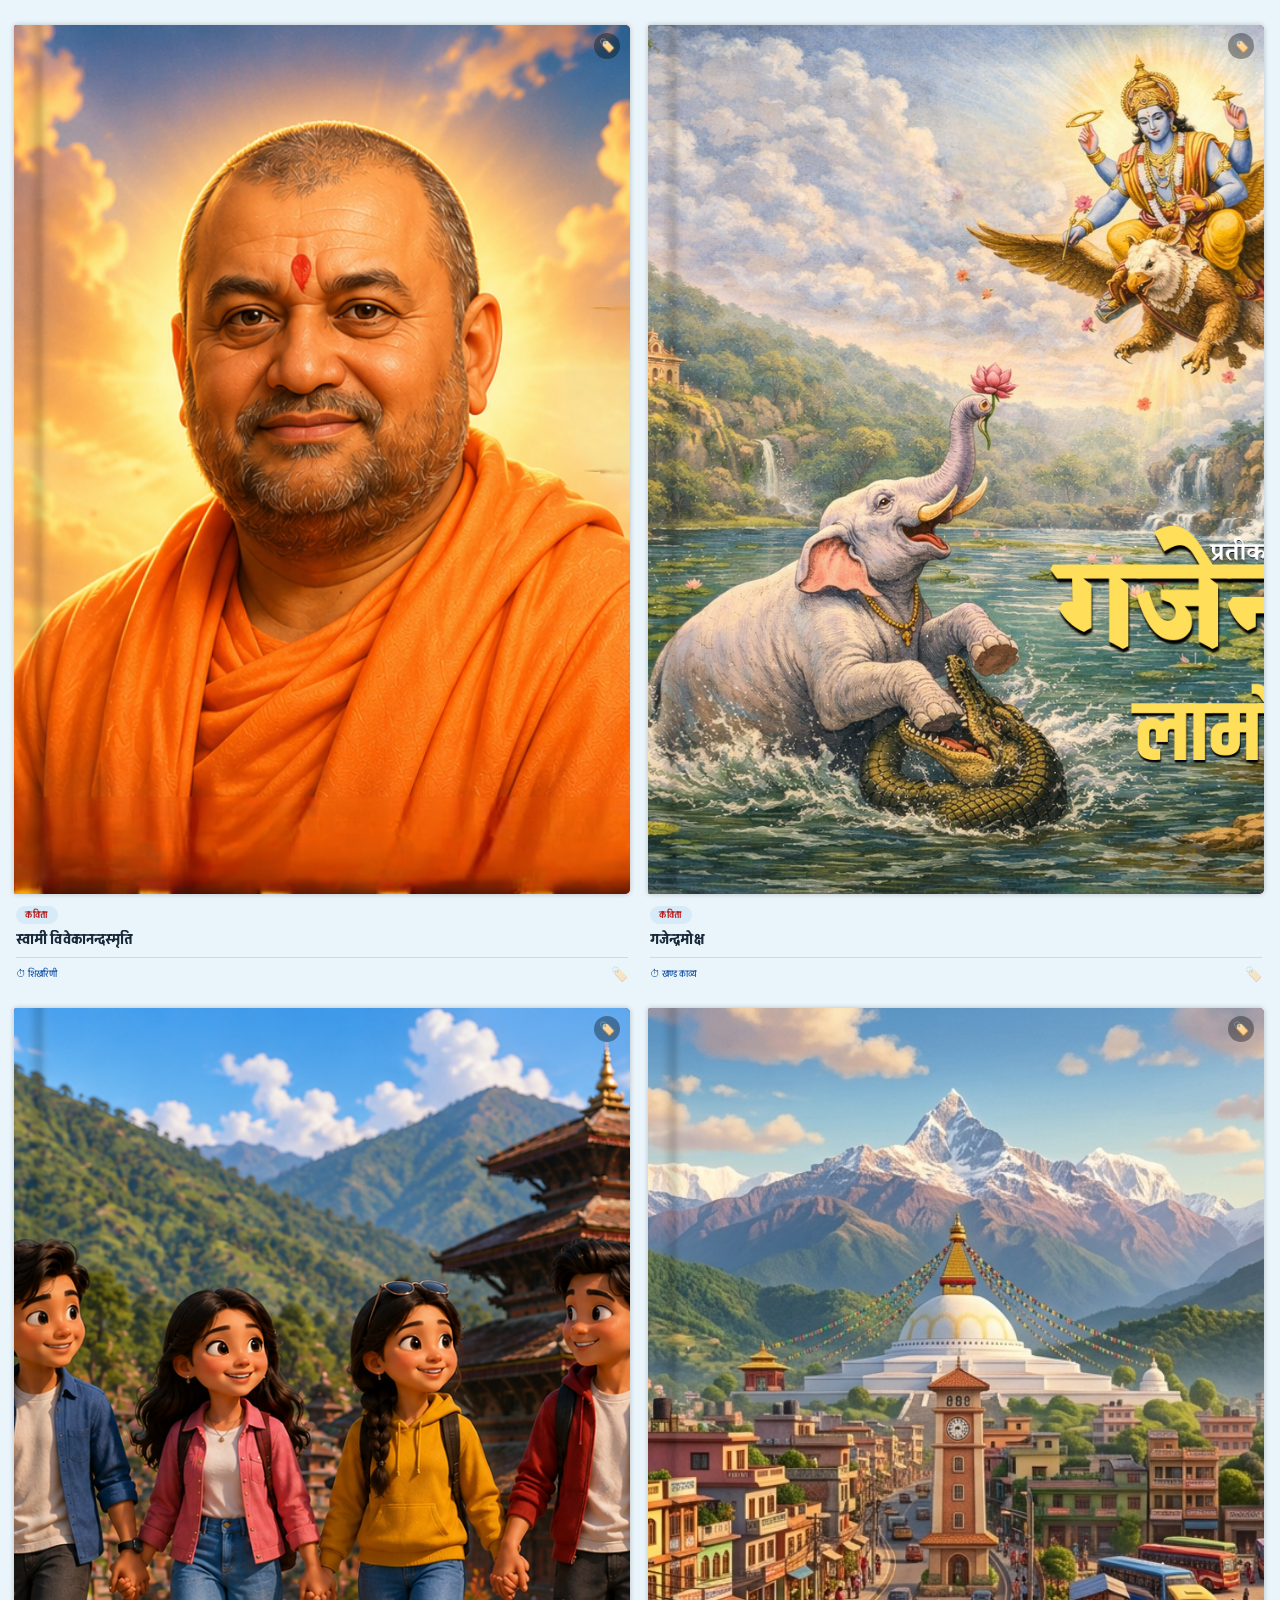
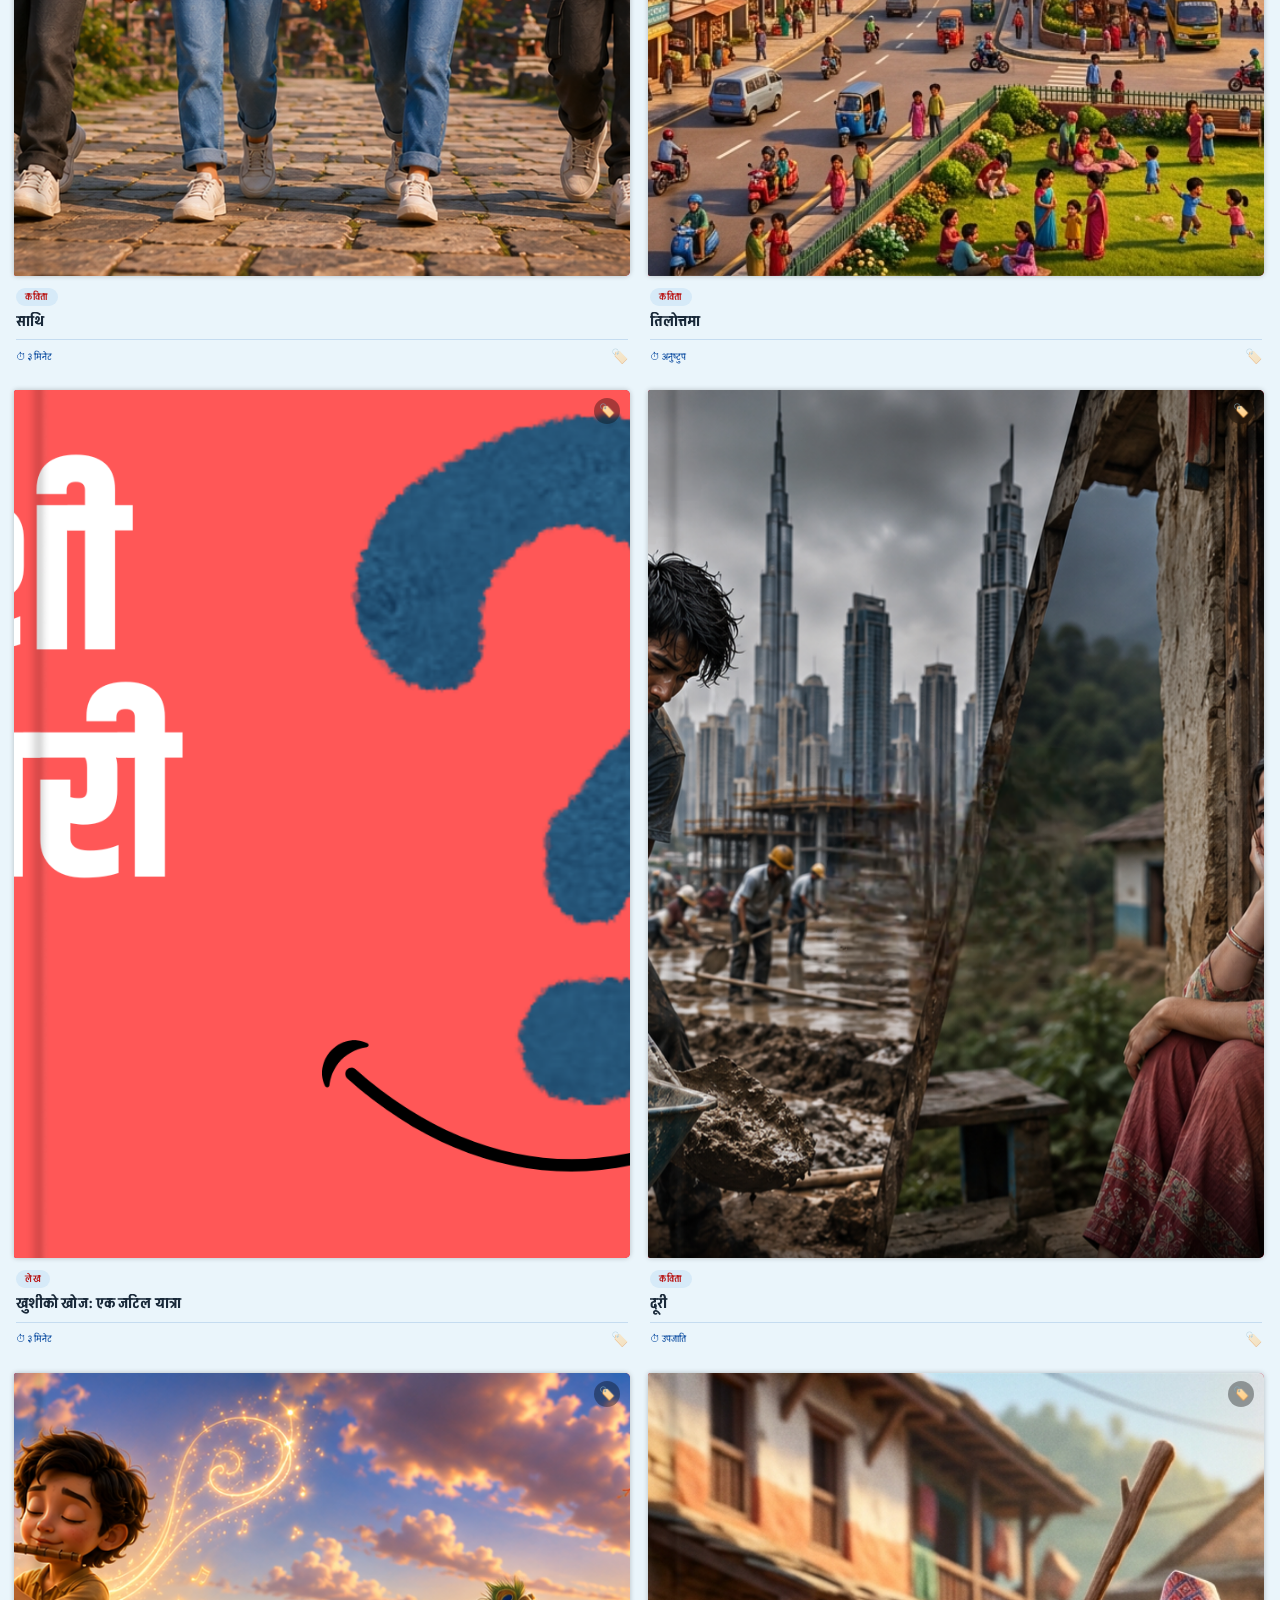
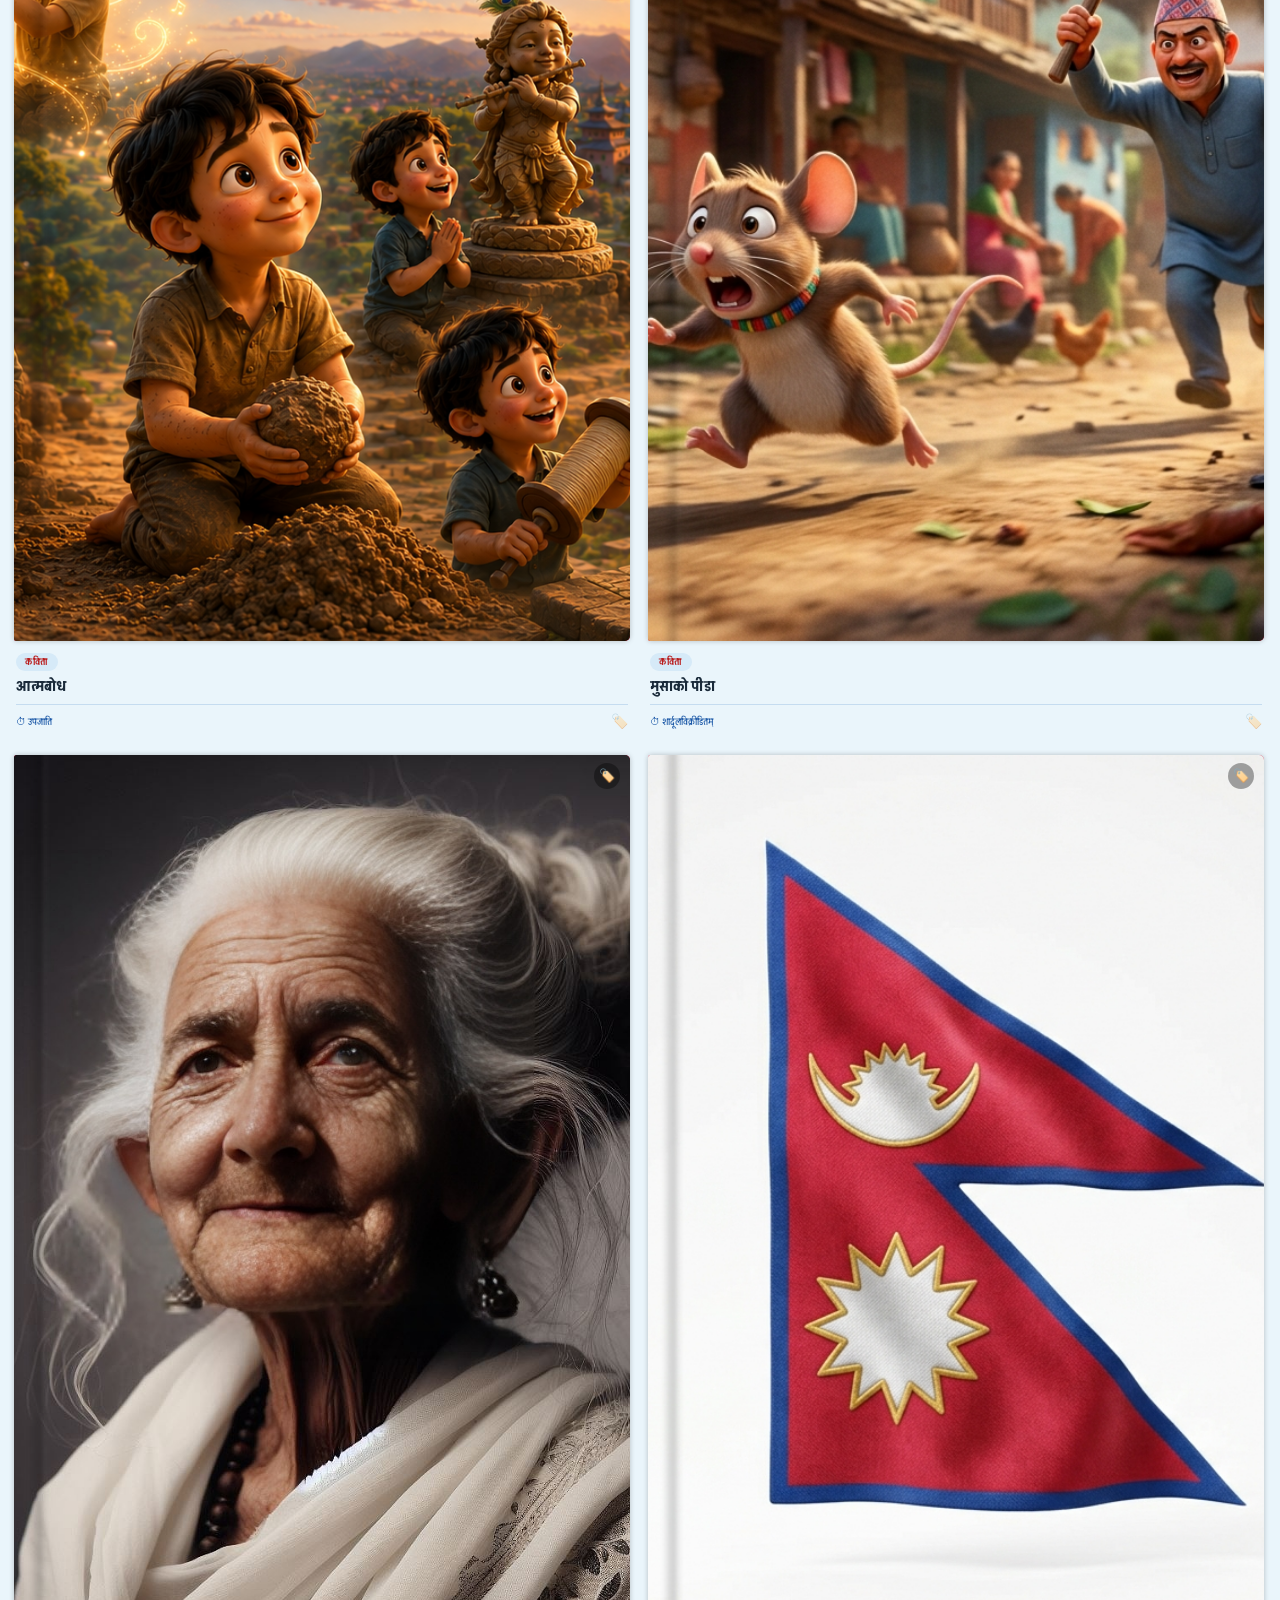
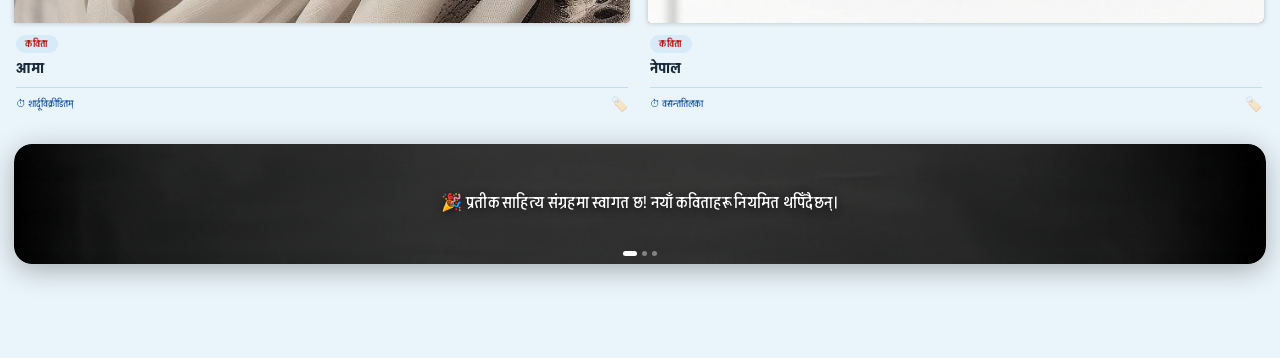
==== commit 942fae9e: "Update site from admin panel (ZIP) — 2026-10-06" ====
--- a/index.html
+++ b/index.html
@@ -173,6 +173,30 @@
   </div>
 </div>
 
+<!-- RANDOM CARD STACK MODAL -->
+<div class="modal-overlay" id="randomModal">
+  <div class="modal-content">
+    <header class="header modal-site-header">
+      <div class="header-left" onclick="closeRandomStack()" style="cursor:pointer" title="गृहपृष्ठ">
+        <div class="logo-icon">📖</div>
+        <div class="logo-text">
+          <span class="logo-main">प्रतीक साहित्य संग्रह</span>
+          <span class="logo-sub">Kavita • Lekh • Gazal</span>
+        </div>
+      </div>
+      <div class="header-right">
+        <button class="icon-btn" onclick="shuffleRandomStack()" title="मिसाउनुस्">🎲</button>
+      </div>
+    </header>
+    <div class="rc-wrap">
+      <h3 class="rc-heading">🎲 अनियमित कविता</h3>
+      <div class="rc-stage" id="rcStage"></div>
+      <div class="rc-title" id="rcTitle"></div>
+      <div class="rc-hint">मन परेको कभरमा छुनुस् — कविता खुल्छ। औँलाले swipe पनि गर्न सकिन्छ।</div>
+    </div>
+  </div>
+</div>
+
 <!-- BOOKMARKS MODAL -->
 <div class="modal-overlay" id="bookmarkModal">
   <div class="modal-content">
--- a/css/style.css
+++ b/css/style.css
@@ -1195,3 +1195,51 @@
   0%,100% { background-position: 0% 50%; }
   50%      { background-position: 100% 50%; }
 }
+
+
+/* ===== RANDOM CARD STACK (कभर कार्ड स्ट्याक) ===== */
+.rc-wrap { padding: 8px 16px 40px; text-align: center; }
+.rc-heading { margin: 14px 0 0; color: var(--text); font-size: 20px; }
+.rc-stage {
+  position: relative;
+  width: min(72vw, 300px);
+  aspect-ratio: 3 / 4;
+  margin: 34px auto 26px;
+  perspective: 1000px;
+  touch-action: pan-y;
+  user-select: none;
+  -webkit-user-select: none;
+}
+.rc-card {
+  position: absolute;
+  inset: 0;
+  border-radius: 16px;
+  overflow: hidden;
+  cursor: pointer;
+  box-shadow: 0 2px 14px rgba(0,0,0,0.38);
+  transition: transform 0.55s cubic-bezier(0.4,0,0.2,1), opacity 0.55s ease;
+  will-change: transform, opacity;
+  -webkit-tap-highlight-color: transparent;
+}
+.rc-card .book-face { border-radius: 16px; }
+.rc-card .book-text-title { font-size: clamp(18px, 6vw, 26px); }
+.rc-card::before {
+  content: "";
+  position: absolute;
+  inset: 0;
+  z-index: 3;
+  background: #000;
+  opacity: var(--rc-dim, 0);
+  transition: opacity 0.55s ease;
+  pointer-events: none;
+}
+.rc-title {
+  min-height: 28px;
+  font-size: 20px;
+  font-weight: 700;
+  color: var(--text);
+  padding: 0 8px;
+}
+.rc-hint { margin-top: 6px; font-size: 13px; color: var(--text2); }
+
+#randomModal { z-index: 450; } /* कविता modal (500) माथि खुलोस् */
--- a/css/print.css
+++ b/css/print.css
@@ -1,6 +1,6 @@
 @media print {
   .header, .bottom-nav, .category-tabs, .tag-filter-wrap,
-  .modal-header, .modal-site-header, .modal-actions, .share-modal, .toast,
+  .modal-header, .modal-site-header, #randomModal, .modal-actions, .share-modal, .toast,
   .hero-section, .section-header .random-btn,
   .card-read-btn, .dropdown-menu, .search-bar-wrap { display: none !important; }
 
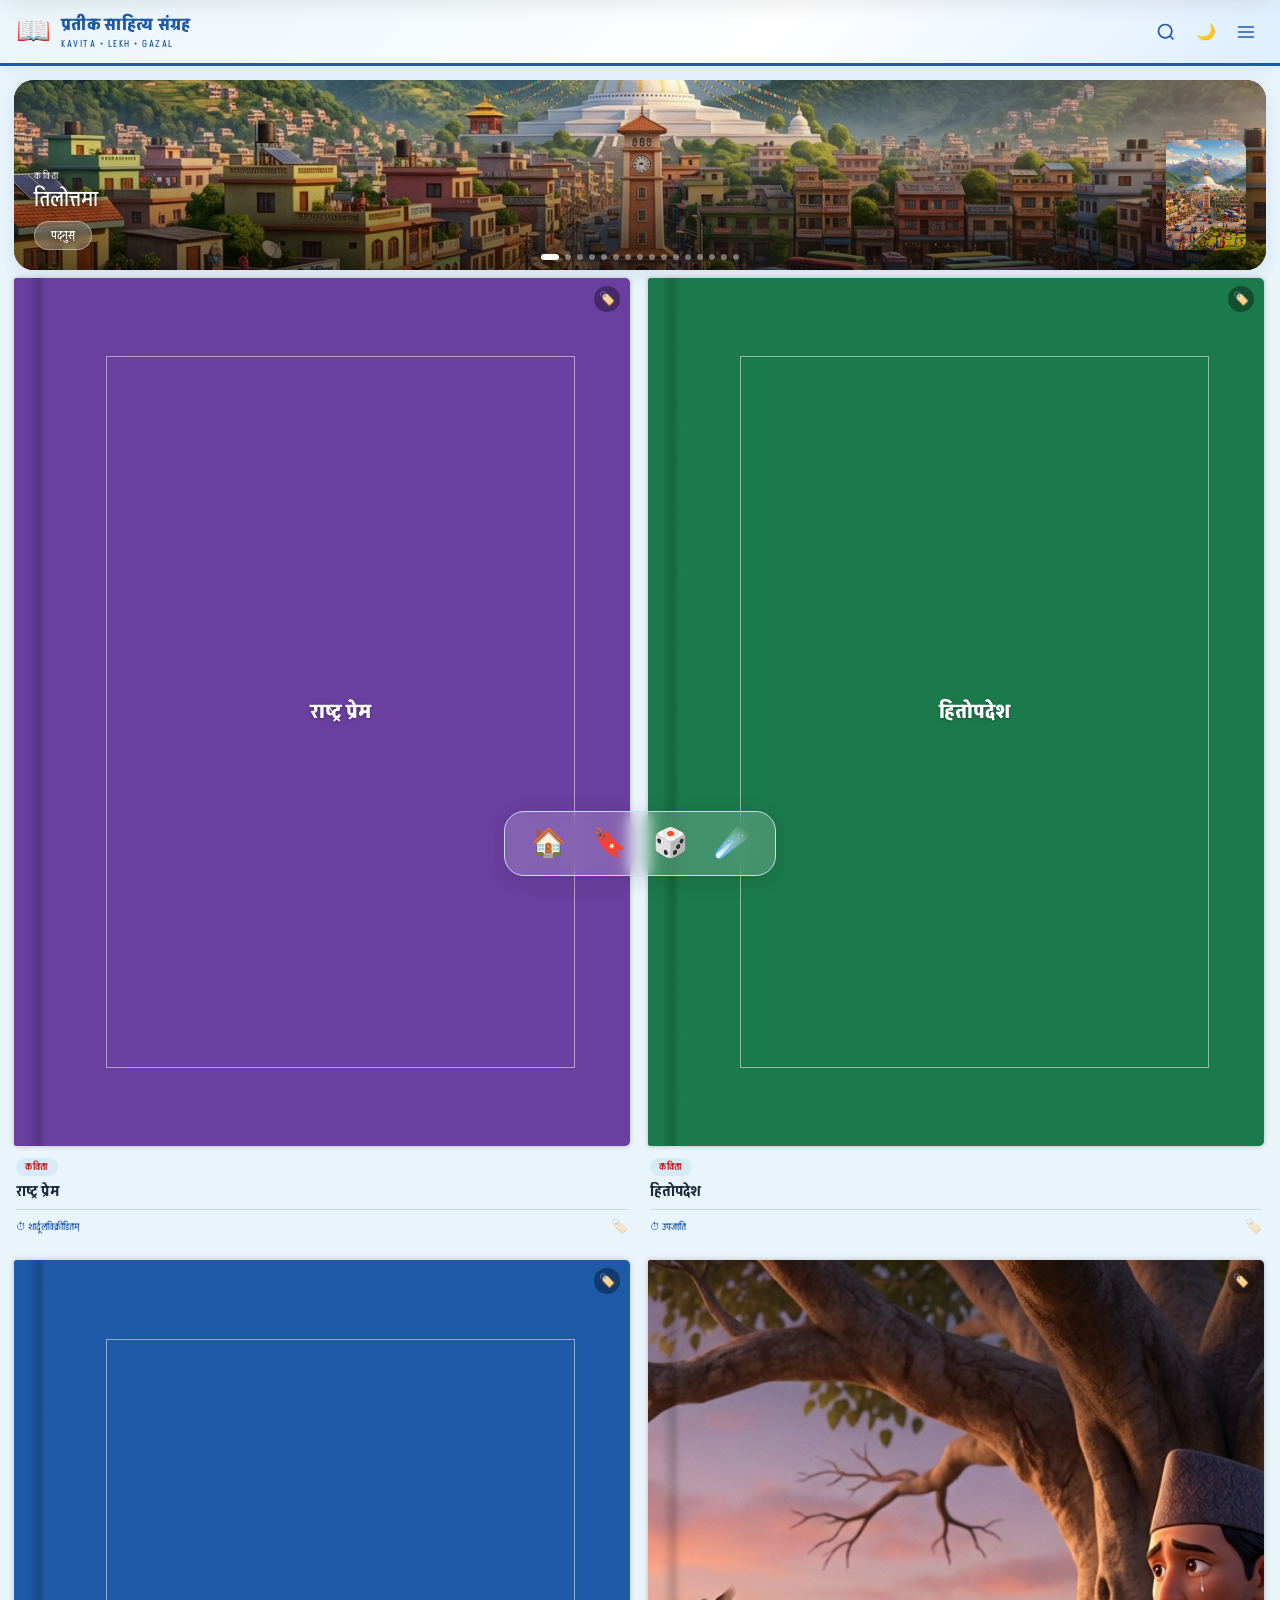
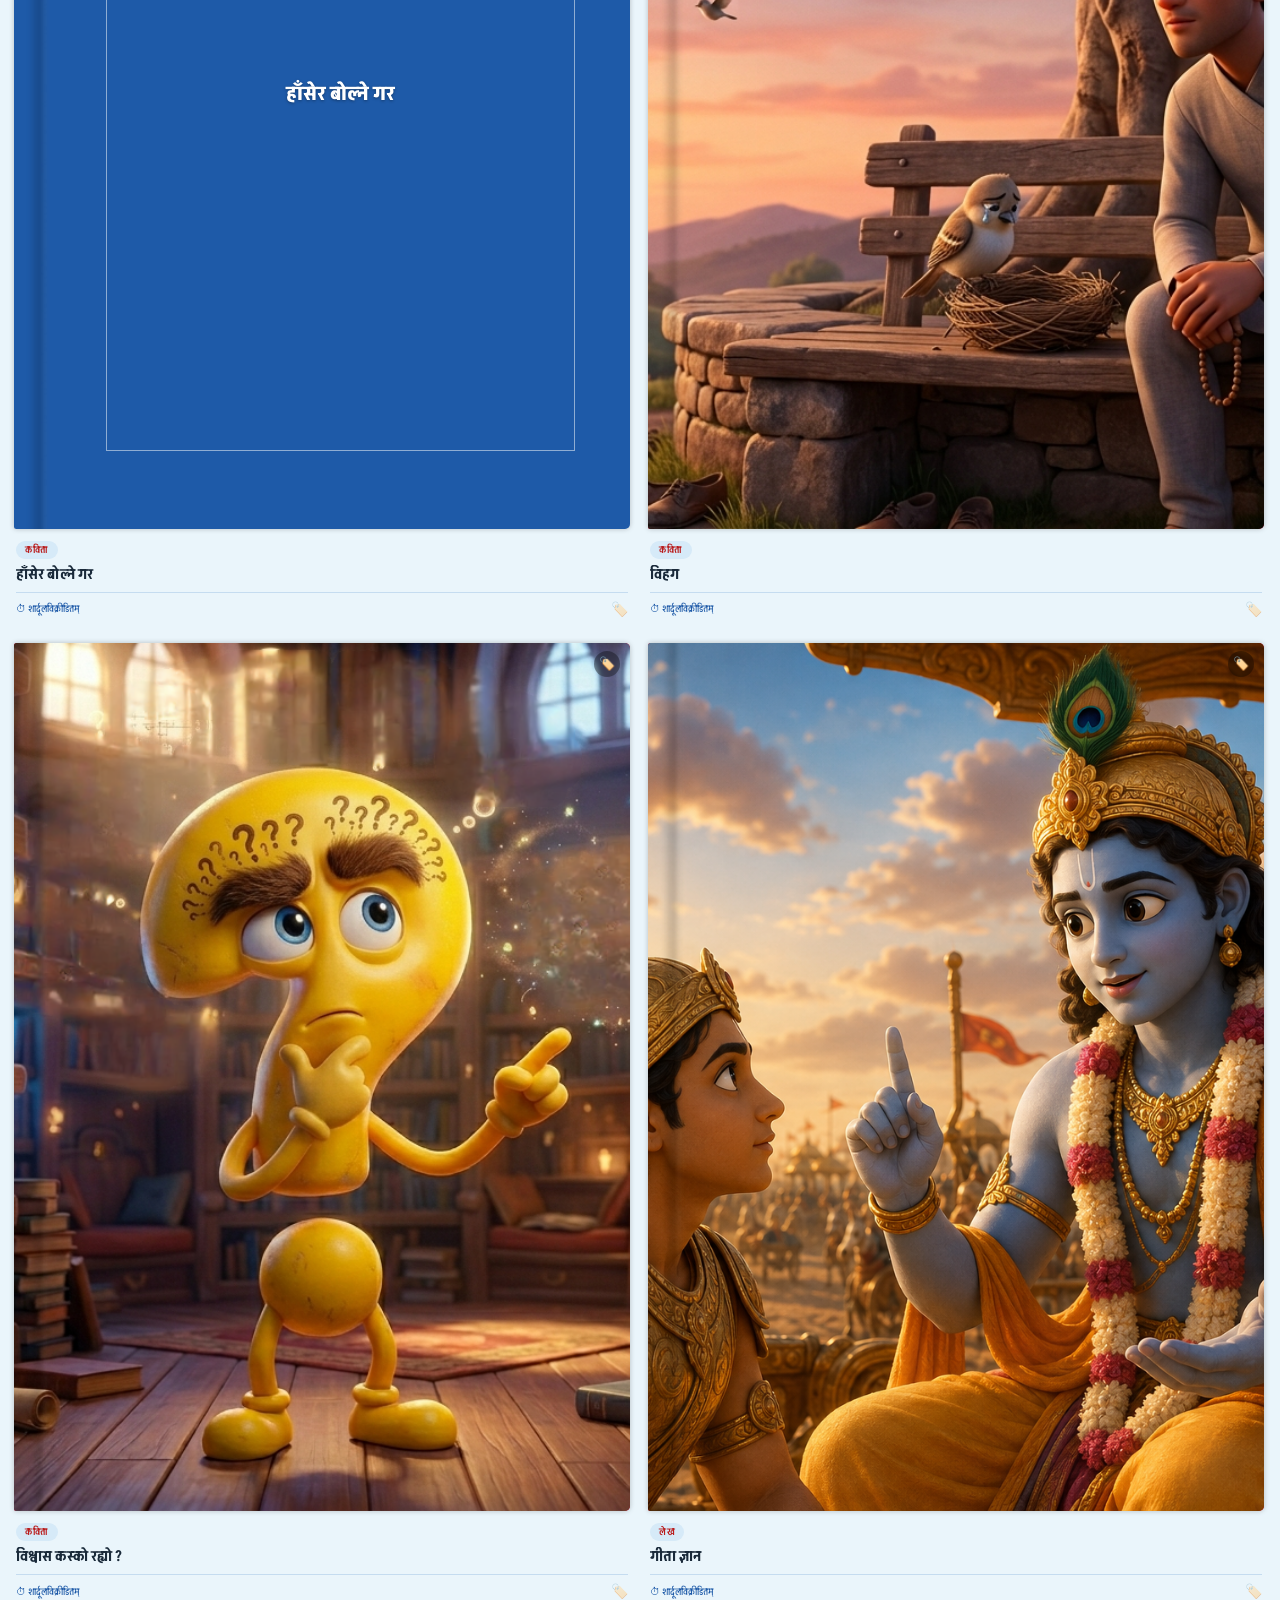
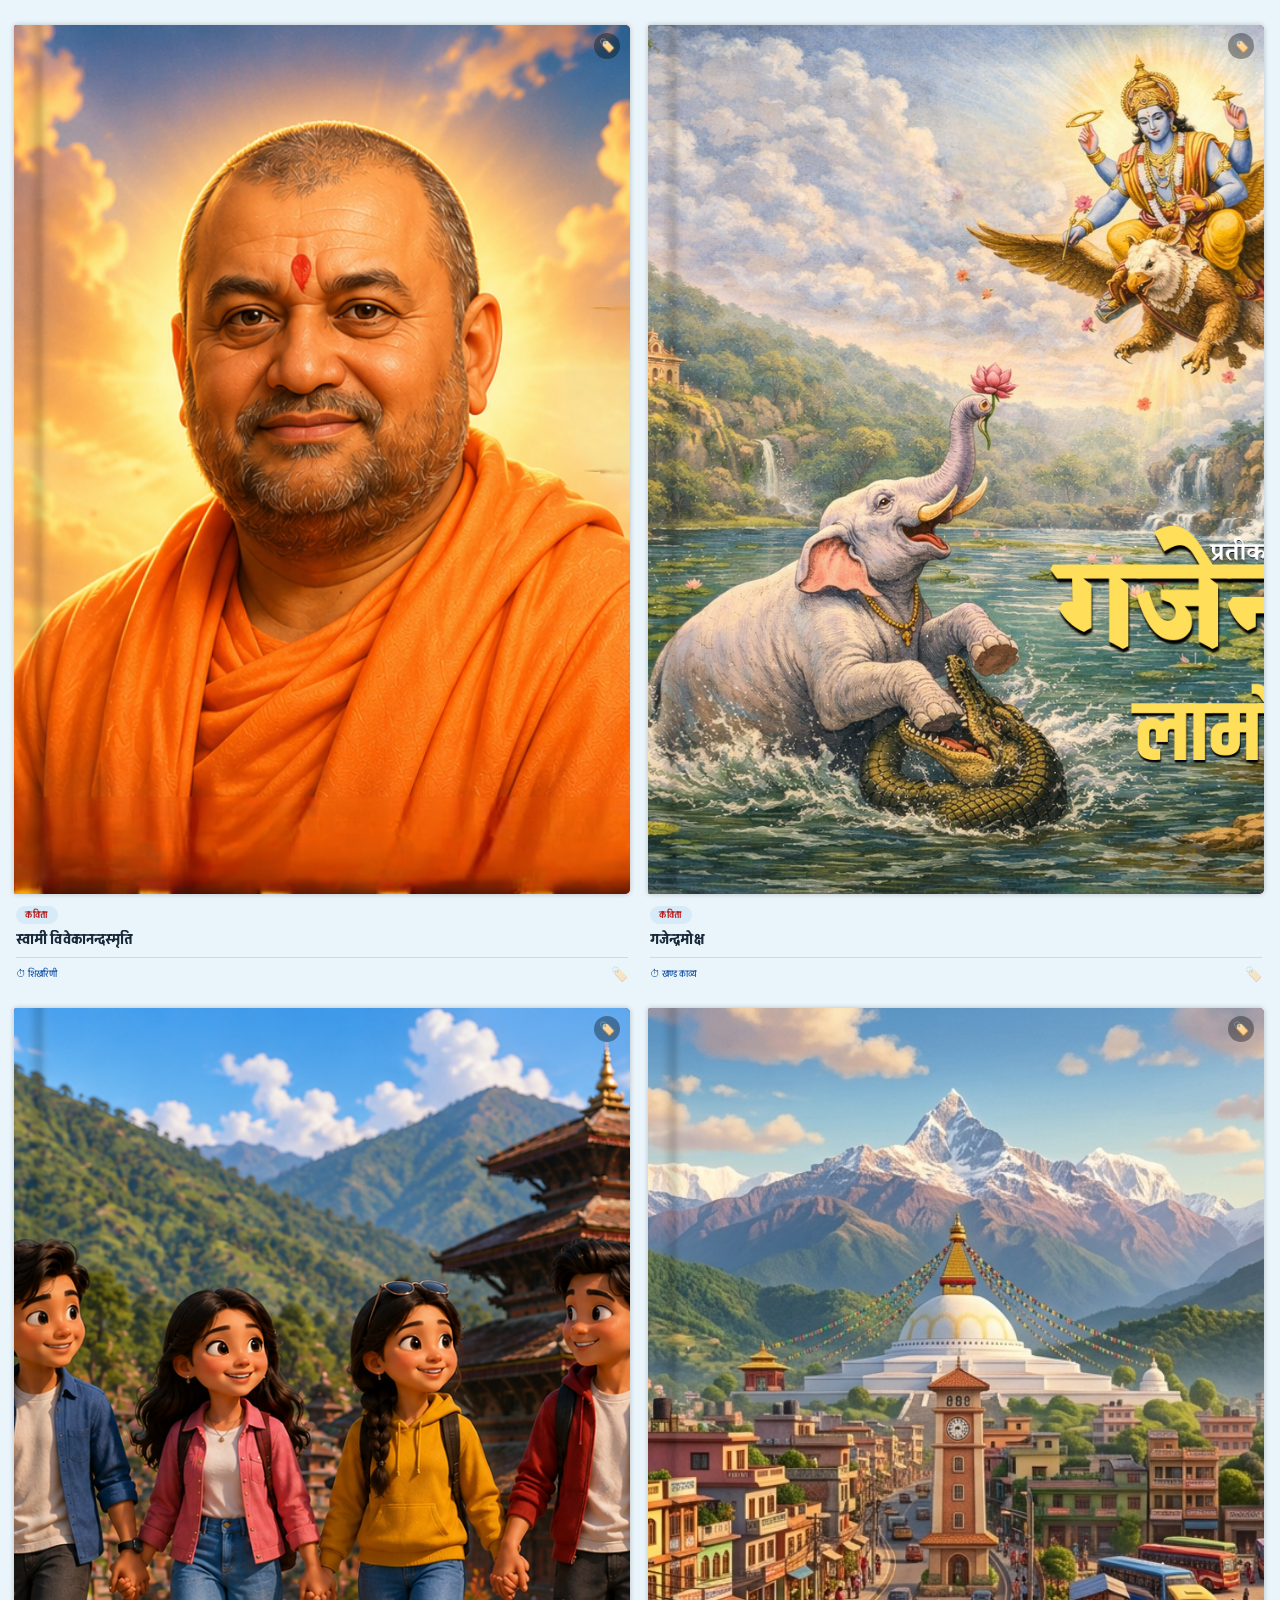
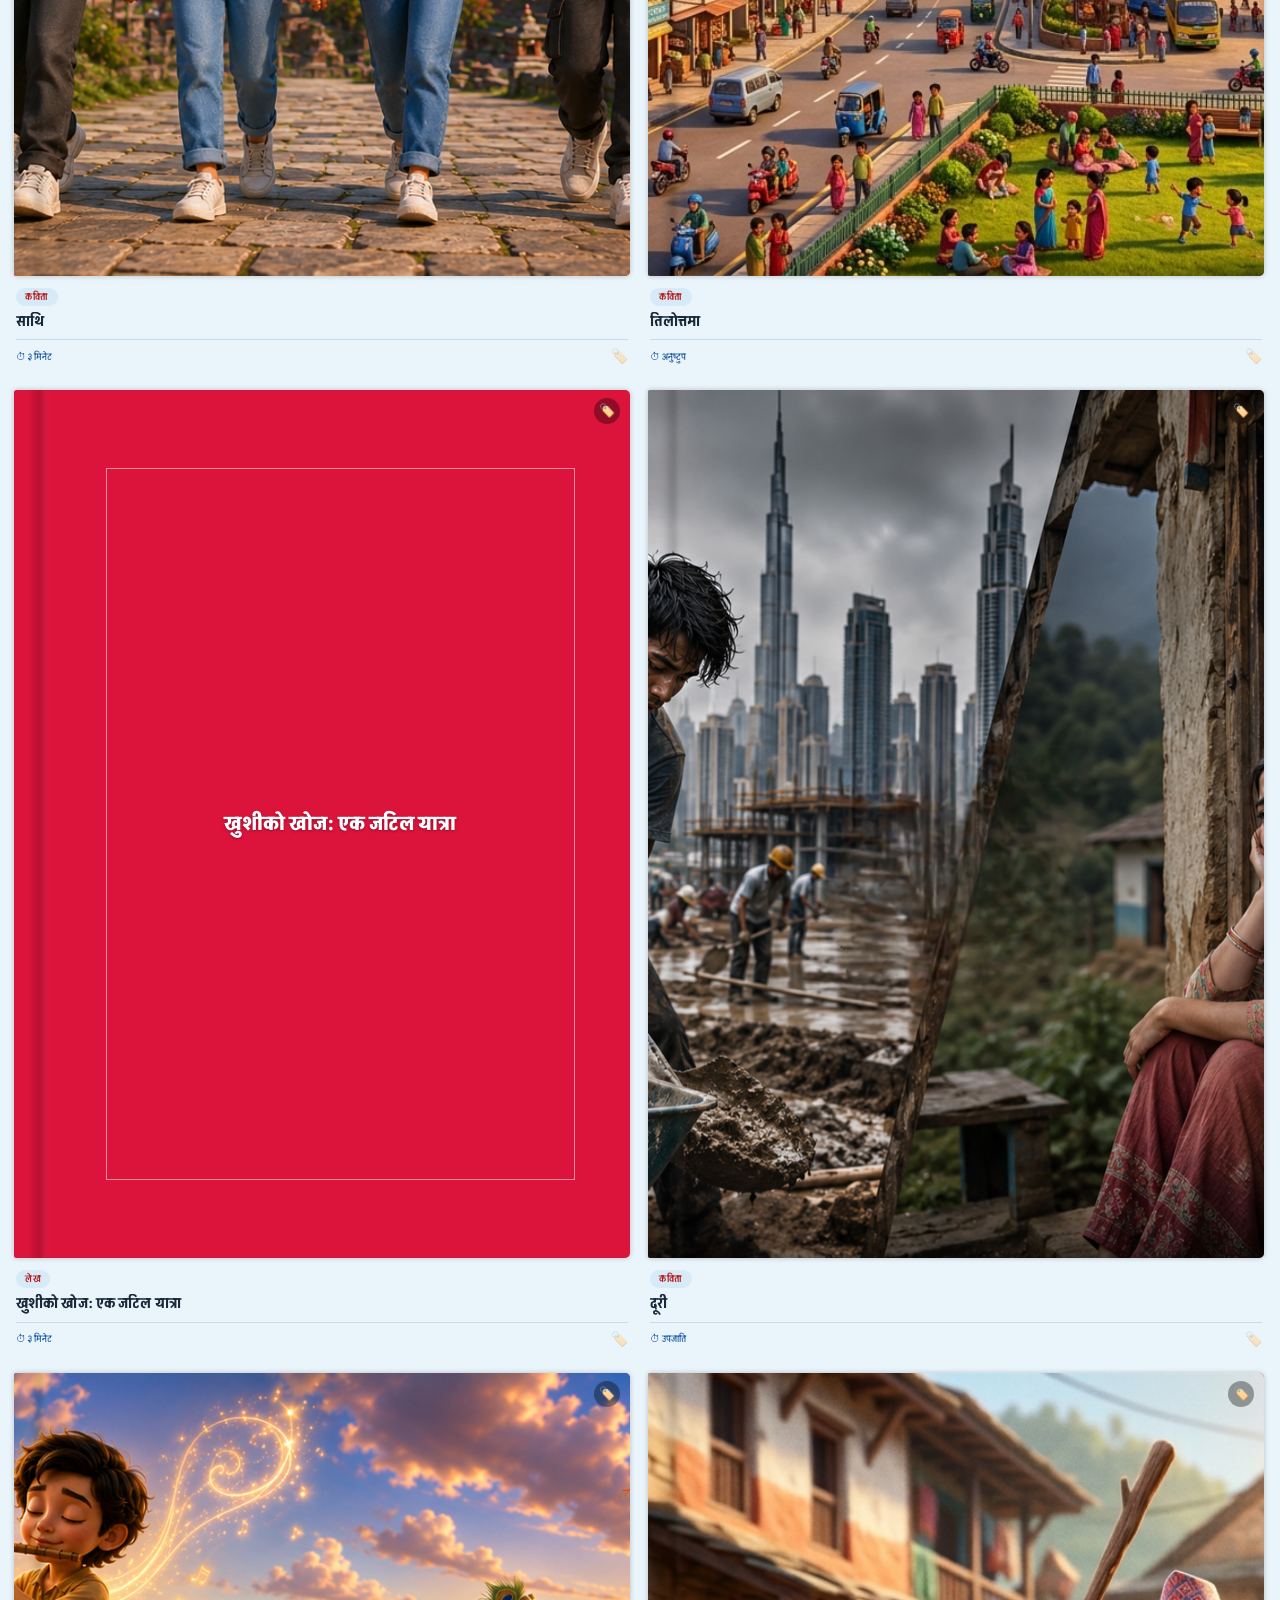
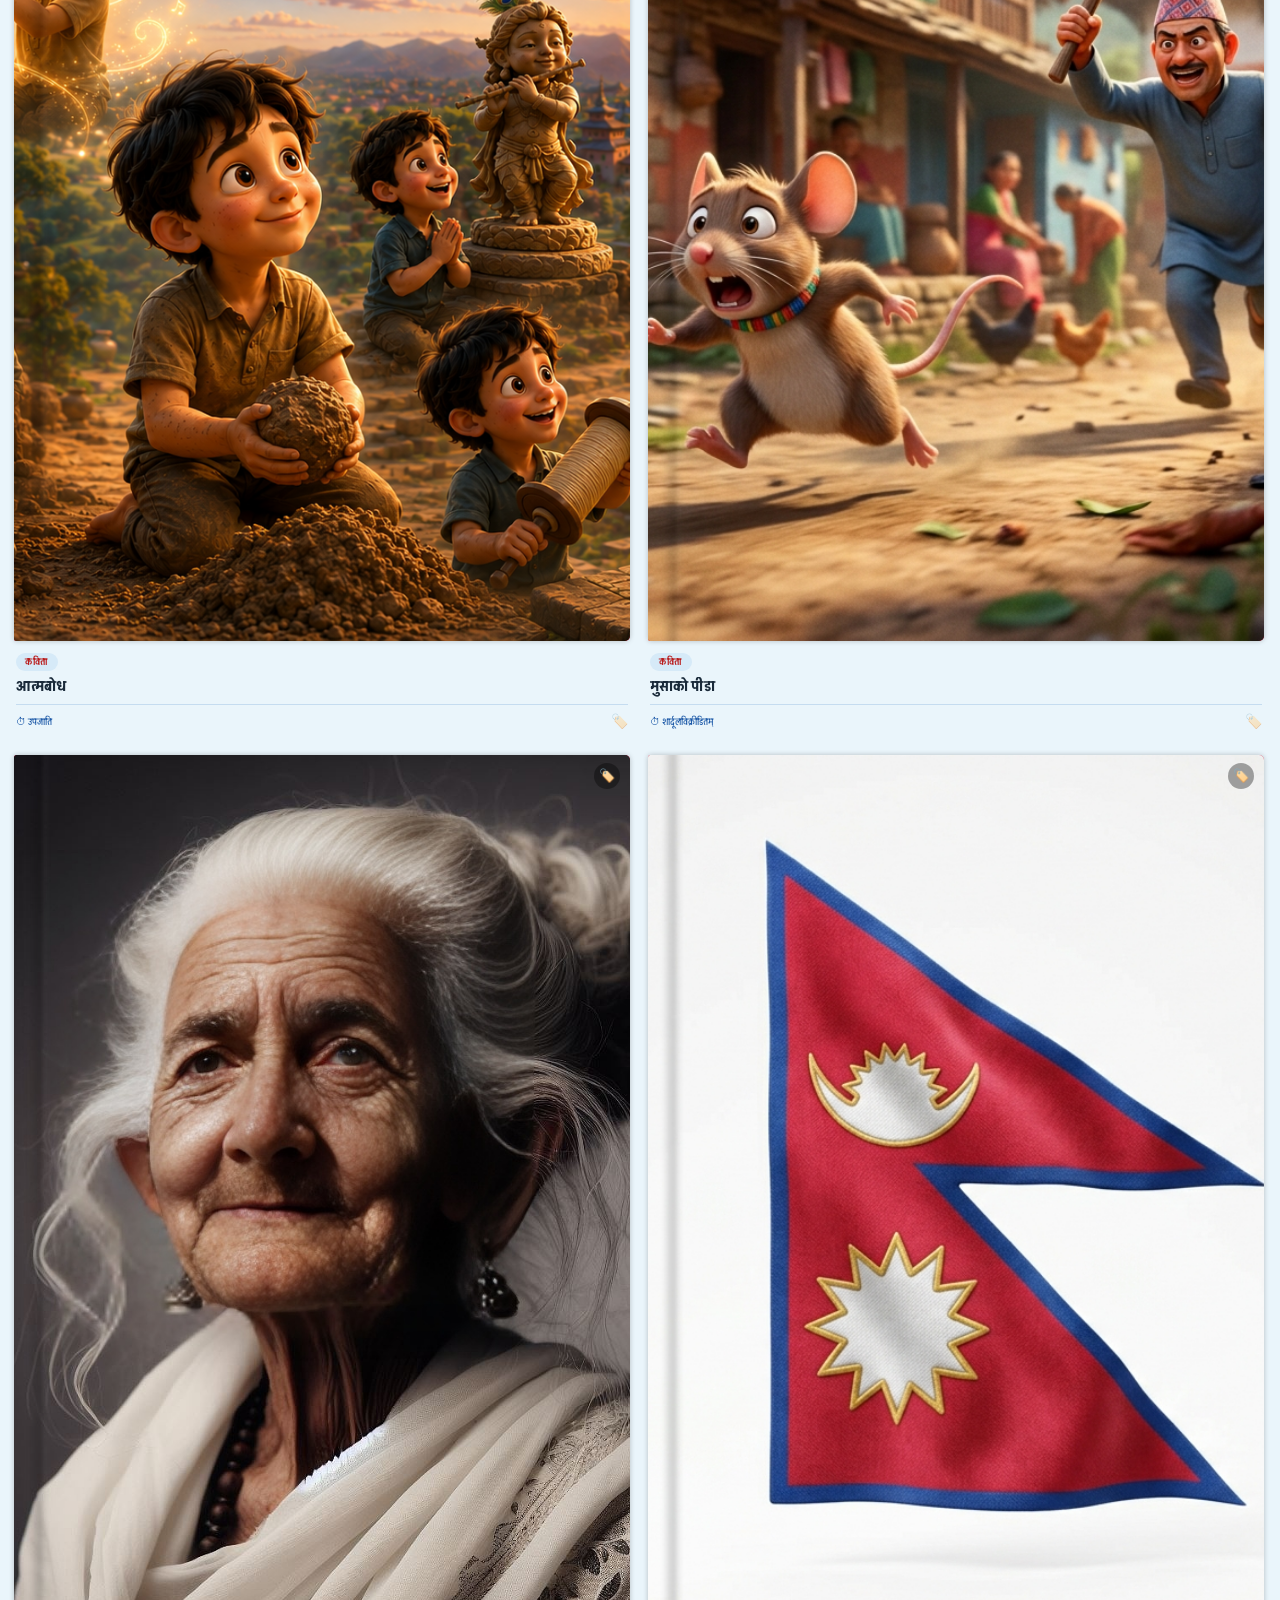
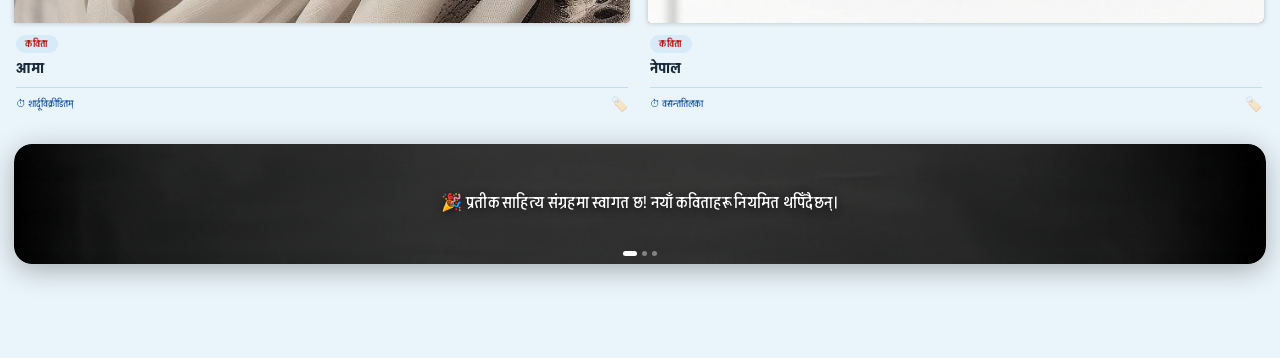
==== commit 8d54def8: "Update site from admin panel (ZIP) — 2026-10-06" ====
--- a/index.html
+++ b/index.html
@@ -80,7 +80,7 @@
   <a href="about.html">👤 <span data-en="About" data-ne="बारेमा">बारेमा</span></a>
   <a href="#" onclick="showRandomPoem()">🎲 <span data-en="Random Poem" data-ne="अनियमित कविता">अनियमित कविता</span></a>
   <a href="#" onclick="showBookmarks()">🔖 <span data-en="Bookmarks" data-ne="सेभ गरिएका">सेभ गरिएका</span></a>
-  <a href="#" onclick="openAdmin(); return false;">🔐 <span data-en="Admin Panel" data-ne="एडमिन प्यानल">एडमिन प्यानल</span></a>
+  <a href="#" id="adminMenuItem" style="display:none" onclick="openAdmin(); return false;">🔐 <span data-en="Admin Panel" data-ne="एडमिन प्यानल">एडमिन प्यानल</span></a>
   <a href="#" onclick="window.print()">🖨️ <span data-en="Print" data-ne="प्रिन्ट">प्रिन्ट</span></a>
   <a href="https://github.com/pratik/kavita-sangrah" target="_blank">💻 <span data-en="GitHub" data-ne="GitHub">GitHub</span></a>
   <div class="menu-divider"></div>
@@ -267,7 +267,7 @@
 <script src="news/1.js"></script>
 <script src="news/2.js"></script>
 <script src="news/3.js"></script>
-<script src="js/theme.js"></script> <script src="js/bookmark.js"></script> <script src="js/share.js"></script> <script src="js/app.js"></script> <script src="js/search.js"></script> <script src="js/admin.js"></script> <script src="js/admin-zip.js"></script> <script>
+<script src="js/theme.js"></script> <script src="js/bookmark.js"></script> <script src="js/share.js"></script> <script src="js/app.js"></script> <script src="js/search.js"></script> <script src="js/admin.js"></script> <script src="js/admin-zip.js"></script> <script src="js/admin-extra.js"></script> <script>
 
 // सबै load भएपछ ि मात्र run गर्ने window.addEventListener('load', () => { setTimeout(startClock, 200);
 
--- a/css/style.css
+++ b/css/style.css
@@ -1243,3 +1243,15 @@
 .rc-hint { margin-top: 6px; font-size: 13px; color: var(--text2); }
 
 #randomModal { z-index: 450; } /* कविता modal (500) माथि खुलोस् */
+
+/* कार्ड स्ट्याक: पर्दाको बीचमा (ठाडो र तेर्सो) */
+#randomModal .modal-content { min-height: 100vh; min-height: 100dvh; display: flex; flex-direction: column; }
+#randomModal .rc-wrap {
+  flex: 1;
+  display: flex;
+  flex-direction: column;
+  align-items: center;
+  justify-content: center;
+  padding-bottom: 70px;
+}
+#randomModal .rc-stage { margin: 28px auto 22px; left: 7%; } /* बायाँतिर फैलिएको थुप्रोलाई बीचमा ल्याउन */
--- a/css/admin.css
+++ b/css/admin.css
@@ -100,3 +100,37 @@
 .zip-list { margin-top: 12px; border: 1px solid var(--border); border-radius: 14px; background: var(--card-bg); overflow: hidden; }
 .zip-progress { height: 8px; background: var(--bg3); border-radius: 6px; overflow: hidden; margin-top: 10px; }
 .zip-progress > div { height: 100%; width: 0; background: var(--accent2); transition: width .2s; }
+
+/* ===== नयाँ सुविधाहरू: toolbar, फिल्टर, क्रम, ट्याग chip, क्रप, पूर्वावलोकन ===== */
+.admin-actions { flex-wrap: wrap; }
+.admin-toolbar .admin-btn { flex: 1 1 auto; }
+.admin-filter { margin-top: 12px; }
+.admin-filter .admin-input { margin-bottom: 8px; }
+.admin-orderbar { position: sticky; top: 70px; z-index: 5; background: var(--modal-bg); padding: 8px 0; }
+.admin-inline { display: flex; gap: 8px; align-items: center; }
+.admin-inline .admin-input { flex: 1; min-width: 0; }
+.admin-chips { display: flex; flex-wrap: wrap; gap: 6px; margin: 6px 0 4px; }
+.admin-chip {
+  border: 1px solid var(--border); background: var(--tag-bg); color: var(--text2);
+  border-radius: 12px; padding: 4px 10px; font-size: 12px; cursor: pointer; font-family: inherit;
+}
+.admin-chip.on { background: var(--accent2, #1e5aa8); color: #fff; border-color: transparent; }
+.admin-news-row { display: flex; gap: 8px; align-items: flex-start; margin-bottom: 10px; }
+.admin-news-row .admin-textarea { flex: 1; min-height: 56px; margin: 0; }
+.admin-news-btns { display: flex; flex-direction: column; gap: 4px; }
+.admin-btn[disabled] { opacity: 0.4; pointer-events: none; }
+
+.ax-overlay {
+  position: fixed; inset: 0; z-index: 800; background: rgba(0,0,0,0.6);
+  display: flex; align-items: center; justify-content: center; padding: 16px; overflow-y: auto;
+}
+.ax-box { background: var(--modal-bg); color: var(--text); border-radius: 16px; padding: 16px; text-align: center; max-width: 340px; width: 100%; }
+.ax-title { font-weight: 700; margin-bottom: 10px; }
+.ax-crop-view {
+  position: relative; width: 240px; height: 320px; margin: 0 auto 10px; overflow: hidden;
+  background: #000; border-radius: 10px; touch-action: none; cursor: grab;
+}
+.ax-crop-view img { position: absolute; left: 0; top: 0; transform-origin: 0 0; max-width: none; user-select: none; pointer-events: none; }
+.ax-range { width: 240px; }
+.ax-preview { background: var(--modal-bg); display: block; padding: 0; }
+.ax-preview-bar { position: sticky; top: 0; z-index: 2; display: flex; gap: 8px; padding: 10px 16px; background: var(--modal-bg); border-bottom: 1px solid var(--border); }
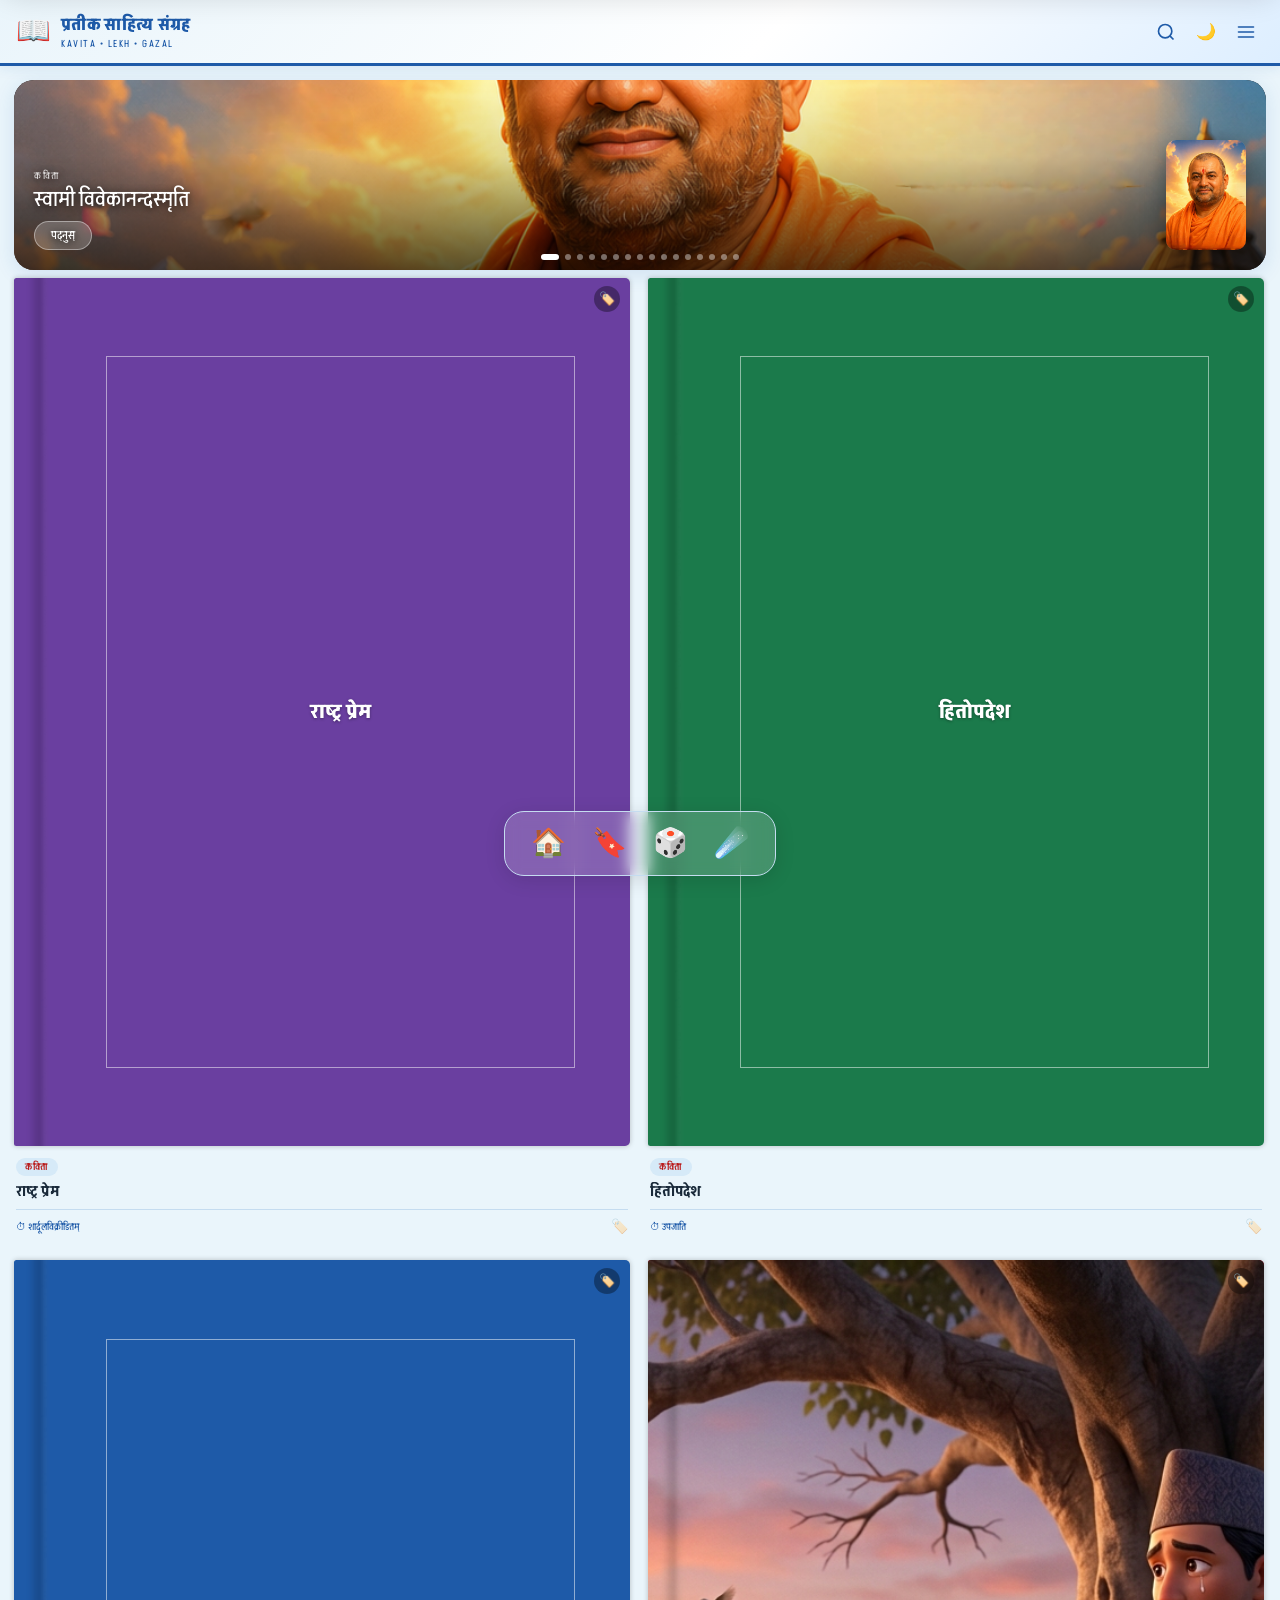
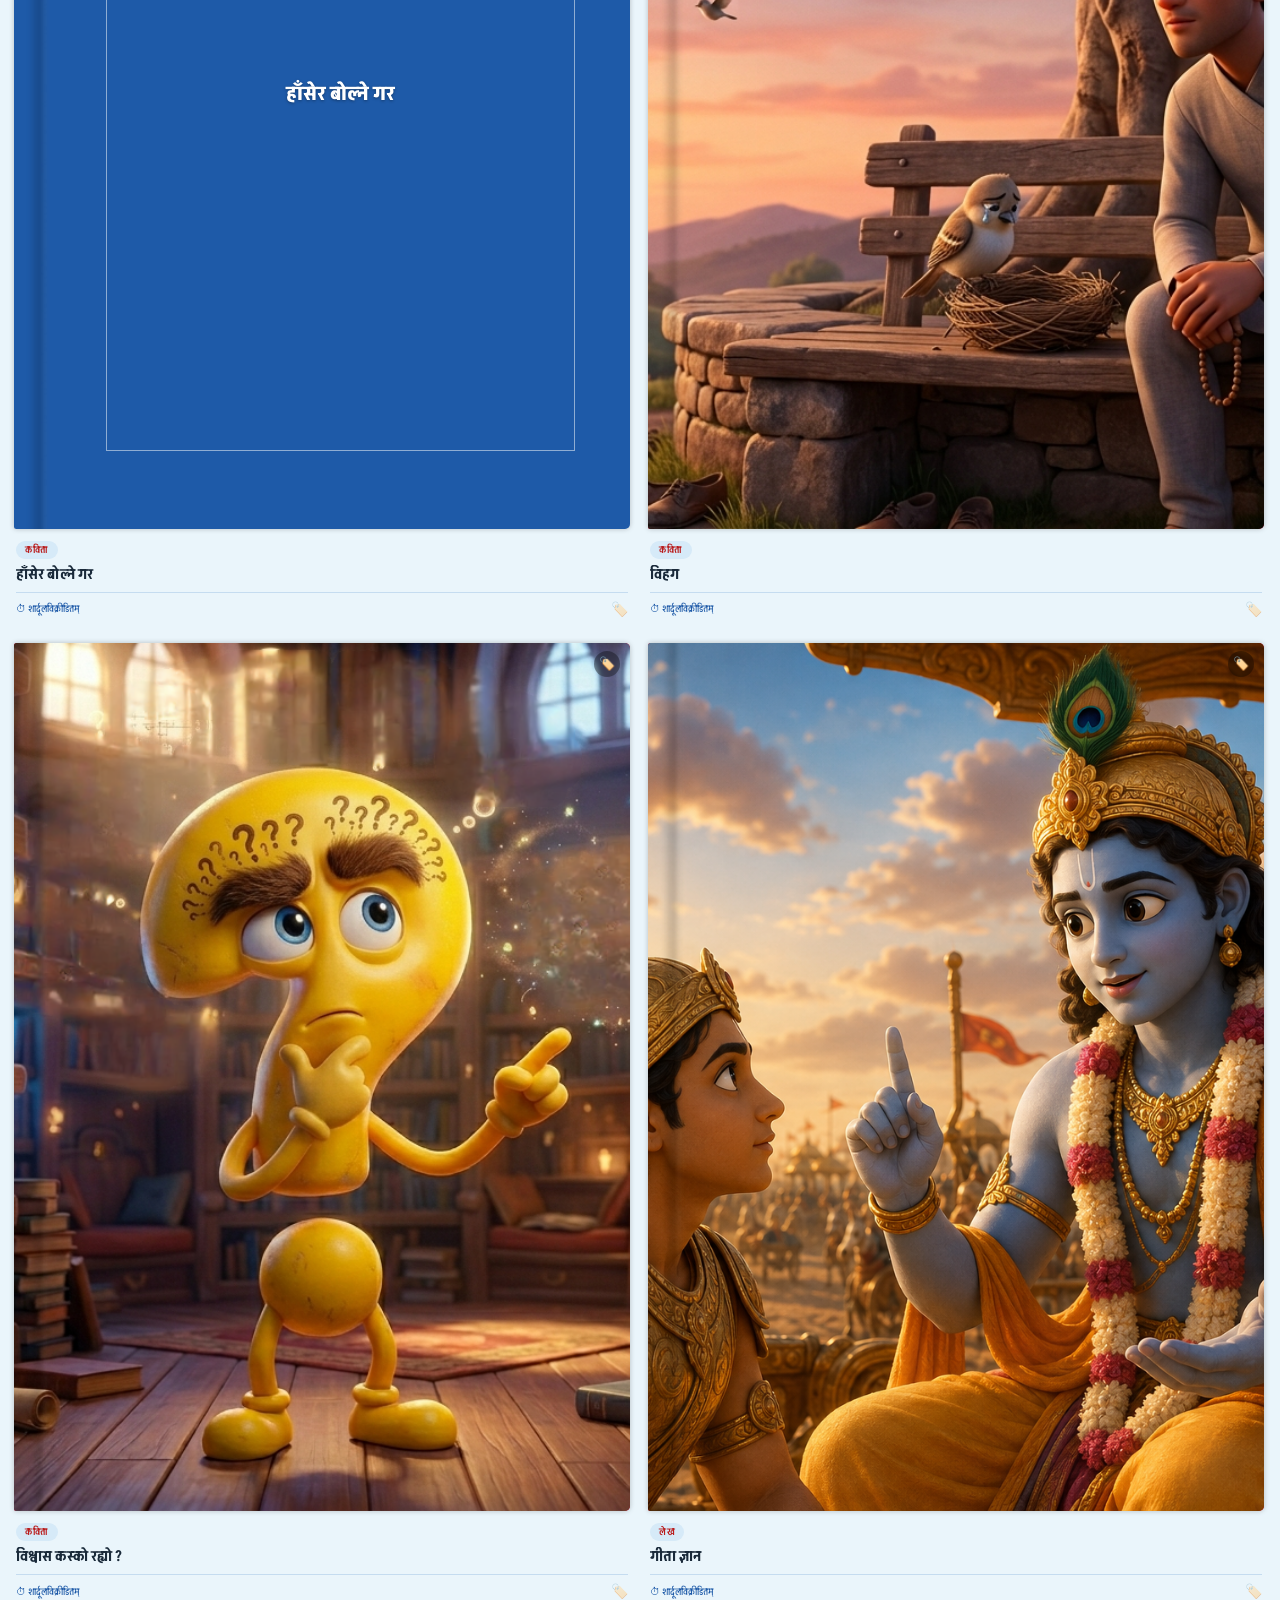
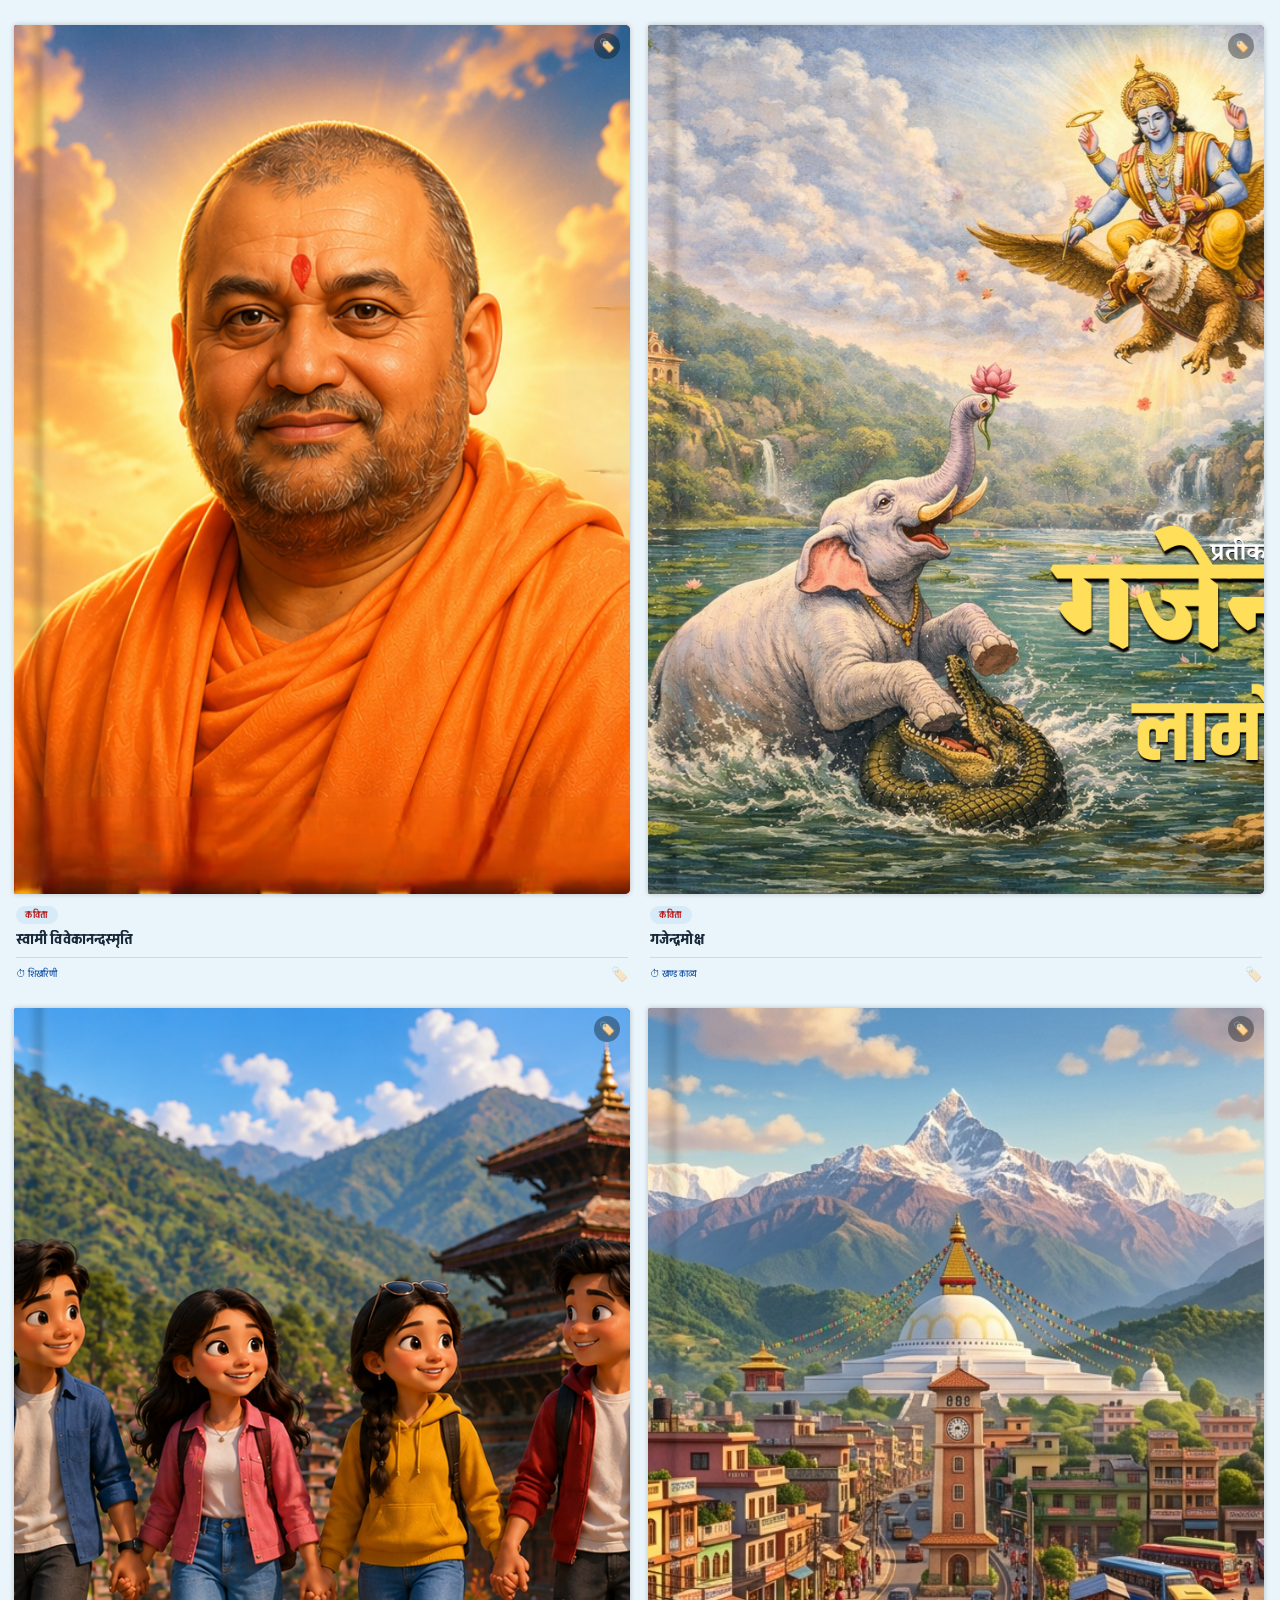
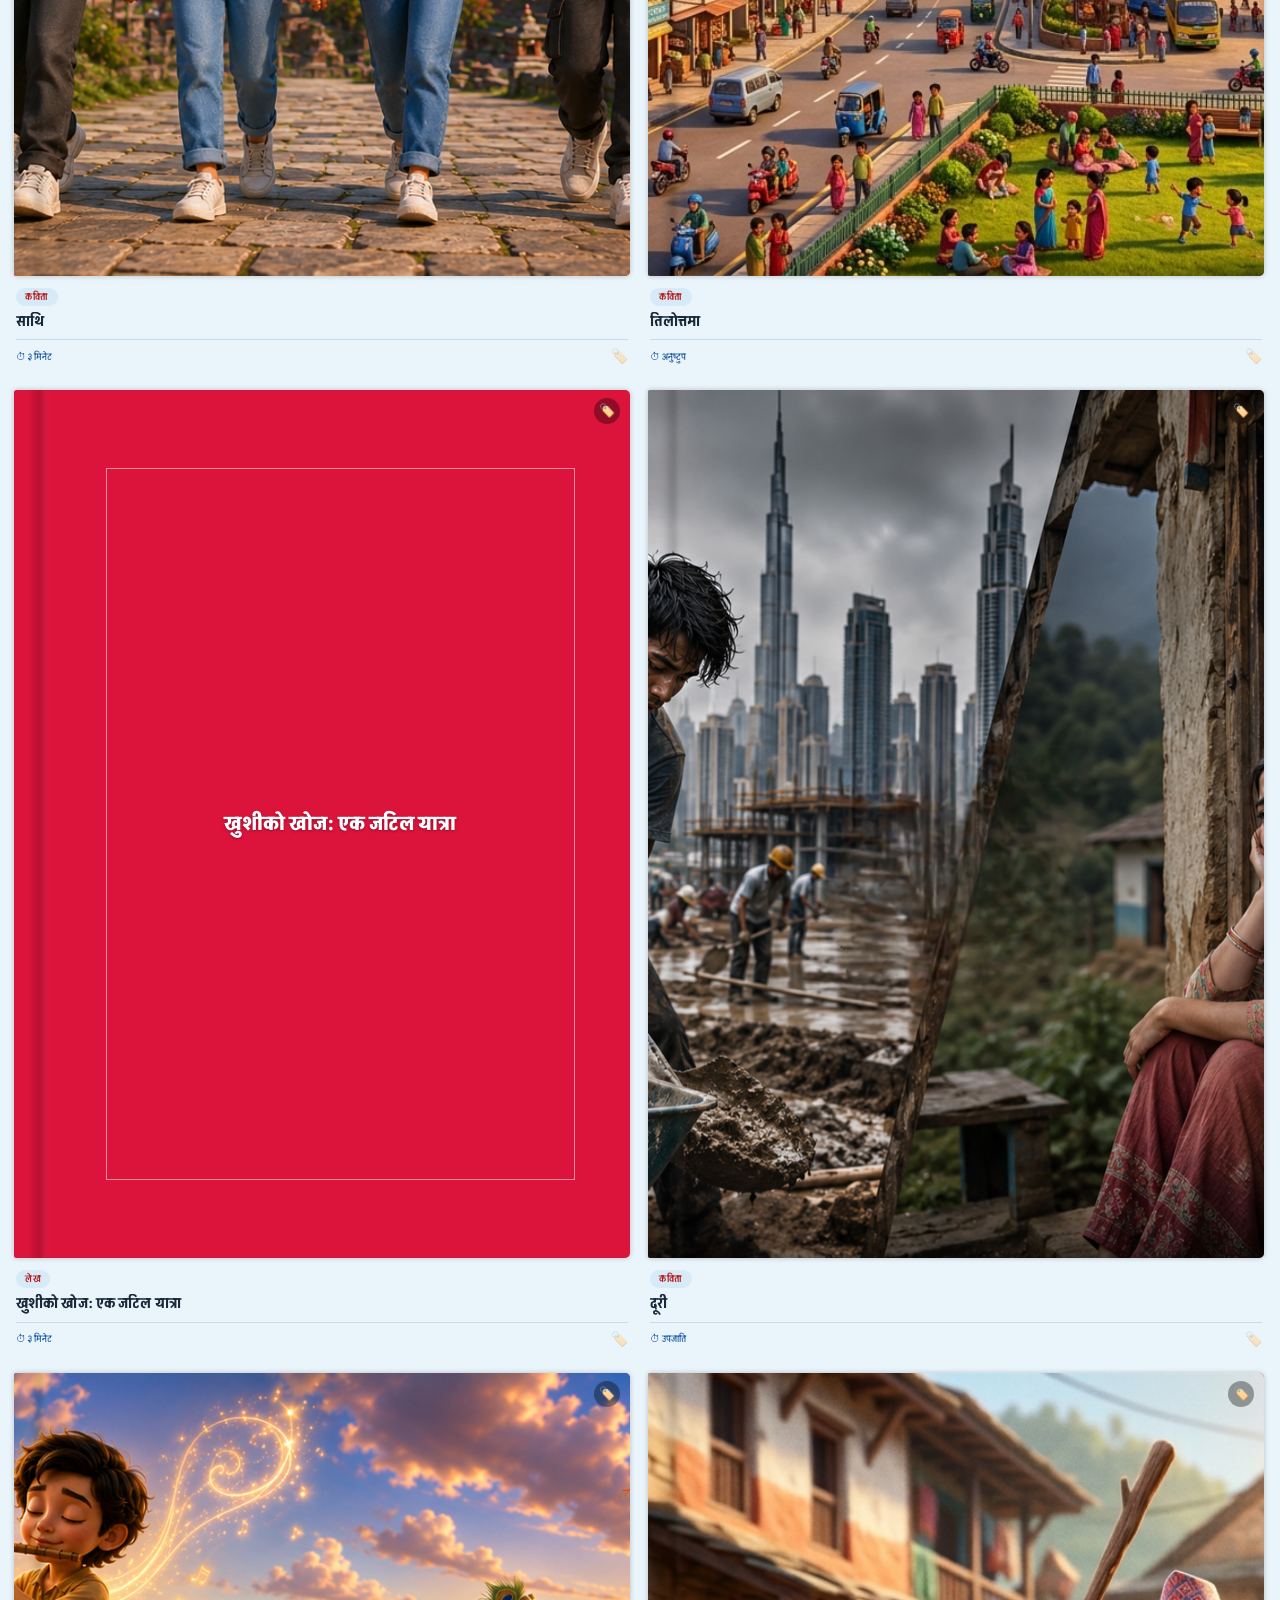
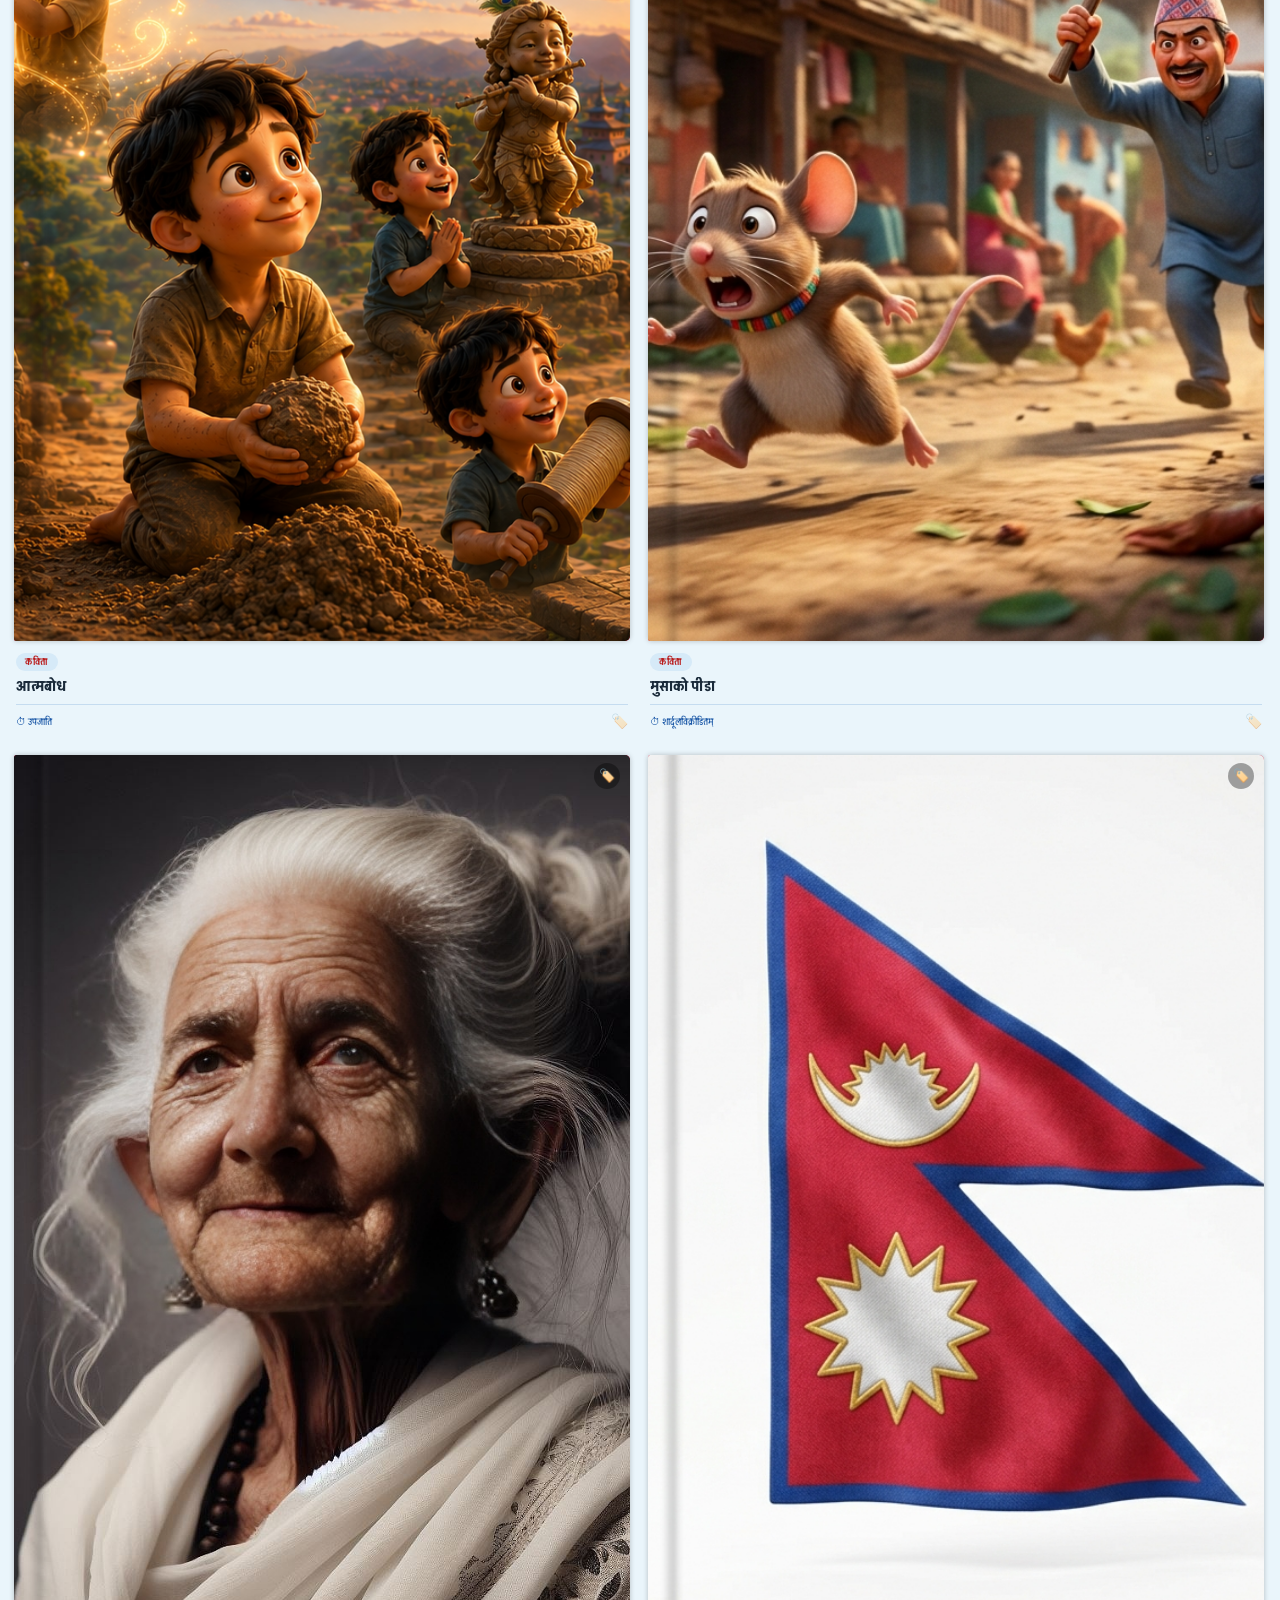
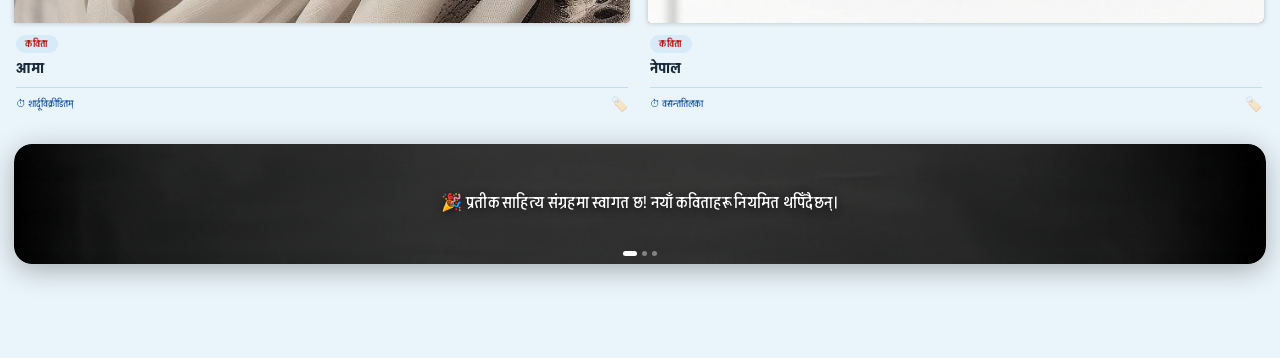
==== commit 3e59d42b: "Update site from admin panel (ZIP) — 2026-10-06" ====
--- a/index.html
+++ b/index.html
@@ -80,7 +80,7 @@
   <a href="about.html">👤 <span data-en="About" data-ne="बारेमा">बारेमा</span></a>
   <a href="#" onclick="showRandomPoem()">🎲 <span data-en="Random Poem" data-ne="अनियमित कविता">अनियमित कविता</span></a>
   <a href="#" onclick="showBookmarks()">🔖 <span data-en="Bookmarks" data-ne="सेभ गरिएका">सेभ गरिएका</span></a>
-  <a href="#" id="adminMenuItem" style="display:none" onclick="openAdmin(); return false;">🔐 <span data-en="Admin Panel" data-ne="एडमिन प्यानल">एडमिन प्यानल</span></a>
+  <a href="#" onclick="openAdmin(); return false;">🔐 <span data-en="Admin Panel" data-ne="एडमिन प्यानल">एडमिन प्यानल</span></a>
   <a href="#" onclick="window.print()">🖨️ <span data-en="Print" data-ne="प्रिन्ट">प्रिन्ट</span></a>
   <a href="https://github.com/pratik/kavita-sangrah" target="_blank">💻 <span data-en="GitHub" data-ne="GitHub">GitHub</span></a>
   <div class="menu-divider"></div>
@@ -267,7 +267,7 @@
 <script src="news/1.js"></script>
 <script src="news/2.js"></script>
 <script src="news/3.js"></script>
-<script src="js/theme.js"></script> <script src="js/bookmark.js"></script> <script src="js/share.js"></script> <script src="js/app.js"></script> <script src="js/search.js"></script> <script src="js/admin.js"></script> <script src="js/admin-zip.js"></script> <script src="js/admin-extra.js"></script> <script>
+<script src="js/theme.js"></script> <script src="js/bookmark.js"></script> <script src="js/share.js"></script> <script src="js/app.js"></script> <script src="js/search.js"></script> <script src="js/admin.js"></script> <script src="js/admin-zip.js"></script> <script>
 
 // सबै load भएपछ ि मात्र run गर्ने window.addEventListener('load', () => { setTimeout(startClock, 200);
 
--- a/css/admin.css
+++ b/css/admin.css
@@ -100,37 +100,3 @@
 .zip-list { margin-top: 12px; border: 1px solid var(--border); border-radius: 14px; background: var(--card-bg); overflow: hidden; }
 .zip-progress { height: 8px; background: var(--bg3); border-radius: 6px; overflow: hidden; margin-top: 10px; }
 .zip-progress > div { height: 100%; width: 0; background: var(--accent2); transition: width .2s; }
-
-/* ===== नयाँ सुविधाहरू: toolbar, फिल्टर, क्रम, ट्याग chip, क्रप, पूर्वावलोकन ===== */
-.admin-actions { flex-wrap: wrap; }
-.admin-toolbar .admin-btn { flex: 1 1 auto; }
-.admin-filter { margin-top: 12px; }
-.admin-filter .admin-input { margin-bottom: 8px; }
-.admin-orderbar { position: sticky; top: 70px; z-index: 5; background: var(--modal-bg); padding: 8px 0; }
-.admin-inline { display: flex; gap: 8px; align-items: center; }
-.admin-inline .admin-input { flex: 1; min-width: 0; }
-.admin-chips { display: flex; flex-wrap: wrap; gap: 6px; margin: 6px 0 4px; }
-.admin-chip {
-  border: 1px solid var(--border); background: var(--tag-bg); color: var(--text2);
-  border-radius: 12px; padding: 4px 10px; font-size: 12px; cursor: pointer; font-family: inherit;
-}
-.admin-chip.on { background: var(--accent2, #1e5aa8); color: #fff; border-color: transparent; }
-.admin-news-row { display: flex; gap: 8px; align-items: flex-start; margin-bottom: 10px; }
-.admin-news-row .admin-textarea { flex: 1; min-height: 56px; margin: 0; }
-.admin-news-btns { display: flex; flex-direction: column; gap: 4px; }
-.admin-btn[disabled] { opacity: 0.4; pointer-events: none; }
-
-.ax-overlay {
-  position: fixed; inset: 0; z-index: 800; background: rgba(0,0,0,0.6);
-  display: flex; align-items: center; justify-content: center; padding: 16px; overflow-y: auto;
-}
-.ax-box { background: var(--modal-bg); color: var(--text); border-radius: 16px; padding: 16px; text-align: center; max-width: 340px; width: 100%; }
-.ax-title { font-weight: 700; margin-bottom: 10px; }
-.ax-crop-view {
-  position: relative; width: 240px; height: 320px; margin: 0 auto 10px; overflow: hidden;
-  background: #000; border-radius: 10px; touch-action: none; cursor: grab;
-}
-.ax-crop-view img { position: absolute; left: 0; top: 0; transform-origin: 0 0; max-width: none; user-select: none; pointer-events: none; }
-.ax-range { width: 240px; }
-.ax-preview { background: var(--modal-bg); display: block; padding: 0; }
-.ax-preview-bar { position: sticky; top: 0; z-index: 2; display: flex; gap: 8px; padding: 10px 16px; background: var(--modal-bg); border-bottom: 1px solid var(--border); }
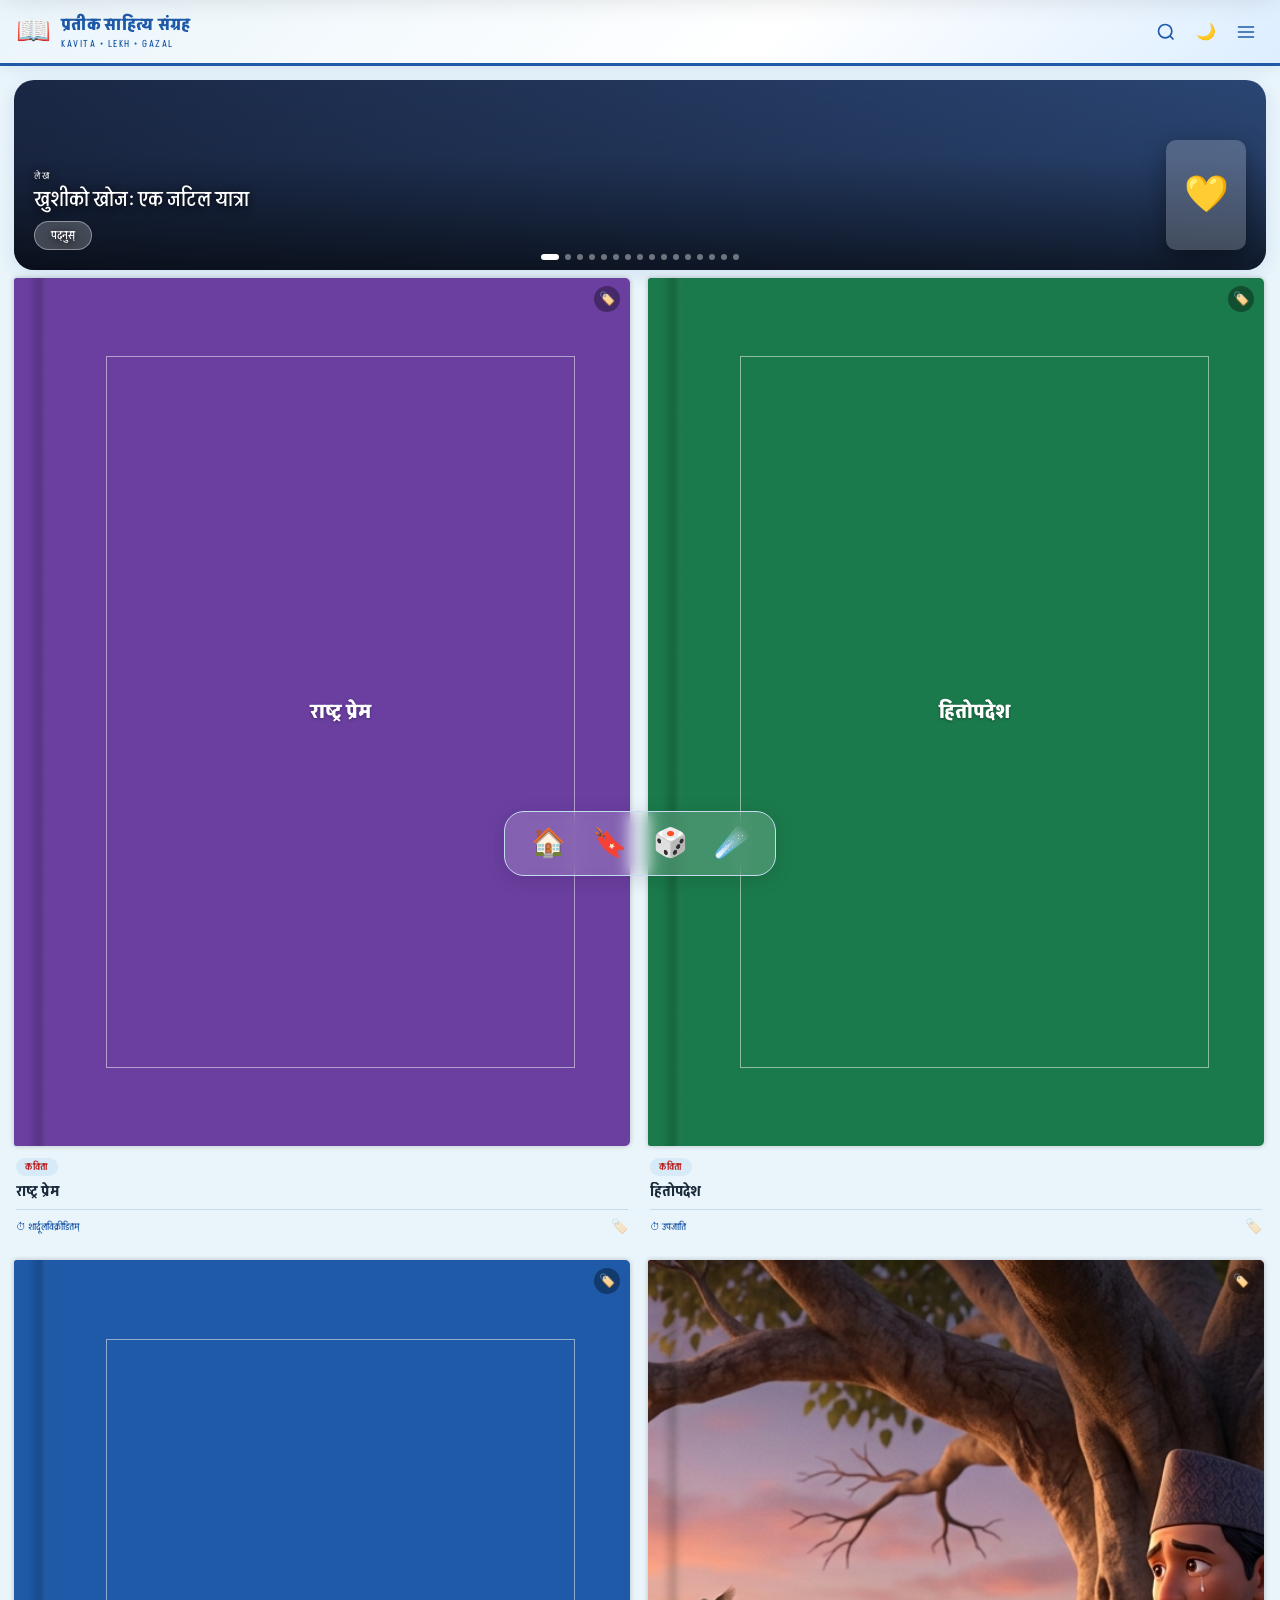
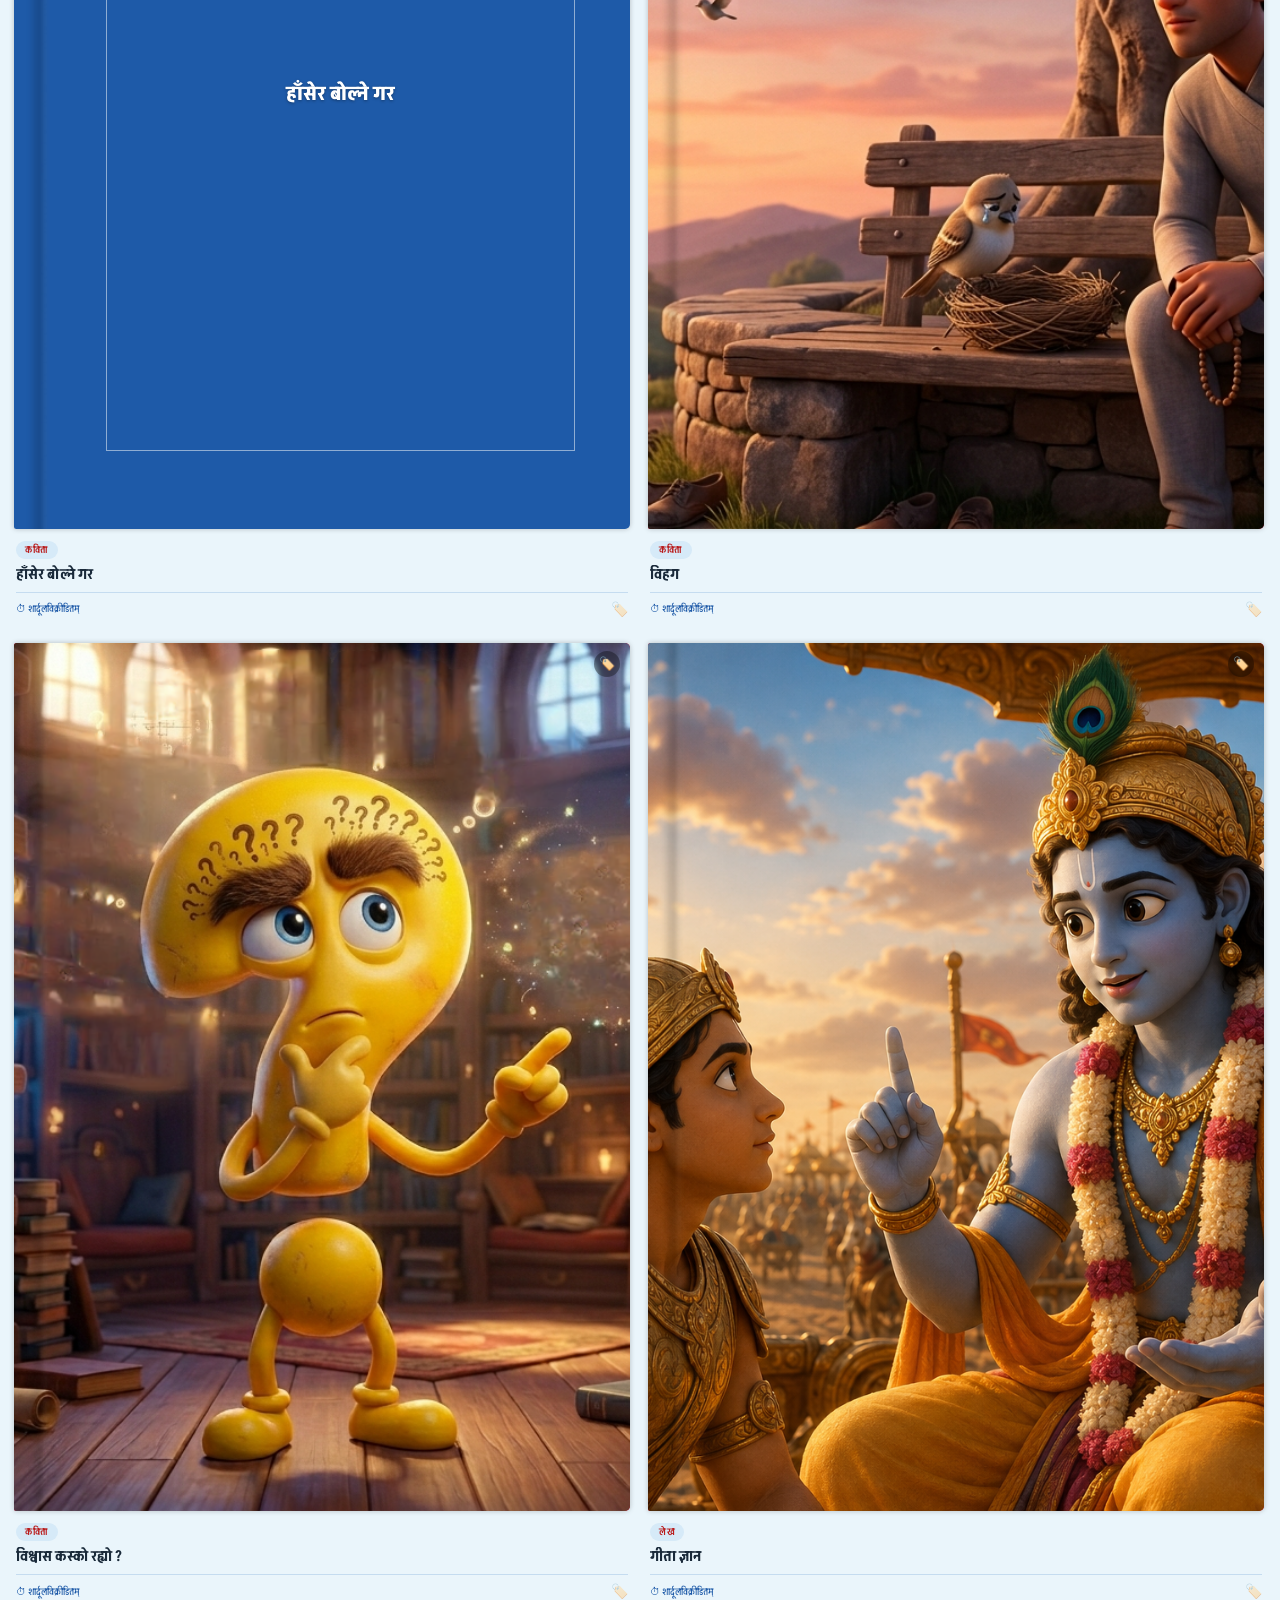
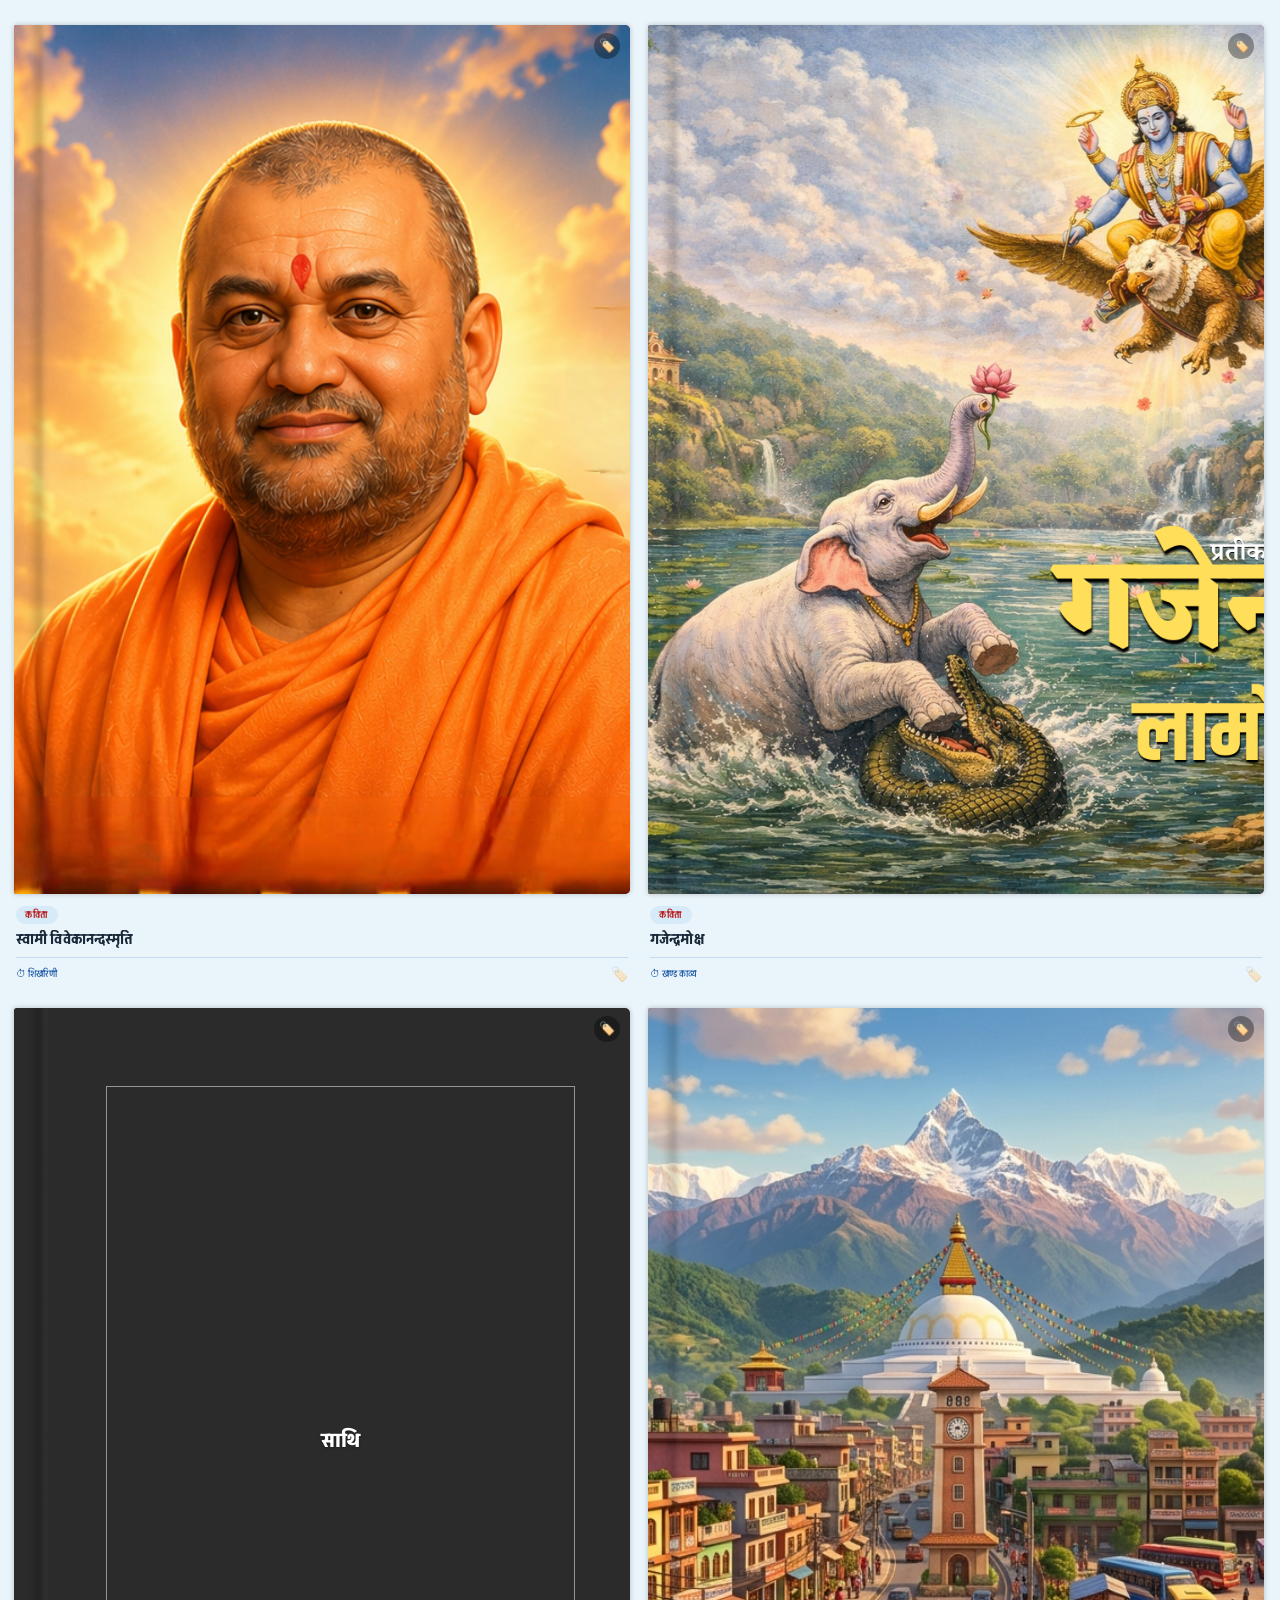
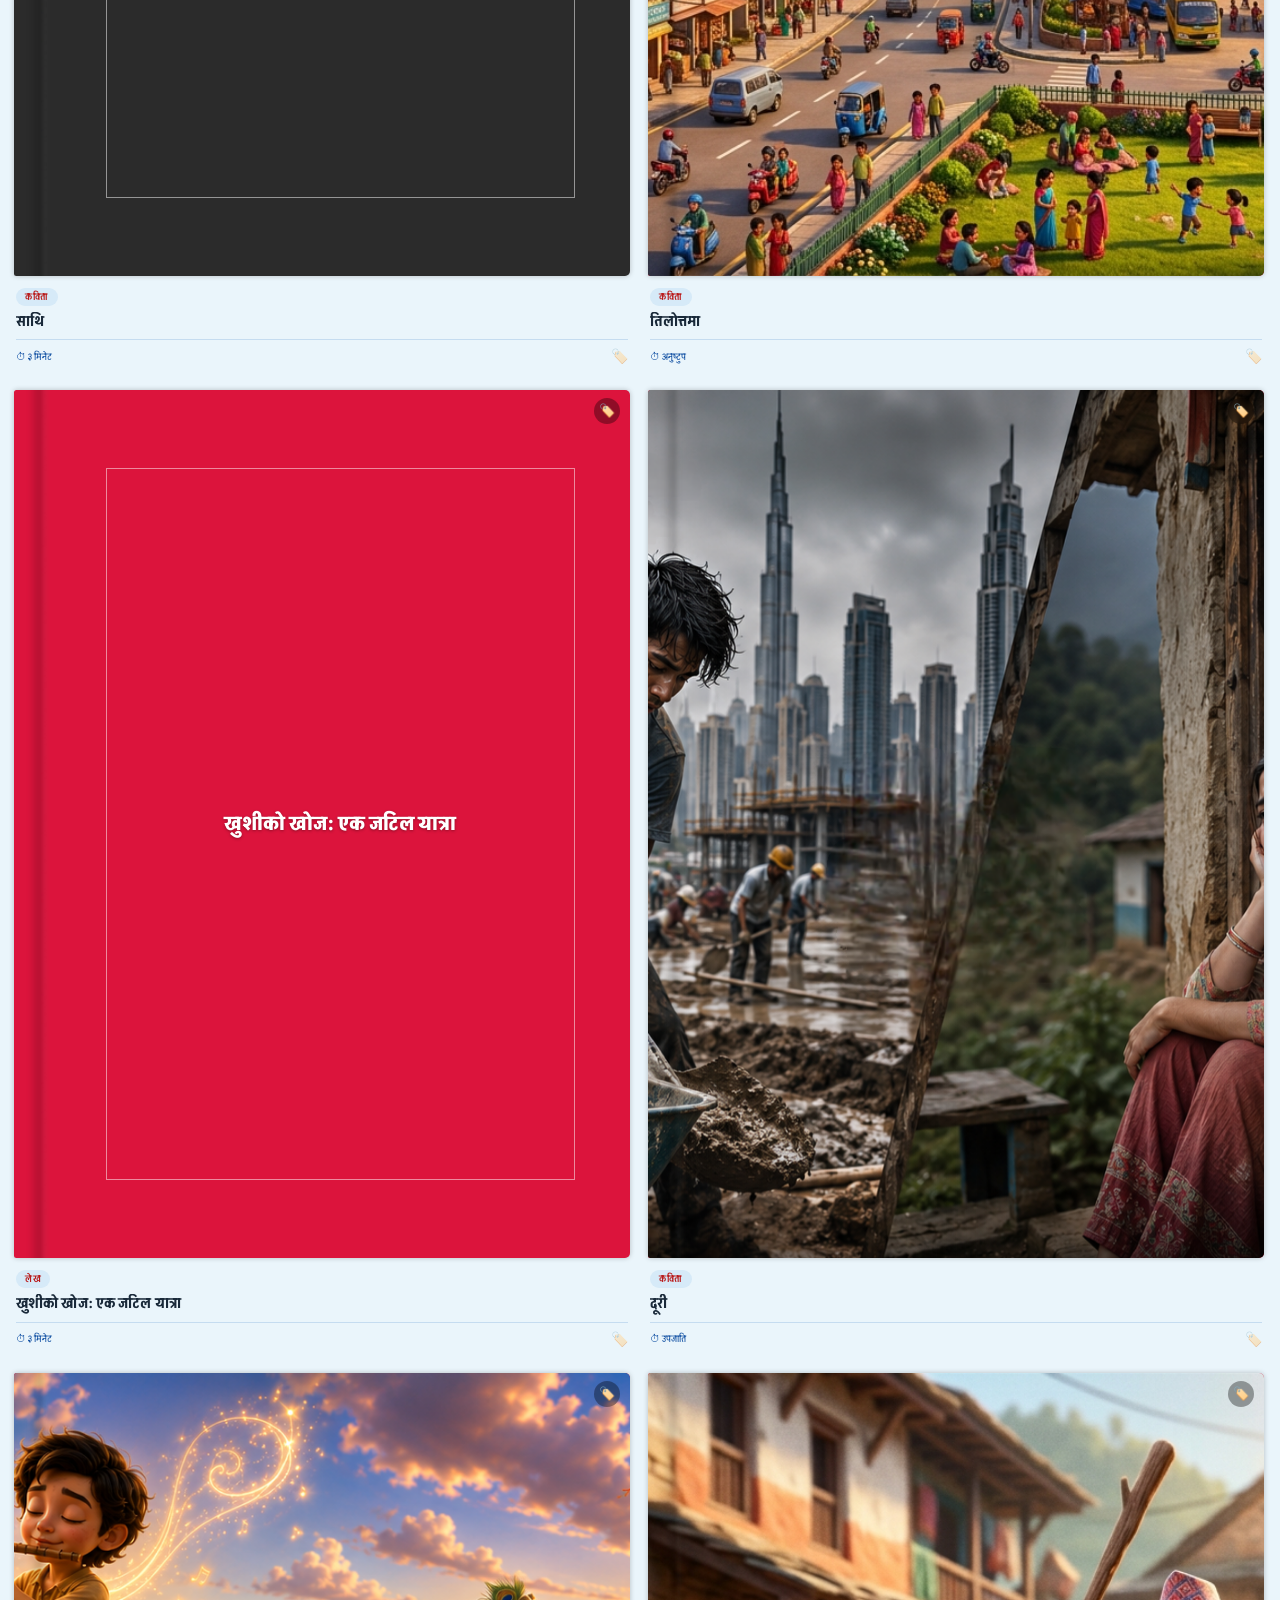
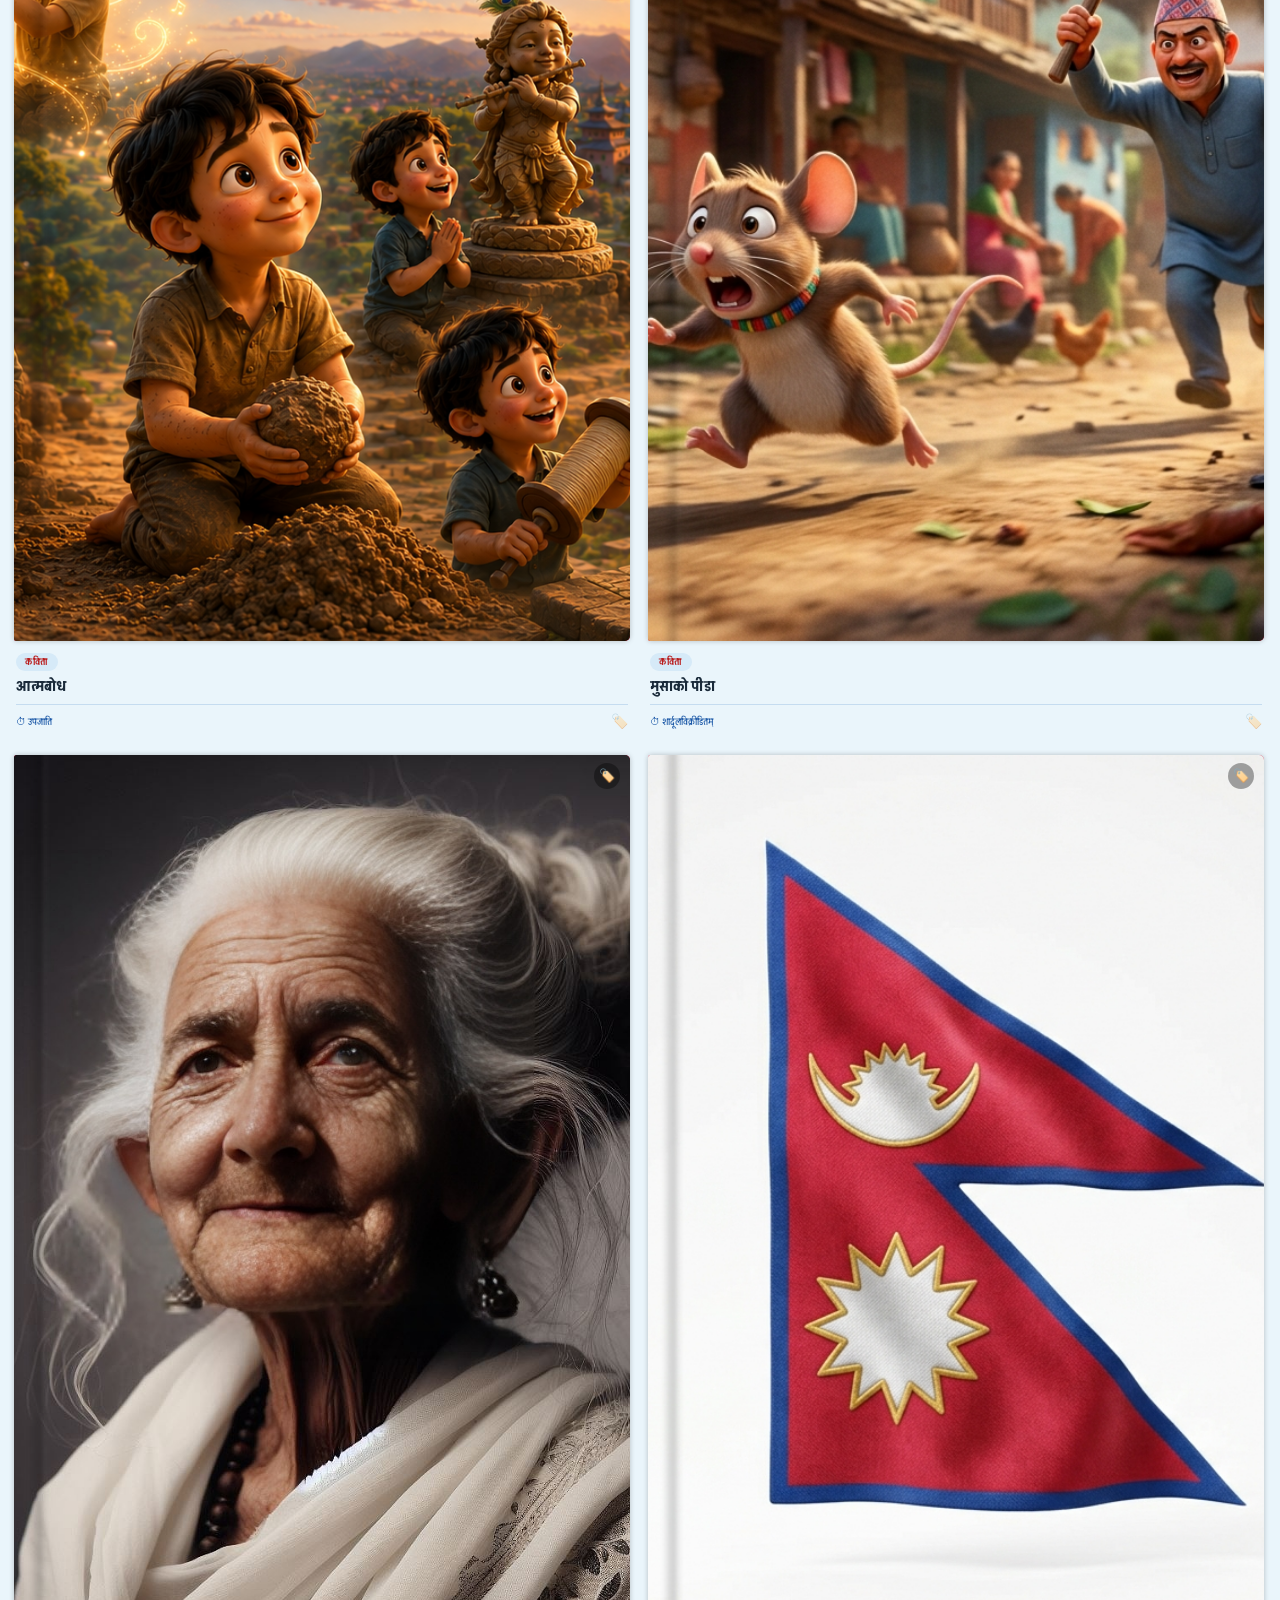
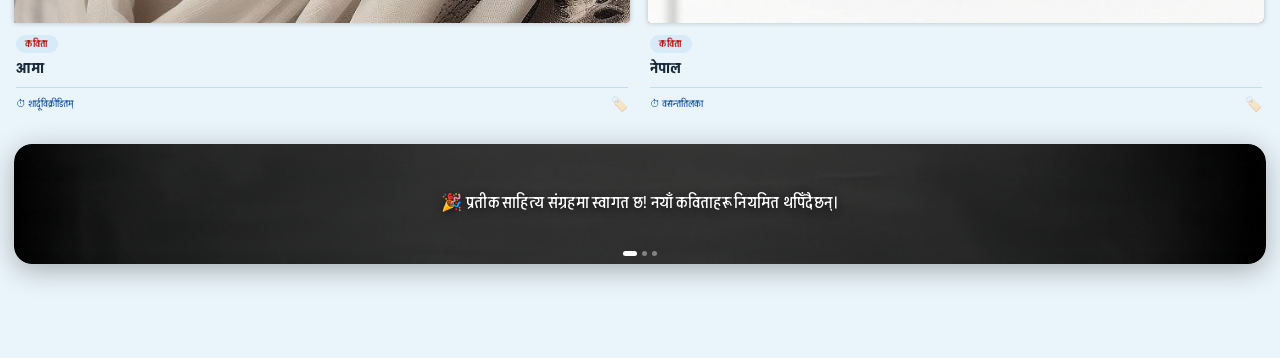
==== commit 8bfce132: "Update site from admin panel (ZIP) — 2026-10-09" ====
--- a/index.html
+++ b/index.html
@@ -19,21 +19,22 @@
   <meta name="apple-mobile-web-app-capable" content="yes" />
   <meta name="apple-mobile-web-app-status-bar-style" content="black-translucent" />
   <meta name="apple-mobile-web-app-title" content="प्रतीक साहित्य" />
-  <link rel="icon" type="image/png" href="icons/icon-192x192.png" />
+  <link rel="icon" type="image/png" sizes="192x192" href="/icons/icon-192x192.png" />
   <link rel="apple-touch-icon" href="icons/icon-192x192.png" />
   <meta property="og:site_name" content="प्रतीक साहित्य संग्रह" />
   <meta property="og:title" content="प्रतीक साहित्य संग्रह" />
   <meta property="og:description" content="📚 प्रतीक अधिकारीद्वारा रचित नेपाली साहित्यिक कृतिहरूको आधिकारिक संग्रह — कविता, निबन्ध र गजल। नेपाली भाषा साहित्यमा रुचि राख्नेहरूका लागि उपयोगी स्रोत। ✍️" />
   <meta property="og:type" content="website" />
-  <meta property="og:url" content="https://pratikadhikari98.com.np" />
-  <link rel="canonical" href="https://pratikadhikari98.com.np" />
+  <meta property="og:url" content="https://pratikadhikari98.com.np/" />
+  <link rel="canonical" href="https://pratikadhikari98.com.np/" />
   <script type="application/ld+json">
   {
     "@context": "https://schema.org",
     "@type": "WebSite",
     "name": "प्रतीक साहित्य संग्रह",
-    "alternateName": "Pratik Sahitya Sangrah",
-    "url": "https://pratikadhikari98.com.np",
+    "alternateName": ["प्रतीक साहित्य सङ्ग्रह", "Pratik Sahitya Sangrah", "Pratik Sahitya Sangraha"],
+    "url": "https://pratikadhikari98.com.np/",
+    "inLanguage": "ne",
     "description": "प्रतीक अधिकारीद्वारा रचित नेपाली साहित्यिक कृतिहरूको आधिकारिक संग्रह — कविता, निबन्ध र गजल।"
   }
   </script>
@@ -44,6 +45,8 @@
   <link href="https://fonts.googleapis.com/css2?family=Akshar:wght@400;500;600;700&family=Tiro+Devanagari+Hindi:ital@0;1&family=Noto+Sans+Devanagari:wght@400;600;700&family=Noto+Serif+Devanagari:wght@400;700&family=Playfair+Display:wght@700&family=DM+Sans:wght@400;500&display=swap" rel="stylesheet" />
 </head>
 <body>
+
+<h1 style="position:absolute;width:1px;height:1px;overflow:hidden;clip:rect(0,0,0,0);white-space:nowrap;">प्रतीक साहित्य संग्रह</h1>
 
 <!-- HEADER -->
 <header class="header" id="header">
